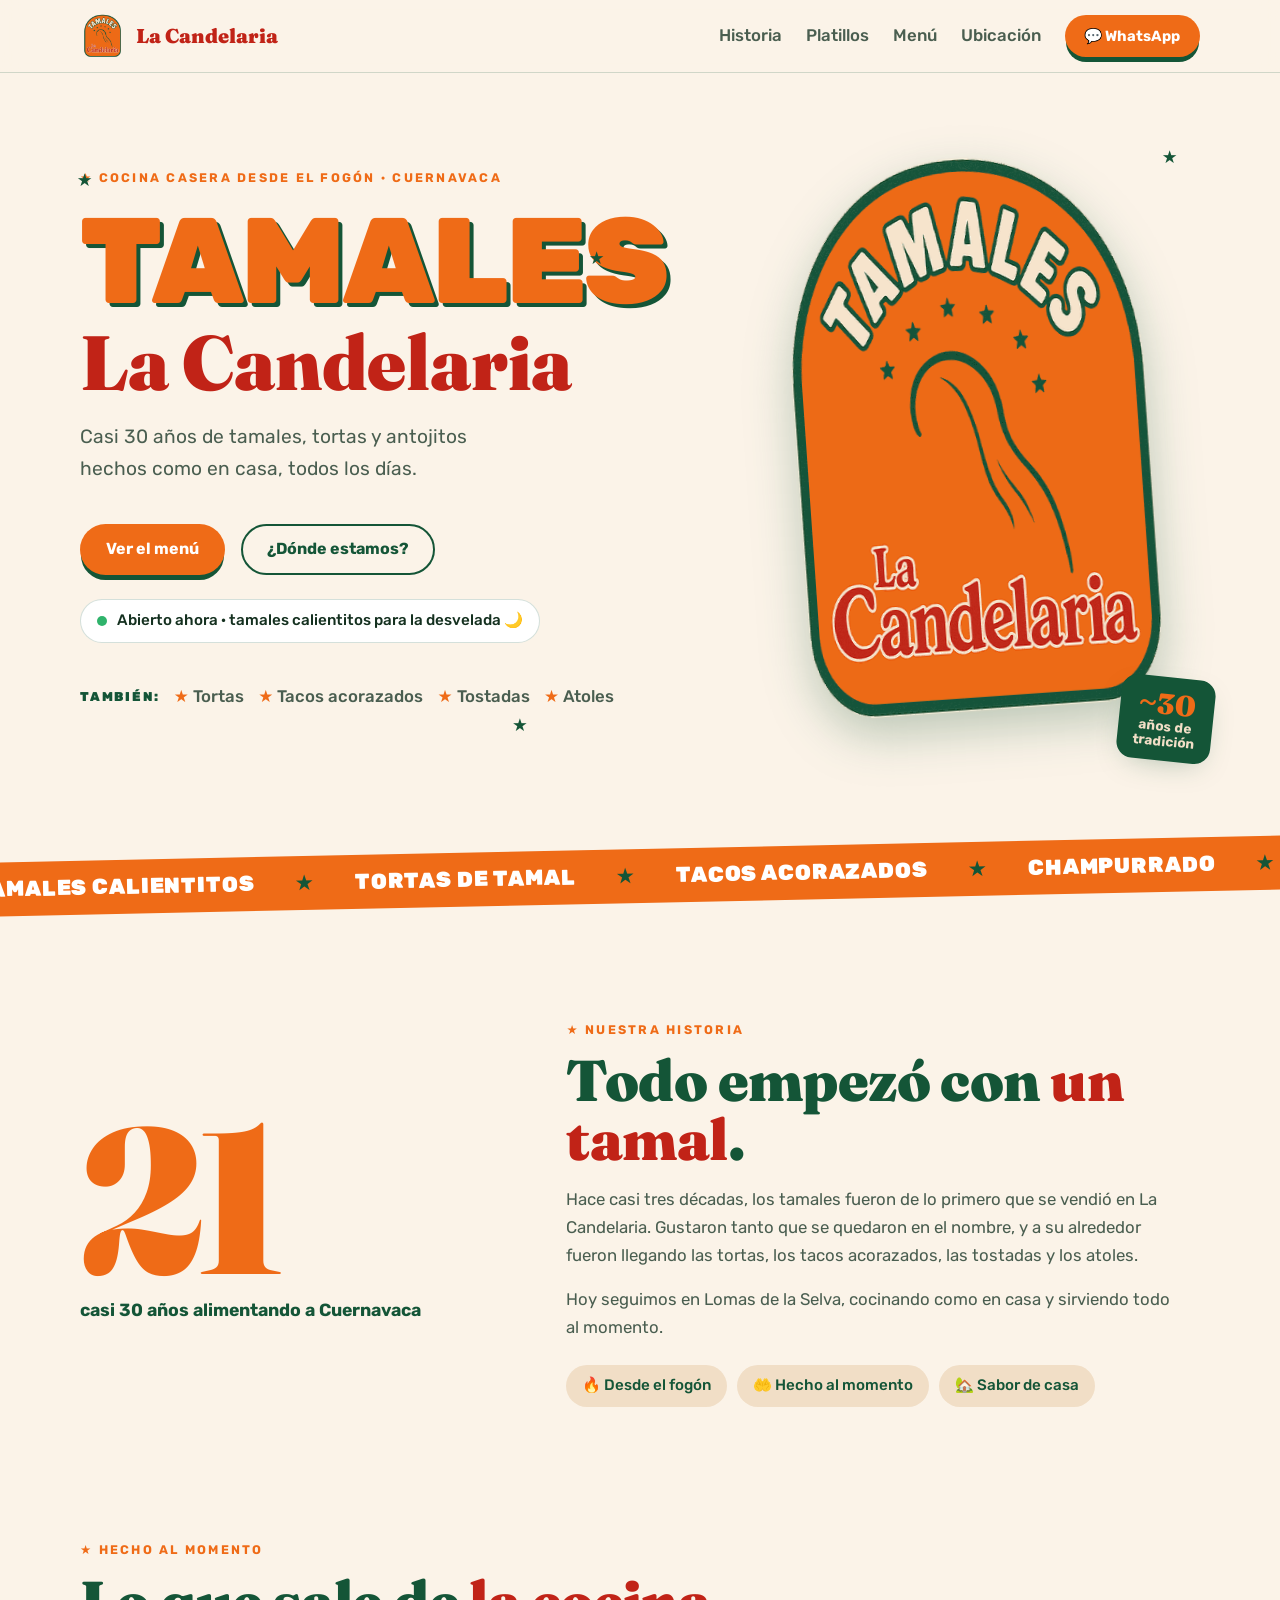
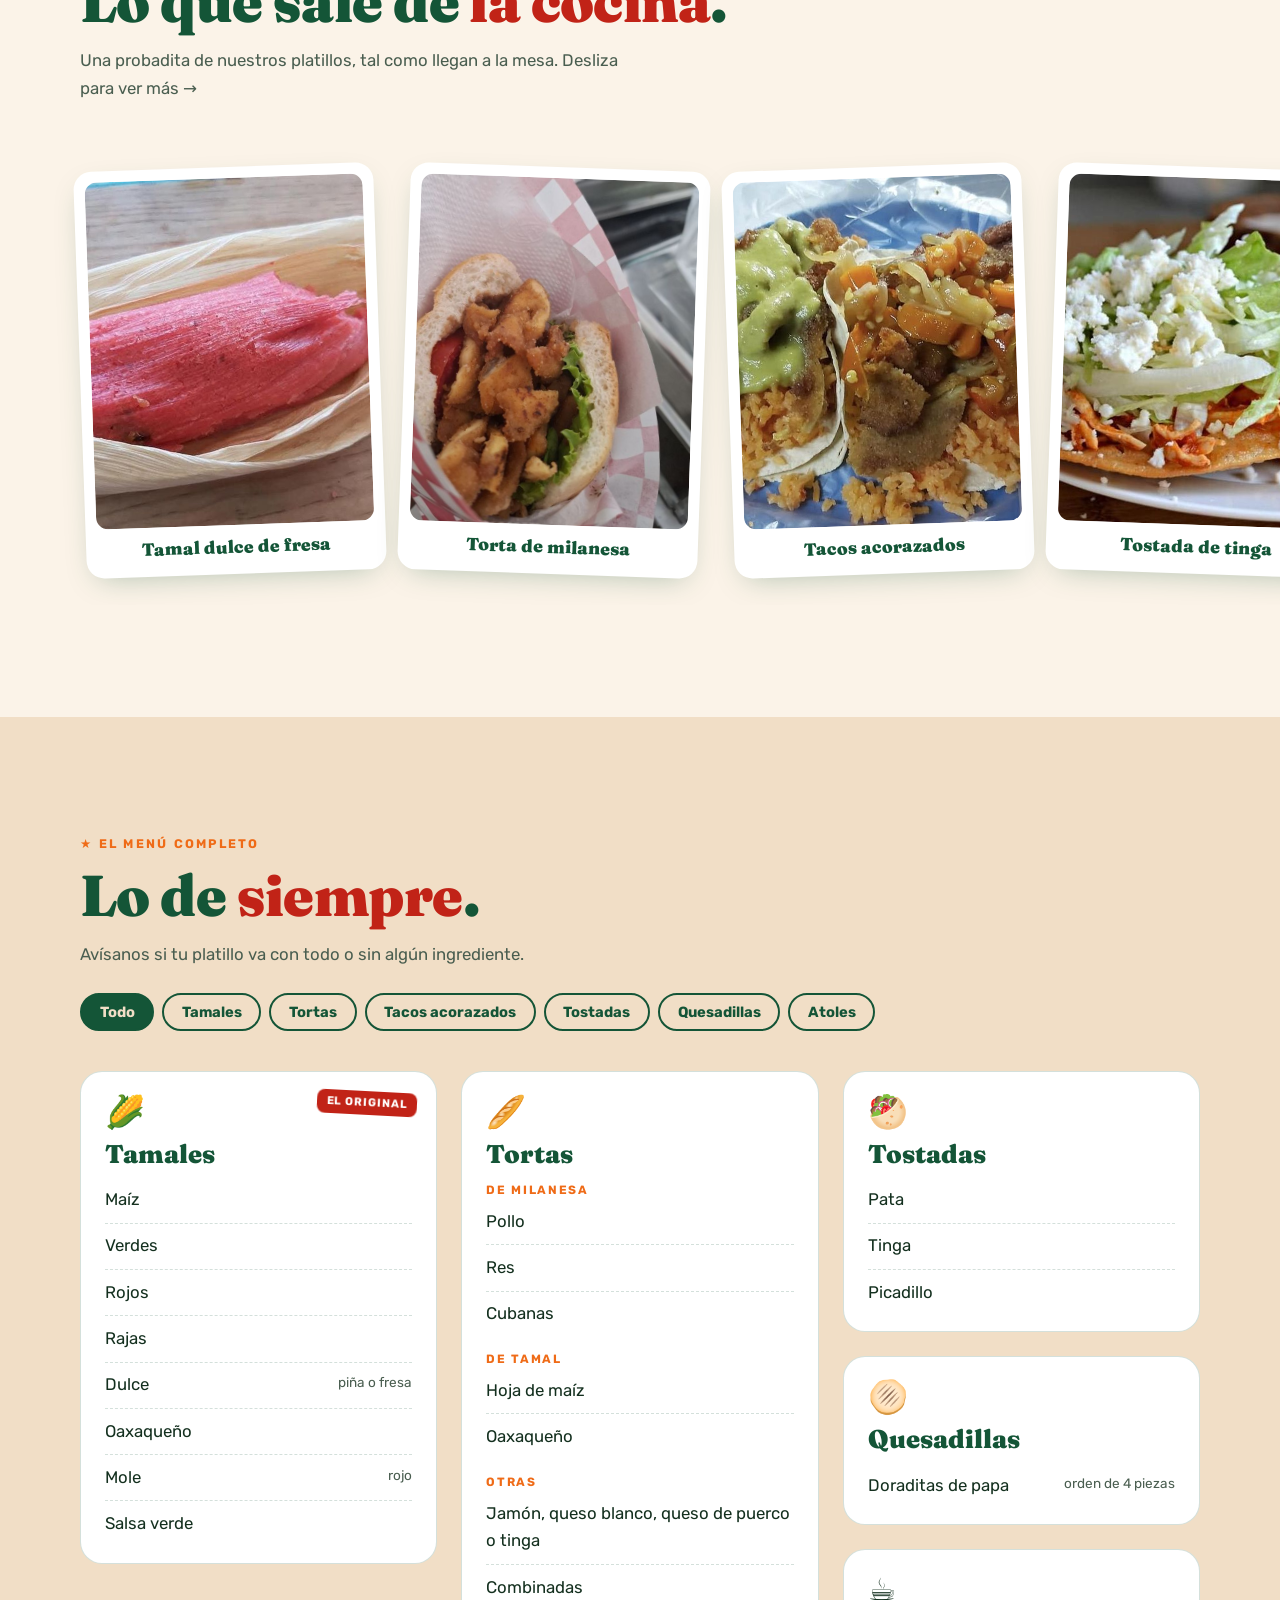
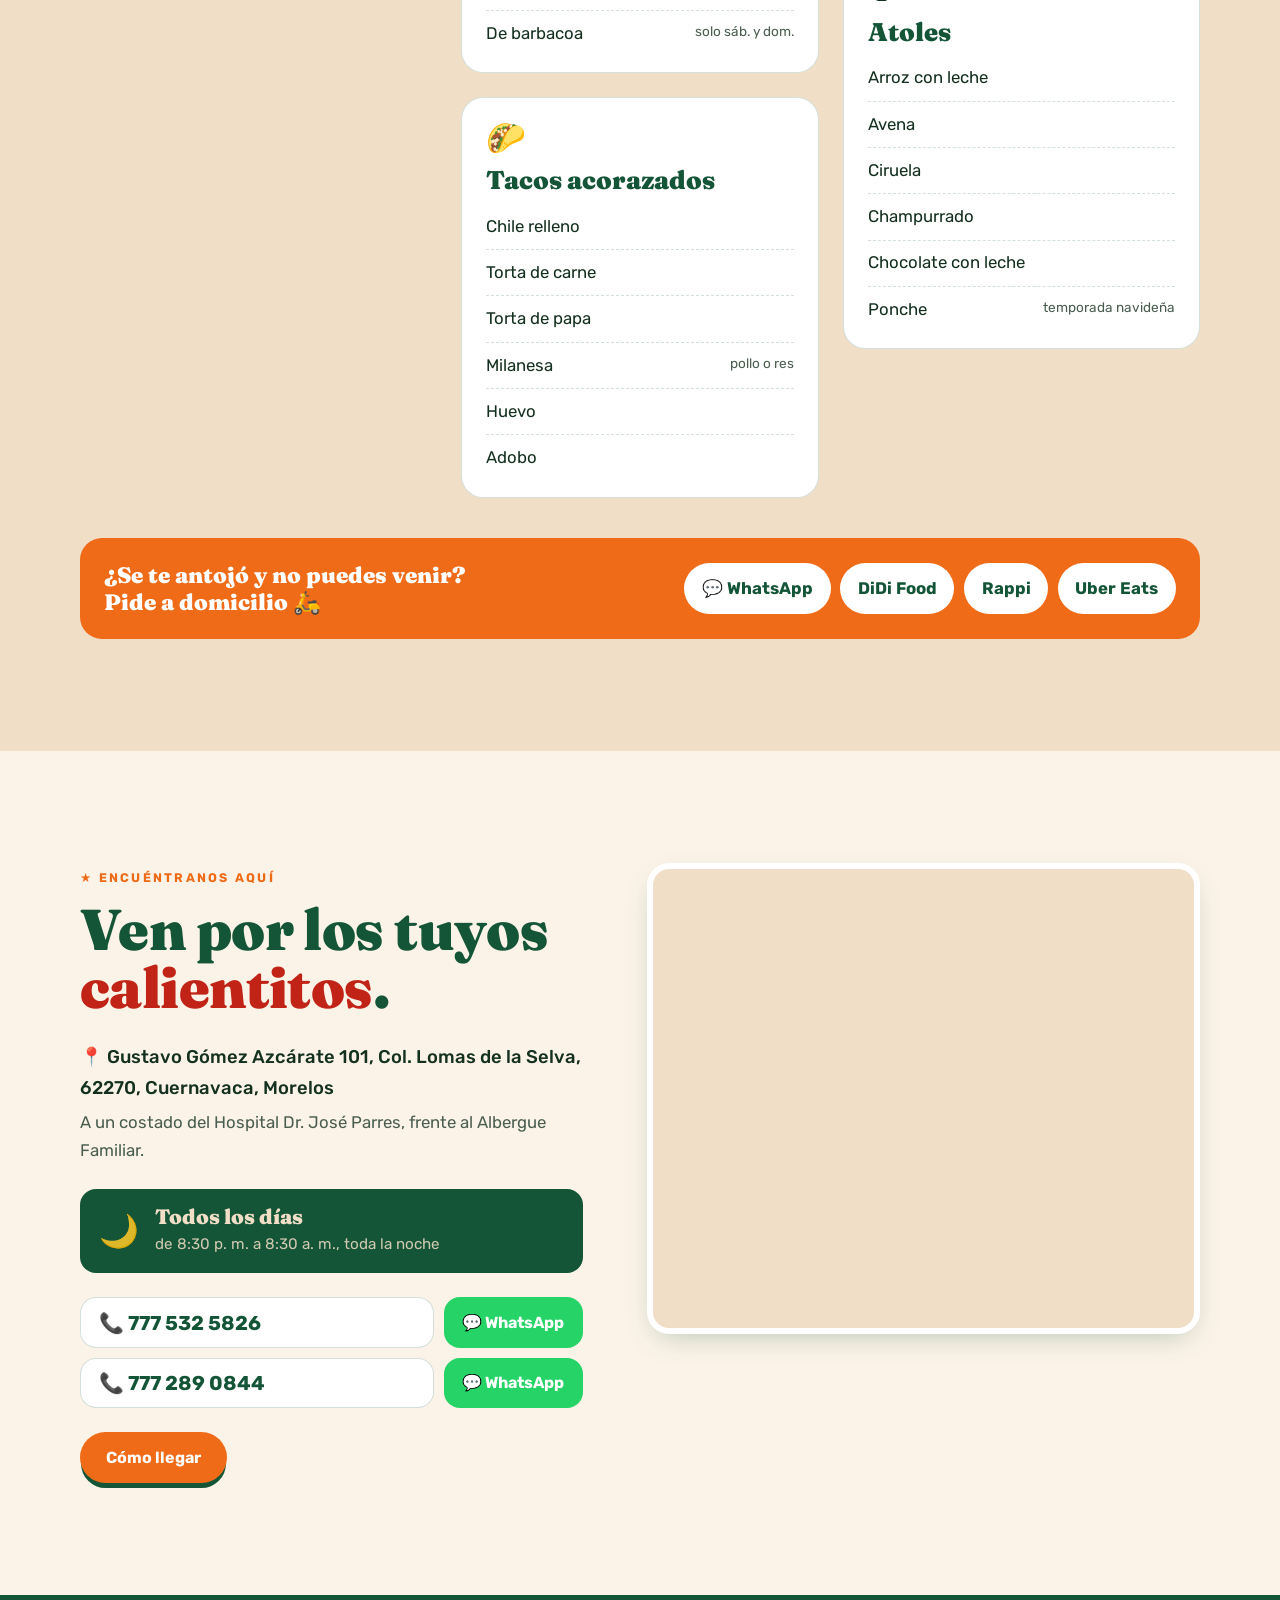
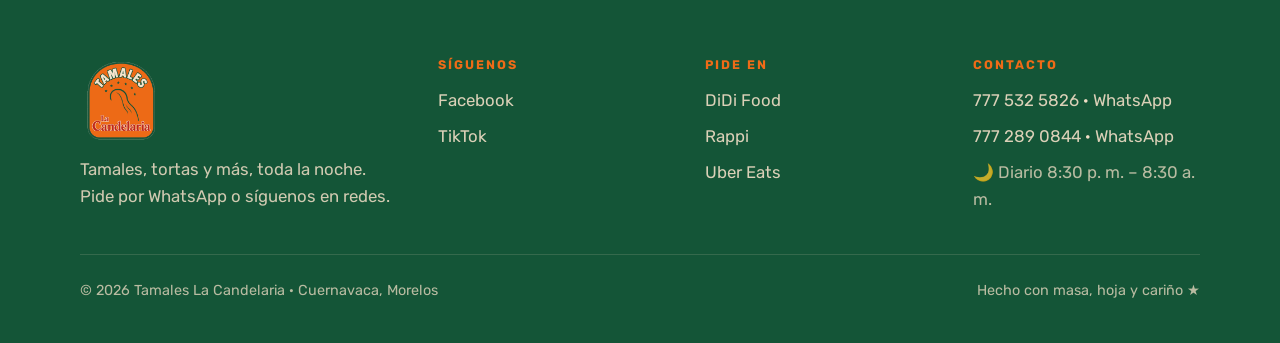
==== index.html @ c533760d "Quita el modo oscuro: la página queda solo en modo claro Co-Authored-By: Claude Opus 5.5 <noreply@an" ====
<!doctype html>
<html lang="es">
<head>
<meta charset="utf-8">
<meta name="viewport" content="width=device-width, initial-scale=1">
<meta name="color-scheme" content="light">
<title>Tamales La Candelaria · Tamales, tortas y más en Cuernavaca</title>
<meta name="description" content="Tamales La Candelaria: casi 30 años de tamales, tortas y antojitos hechos como en casa. Lomas de la Selva, Cuernavaca, Morelos.">
<meta name="theme-color" content="#EF6B17">
<meta property="og:type" content="website">
<meta property="og:title" content="Tamales La Candelaria · Cuernavaca">
<meta property="og:description" content="Tamales, tortas y antojitos hechos como en casa. Abierto toda la noche, de 8:30 p. m. a 8:30 a. m.">
<meta property="og:url" content="https://tamalesymas.github.io/Tamales/">
<meta property="og:image" content="https://tamalesymas.github.io/Tamales/img/og-image.jpg">
<meta name="twitter:card" content="summary_large_image">
<link rel="icon" href="img/favicon.png">
<link rel="apple-touch-icon" href="img/favicon.png">
<link rel="preconnect" href="https://fonts.googleapis.com">
<link rel="preconnect" href="https://fonts.gstatic.com" crossorigin>
<link href="https://fonts.googleapis.com/css2?family=Fraunces:opsz,wght@9..144,700;9..144,900&family=Rubik:wght@400;500;700;900&display=swap" rel="stylesheet">

<style>
/* =========================================================
   1. DISEÑO BASE (UX Architect)
   Colores tomados directamente del logo.
   ========================================================= */
:root{
  --naranja:#EF6B17;
  --verde:#145537;
  --rojo:#C12317;
  --crema:#F1DEC6;

  --bg:#FBF3E8;
  --bg-alt:var(--crema);
  --surface:#FFFFFF;
  --text:#14301F;
  --text-soft:#4A5E50;
  --line:rgba(20,85,55,.18);
  --acento:var(--naranja);
  --titulo:var(--verde);
  --marca:var(--rojo);

  --font-display:"Fraunces", Georgia, serif;
  --font-body:"Rubik", system-ui, sans-serif;

  --s1:.5rem; --s2:1rem; --s3:1.5rem; --s4:2.5rem; --s5:4rem; --s6:7rem;
  --radius:22px;
  --max:1120px;
  --sombra:0 10px 30px -12px rgba(20,85,55,.35);
}

*,*::before,*::after{box-sizing:border-box}
html{scroll-behavior:smooth; overflow-x:clip; scroll-padding-top:80px}
body{
  margin:0; background:var(--bg); color:var(--text); overflow-x:clip;
  font:400 1.05rem/1.65 var(--font-body);
  -webkit-font-smoothing:antialiased;
  transition:background .3s, color .3s;
}
img{max-width:100%;display:block}
a{color:inherit}
.wrap{width:min(var(--max), 100% - 2rem); margin-inline:auto}
.sr-only{position:absolute;width:1px;height:1px;overflow:hidden;clip:rect(0 0 0 0);white-space:nowrap}

.eyebrow{
  font:700 .78rem/1 var(--font-body); letter-spacing:.18em; text-transform:uppercase;
  color:var(--acento); display:inline-flex; gap:.5rem; align-items:center;
}
h2{
  font:900 clamp(2.2rem, 5vw, 3.6rem)/1.02 var(--font-display);
  color:var(--titulo); margin:.6rem 0 1rem; letter-spacing:-.01em;
}
h2 em{font-style:normal; color:var(--marca)}
section{padding-block:var(--s6)}
.sub{color:var(--text-soft); max-width:52ch; margin:0}

.btn{
  display:inline-flex; align-items:center; gap:.55rem;
  padding:.95rem 1.5rem; border-radius:999px; border:2px solid transparent;
  font:700 1rem/1 var(--font-body); text-decoration:none; cursor:pointer;
  transition:transform .2s cubic-bezier(.34,1.56,.64,1), box-shadow .2s, background .2s;
}
.btn:hover{transform:translateY(-3px)}
.btn:active{transform:translateY(0) scale(.97)}
.btn-primario{background:var(--naranja); color:#fff; box-shadow:0 6px 0 -1px var(--verde)}
.btn-primario:hover{box-shadow:0 9px 0 -1px var(--verde)}
.btn-linea{border-color:currentColor; color:var(--titulo); background:transparent}
:focus-visible{outline:3px solid var(--naranja); outline-offset:3px; border-radius:8px}

/* =========================================================
   2. ENCABEZADO
   ========================================================= */
.header{
  position:sticky; top:0; z-index:50;
  background:color-mix(in srgb, var(--bg) 88%, transparent);
  backdrop-filter:blur(10px); border-bottom:1px solid var(--line);
}
.header .wrap{display:flex; align-items:center; gap:var(--s3); height:72px}
.brand{display:flex; align-items:center; gap:.6rem; text-decoration:none; margin-right:auto}
.brand img{width:46px; height:46px}
.brand span{font:900 1.25rem/1 var(--font-display); color:var(--marca)}
.nav{display:flex; gap:var(--s3)}
.nav a{text-decoration:none; font-weight:500; color:var(--text-soft); position:relative}
.nav a::after{
  content:""; position:absolute; left:0; right:0; bottom:-6px; height:3px; border-radius:3px;
  background:var(--naranja); transform:scaleX(0); transition:transform .25s;
}
.nav a:hover{color:var(--text)}
.nav a:hover::after{transform:scaleX(1)}
.header .btn{padding:.7rem 1.1rem; font-size:.92rem}
@media (max-width:820px){ .nav{display:none} }
@media (max-width:420px){ .brand span{display:none} }

/* =========================================================
   3. HERO
   ========================================================= */
.hero{padding-block:var(--s5) var(--s6); position:relative; overflow:hidden}
.hero .wrap{display:grid; grid-template-columns:1.15fr .85fr; gap:var(--s5); align-items:center}
.hero h1{margin:1.1rem 0 1.2rem; line-height:.9}
.hero h1 .t{
  display:block; font:900 clamp(3.6rem, 11vw, 7.6rem)/.88 var(--font-body);
  text-transform:uppercase; letter-spacing:-.02em; color:var(--naranja);
  text-shadow:4px 4px 0 var(--verde);
}
.hero h1 .c{
  display:block; font:900 clamp(2.6rem, 7vw, 4.8rem)/1 var(--font-display);
  color:var(--marca); margin-top:.6rem;
}
.hero p.lead{font-size:1.2rem; color:var(--text-soft); max-width:36ch; margin:0 0 var(--s4)}
.acciones{display:flex; flex-wrap:wrap; gap:var(--s2); align-items:center}
.tambien{margin-top:var(--s4); font-weight:500; color:var(--text-soft); display:flex; gap:.4rem .9rem; flex-wrap:wrap; align-items:center}
.tambien b{font:900 .8rem/1 var(--font-body); letter-spacing:.14em; text-transform:uppercase; color:var(--titulo)}
.tambien span::before{content:"★ "; color:var(--naranja)}

.estado{
  margin-top:var(--s3); display:inline-flex; align-items:center; gap:.6rem;
  padding:.55rem 1rem; border-radius:999px; background:var(--surface);
  border:1px solid var(--line); font-weight:500; font-size:.95rem;
}
.estado i{width:10px; height:10px; border-radius:50%; background:#9AA59E; flex:none}
.estado.abierto i{background:#2FB36B; animation:pulso 2s infinite}
@keyframes pulso{0%{box-shadow:0 0 0 0 rgba(47,179,107,.6)}100%{box-shadow:0 0 0 10px rgba(47,179,107,0)}}

.sello{position:relative; justify-self:center; width:min(440px, 100%); margin:0}
.sello img{
  width:100%; filter:drop-shadow(0 18px 24px rgba(20,85,55,.28));
  transform:rotate(-4deg); transition:transform .5s cubic-bezier(.34,1.56,.64,1);
  cursor:pointer; user-select:none; -webkit-user-drag:none;
  animation:flotar 6s ease-in-out infinite;
}
.sello:hover img{transform:rotate(0) scale(1.03)}
@keyframes flotar{50%{translate:0 -10px}}
.sello .chip{
  position:absolute; bottom:-4%; right:-4%; background:var(--verde); color:var(--crema);
  font:700 .85rem/1.1 var(--font-body); padding:.8rem 1rem; border-radius:16px;
  transform:rotate(6deg); box-shadow:var(--sombra); text-align:center;
}
.sello .chip b{display:block; font:900 1.8rem/1 var(--font-display); color:var(--naranja)}

.estrella{
  position:absolute; color:var(--verde); font-size:1.1rem; pointer-events:none;
  animation:brillo 3.2s ease-in-out infinite;
}
@keyframes brillo{0%,100%{opacity:.25; transform:scale(.8) rotate(0)}50%{opacity:1; transform:scale(1.15) rotate(20deg)}}

@media (max-width:860px){
  .hero{padding-top:var(--s3)}
  .hero .wrap{grid-template-columns:1fr; gap:var(--s3)}
  .sello{width:min(300px, 80%); order:-1}
}

/* =========================================================
   4. CINTA
   ========================================================= */
.cinta{background:var(--naranja); color:#fff; overflow:hidden; padding-block:1rem; transform:rotate(-1.2deg); margin-inline:-2vw}
.cinta-track{display:flex; gap:2.5rem; width:max-content; animation:correr 32s linear infinite}
.cinta span{font:900 1.35rem/1 var(--font-body); text-transform:uppercase; letter-spacing:.04em; white-space:nowrap}
.cinta span::after{content:"★"; margin-left:2.5rem; color:var(--verde)}
.cinta:hover .cinta-track{animation-play-state:paused}
@keyframes correr{to{transform:translateX(-50%)}}

/* =========================================================
   5. HISTORIA
   ========================================================= */
.historia .wrap{display:grid; grid-template-columns:.8fr 1.2fr; gap:var(--s5); align-items:center}
.contador{font:900 clamp(7rem, 20vw, 13rem)/.8 var(--font-display); color:var(--naranja); letter-spacing:-.04em}
.contador small{display:block; font:700 1.1rem/1.3 var(--font-body); color:var(--titulo); letter-spacing:0; margin-top:1rem}
.historia p{color:var(--text-soft); max-width:56ch}
.valores{display:flex; flex-wrap:wrap; gap:.6rem; margin-top:var(--s3); padding:0; list-style:none}
.valores li{padding:.5rem 1rem; border-radius:999px; background:var(--bg-alt); font-weight:500; font-size:.95rem; color:var(--titulo)}
@media (max-width:860px){.historia .wrap{grid-template-columns:1fr; gap:var(--s3)}}

/* =========================================================
   6. GALERÍA "Lo que sale de la cocina"
   ========================================================= */
.cocina{padding-top:0}
.cocina .wrap{margin-bottom:var(--s4)}
.tira{
  display:flex; gap:var(--s3); overflow-x:auto; scroll-snap-type:x mandatory;
  padding:1.5rem max(1rem, (100vw - var(--max)) / 2) 2rem; margin:0; list-style:none;
  scrollbar-width:thin; scrollbar-color:var(--naranja) transparent;
}
.foto{
  flex:0 0 clamp(230px, 28vw, 300px); scroll-snap-align:center; margin:0;
  background:var(--surface); padding:.7rem .7rem 1rem; border-radius:18px;
  box-shadow:var(--sombra); transform:rotate(var(--r, -2deg));
  transition:transform .35s cubic-bezier(.34,1.56,.64,1);
}
.foto:nth-child(even){--r:2deg}
.foto:hover{transform:rotate(0) scale(1.04)}
.foto img{width:100%; aspect-ratio:4/5; object-fit:cover; border-radius:12px; background:var(--bg-alt)}
.foto figcaption{margin-top:.7rem; font:900 1.1rem/1.2 var(--font-display); color:var(--titulo); text-align:center}

/* =========================================================
   7. MENÚ
   ========================================================= */
.menu{background:var(--bg-alt)}
.menu-cabeza{display:flex; justify-content:space-between; align-items:end; gap:var(--s3); flex-wrap:wrap; margin-bottom:var(--s3)}
.filtros{display:flex; gap:.5rem; flex-wrap:wrap; margin-bottom:var(--s4)}
.filtros button{
  padding:.6rem 1.1rem; border-radius:999px; border:2px solid var(--verde);
  background:transparent; color:var(--titulo); font:700 .92rem/1 var(--font-body); cursor:pointer;
  transition:transform .2s;
}
.filtros button:hover{transform:translateY(-2px)}
.filtros button[aria-pressed="true"]{background:var(--verde); color:var(--crema)}

.categorias{columns:3 300px; column-gap:var(--s3)}
.categoria{
  break-inside:avoid; margin-bottom:var(--s3);
  background:var(--surface); border-radius:var(--radius); padding:var(--s3) var(--s3) var(--s2);
  border:1px solid var(--line); position:relative;
  transition:transform .3s cubic-bezier(.34,1.56,.64,1), box-shadow .3s;
  animation:entrar .45s cubic-bezier(.2,.8,.2,1) both;
}
@keyframes entrar{from{opacity:0; transform:translateY(14px)}}
.categoria:hover{transform:translateY(-5px) rotate(-.5deg); box-shadow:var(--sombra)}
.categoria .ico{font-size:2rem; line-height:1; display:inline-block; transition:transform .4s}
.categoria:hover .ico{transform:rotate(-12deg) scale(1.15)}
.categoria h3{margin:.5rem 0 .6rem; font:900 1.6rem/1.1 var(--font-display); color:var(--titulo)}
.categoria h4{margin:1rem 0 .2rem; font:700 .75rem/1 var(--font-body); letter-spacing:.14em; text-transform:uppercase; color:var(--naranja)}
.categoria ul{list-style:none; margin:0; padding:0}
.categoria li{padding:.55rem 0; border-bottom:1px dashed var(--line); display:flex; justify-content:space-between; gap:1rem}
.categoria li:last-child{border-bottom:0}
.categoria li small{color:var(--text-soft); font-size:.85rem; text-align:right}
.categoria .tag{
  position:absolute; top:1.2rem; right:1.2rem; background:var(--rojo); color:#fff;
  font:700 .7rem/1 var(--font-body); letter-spacing:.08em; text-transform:uppercase;
  padding:.4rem .6rem; border-radius:8px; transform:rotate(3deg);
}
.nota{margin:var(--s2) 0 0; font-size:.95rem; color:var(--text-soft)}

.domicilio{
  margin-top:var(--s4); display:flex; flex-wrap:wrap; gap:var(--s2); align-items:center; justify-content:space-between;
  padding:var(--s3); border-radius:var(--radius); background:var(--naranja); color:#fff;
}
.domicilio p{margin:0; font:900 1.4rem/1.2 var(--font-display)}
.domicilio .apps{display:flex; gap:.6rem; flex-wrap:wrap}
.domicilio a{
  text-decoration:none; background:#fff; color:var(--verde); font-weight:700;
  padding:.7rem 1.1rem; border-radius:999px; transition:transform .2s cubic-bezier(.34,1.56,.64,1);
}
.domicilio a:hover{transform:translateY(-3px) rotate(-2deg)}

/* =========================================================
   8. VISÍTANOS
   ========================================================= */
.visita .wrap{display:grid; grid-template-columns:1fr 1.1fr; gap:var(--s5); align-items:start}
.direccion{font-size:1.15rem; margin:var(--s3) 0 .4rem; font-weight:500}
.referencia{color:var(--text-soft); margin:0 0 var(--s3)}
.telefonos{display:flex; flex-direction:column; gap:.6rem; margin:var(--s3) 0}
.horario{
  display:flex; align-items:center; gap:1rem; margin:var(--s3) 0 0; padding:1rem 1.2rem;
  border-radius:16px; background:var(--verde); color:var(--crema);
}
.horario .luna{font-size:2rem; line-height:1}
.horario b{display:block; font:900 1.3rem/1.2 var(--font-display); color:var(--crema)}
.horario span{opacity:.85; font-size:.95rem}
.tel{display:flex; gap:.6rem}
.tel a:first-child{flex:1}
.tel a.wa{flex:none; background:#25D366; color:#fff; border-color:transparent; font-size:1rem}
.telefonos a{
  display:flex; align-items:center; gap:.8rem; text-decoration:none; font:700 1.25rem/1 var(--font-body);
  color:var(--titulo); padding:.9rem 1.1rem; border:1px solid var(--line); border-radius:16px; background:var(--surface);
  transition:transform .2s, border-color .2s;
}
.telefonos a:hover{transform:translateX(6px); border-color:var(--naranja)}
.mapa{border-radius:var(--radius); overflow:hidden; border:6px solid var(--surface); box-shadow:var(--sombra); aspect-ratio:4/3.4; background:var(--bg-alt)}
.mapa iframe{width:100%; height:100%; border:0; display:block}
@media (max-width:860px){.visita .wrap{grid-template-columns:1fr; gap:var(--s4)}}

/* =========================================================
   9. PIE
   ========================================================= */
footer{padding-block:var(--s5) var(--s4); background:var(--verde); color:var(--crema)}
footer .wrap{display:grid; grid-template-columns:1.4fr 1fr 1fr 1fr; gap:var(--s4)}
footer img{width:84px}
footer h3{font:700 .78rem/1 var(--font-body); letter-spacing:.16em; text-transform:uppercase; color:var(--naranja); margin:0 0 1rem}
footer ul{list-style:none; margin:0; padding:0; display:grid; gap:.5rem}
footer a{text-decoration:none; opacity:.9}
footer a:hover{opacity:1; text-decoration:underline; text-decoration-color:var(--naranja); text-underline-offset:4px}
footer .legal{grid-column:1/-1; border-top:1px solid rgba(241,222,198,.2); padding-top:var(--s3); font-size:.9rem; opacity:.75; display:flex; justify-content:space-between; flex-wrap:wrap; gap:1rem}
@media (max-width:760px){footer .wrap{grid-template-columns:1fr 1fr} footer .marca{grid-column:1/-1}}

/* =========================================================
   10. TOQUES DIVERTIDOS (Whimsy Injector)
   ========================================================= */
.revela{opacity:0; transform:translateY(24px); transition:opacity .7s, transform .7s cubic-bezier(.2,.8,.2,1)}
.revela.visible{opacity:1; transform:none}
.chispa{
  position:fixed; pointer-events:none; z-index:100; font-size:1.2rem;
  animation:volar 900ms cubic-bezier(.2,.7,.3,1) forwards;
}
@keyframes volar{
  0%{opacity:1; transform:translate(0,0) scale(.6) rotate(0)}
  100%{opacity:0; transform:translate(var(--dx), var(--dy)) scale(1.3) rotate(220deg)}
}
.aviso{
  position:fixed; left:50%; bottom:1.5rem; z-index:101; visibility:hidden;
  transform:translate(-50%, 200%); background:var(--verde); color:var(--crema);
  padding:.9rem 1.3rem; border-radius:999px; font-weight:700; box-shadow:var(--sombra);
  transition:transform .45s cubic-bezier(.34,1.56,.64,1), visibility .45s; max-width:calc(100% - 2rem); text-align:center;
}
.aviso.ver{transform:translate(-50%, 0); visibility:visible}

@media (prefers-reduced-motion: reduce){
  *,*::before,*::after{animation:none !important; transition:none !important; scroll-behavior:auto !important}
  .revela{opacity:1; transform:none}
}
</style>
</head>

<body>
<a class="sr-only" href="#menu">Saltar al menú</a>

<!-- ======================= ENCABEZADO ======================= -->
<header class="header">
  <div class="wrap">
    <a class="brand" href="#inicio" aria-label="Tamales La Candelaria, inicio">
      <img src="img/logo.png" alt="" width="46" height="46">
      <span>La Candelaria</span>
    </a>
    <nav class="nav" aria-label="Principal">
      <a href="#historia">Historia</a>
      <a href="#cocina">Platillos</a>
      <a href="#menu">Menú</a>
      <a href="#visitanos">Ubicación</a>
    </nav>
    <a class="btn btn-primario" data-wa="5325826" href="https://wa.me/527775325826" target="_blank" rel="noopener">💬 WhatsApp</a>
  </div>
</header>

<main id="inicio">

<!-- ======================= HERO ======================= -->
<section class="hero">
  <span class="estrella" style="top:12%;left:6%">★</span>
  <span class="estrella" style="top:22%;left:46%;animation-delay:.8s">★</span>
  <span class="estrella" style="bottom:14%;left:40%;animation-delay:1.6s">★</span>
  <span class="estrella" style="top:9%;right:8%;animation-delay:2.2s">★</span>

  <div class="wrap">
    <div>
      <span class="eyebrow">★ Cocina casera desde el fogón · Cuernavaca</span>
      <h1>
        <span class="t">Tamales</span>
        <span class="c">La Candelaria</span>
      </h1>
      <p class="lead">Casi 30 años de tamales, tortas y antojitos hechos como en casa, todos los días.</p>
      <div class="acciones">
        <a class="btn btn-primario" href="#menu">Ver el menú</a>
        <a class="btn btn-linea" href="#visitanos">¿Dónde estamos?</a>
      </div>
      <div class="estado" id="estado" role="status"><i aria-hidden="true"></i><span>Abrimos todos los días de 8:30 p. m. a 8:30 a. m.</span></div>
      <div class="tambien"><b>También:</b><span>Tortas</span><span>Tacos acorazados</span><span>Tostadas</span><span>Atoles</span></div>
    </div>

    <figure class="sello">
      <img id="logo" src="img/logo.png" alt="Logo de Tamales La Candelaria" width="600" height="600">
      <figcaption class="chip"><b>~30</b>años de<br>tradición</figcaption>
    </figure>
  </div>
</section>

<!-- ======================= CINTA ======================= -->
<div class="cinta" aria-hidden="true">
  <div class="cinta-track">
    <span>Tamales calientitos</span><span>Tortas de tamal</span><span>Tacos acorazados</span><span>Champurrado</span><span>Hecho al momento</span>
    <span>Tamales calientitos</span><span>Tortas de tamal</span><span>Tacos acorazados</span><span>Champurrado</span><span>Hecho al momento</span>
  </div>
</div>

<!-- ======================= HISTORIA ======================= -->
<section id="historia" class="historia">
  <div class="wrap">
    <div class="contador revela" aria-label="Casi 30 años">
      <span id="anios">0</span>
      <small>casi 30 años alimentando a Cuernavaca</small>
    </div>
    <div class="revela">
      <span class="eyebrow">★ Nuestra historia</span>
      <h2>Todo empezó con <em>un tamal</em>.</h2>
      <p>Hace casi tres décadas, los tamales fueron de lo primero que se vendió en La Candelaria. Gustaron tanto que se quedaron en el nombre, y a su alrededor fueron llegando las tortas, los tacos acorazados, las tostadas y los atoles.</p>
      <p>Hoy seguimos en Lomas de la Selva, cocinando como en casa y sirviendo todo al momento.</p>
      <ul class="valores">
        <li>🔥 Desde el fogón</li>
        <li>🤲 Hecho al momento</li>
        <li>🏡 Sabor de casa</li>
      </ul>
    </div>
  </div>
</section>

<!-- ======================= GALERÍA ======================= -->
<section id="cocina" class="cocina">
  <div class="wrap revela">
    <span class="eyebrow">★ Hecho al momento</span>
    <h2>Lo que sale de <em>la cocina</em>.</h2>
    <p class="sub">Una probadita de nuestros platillos, tal como llegan a la mesa. Desliza para ver más →</p>
  </div>
  <ul class="tira" aria-label="Fotos de platillos">
    <li class="foto"><img src="img/tamal-dulce-fresa.jpg" alt="Tamal dulce de fresa sobre su hoja" loading="lazy"><figcaption>Tamal dulce de fresa</figcaption></li>
    <li class="foto"><img src="img/torta-milanesa.jpg" alt="Torta de milanesa" loading="lazy"><figcaption>Torta de milanesa</figcaption></li>
    <li class="foto"><img src="img/tacos-acorazados.jpg" alt="Tacos acorazados" loading="lazy"><figcaption>Tacos acorazados</figcaption></li>
    <li class="foto"><img src="img/tostada-tinga.jpg" alt="Tostada de tinga con crema y queso" loading="lazy"><figcaption>Tostada de tinga</figcaption></li>
    <li class="foto"><img src="img/torta-jamon.jpg" alt="Torta de jamón" loading="lazy"><figcaption>Torta de jamón</figcaption></li>
    <li class="foto"><img src="img/tacos-acorazados-curtido.jpg" alt="Tacos acorazados con curtido" loading="lazy"><figcaption>Acorazados con curtido</figcaption></li>
    <li class="foto"><img src="img/tostada-pata.jpg" alt="Tostada de pata" loading="lazy"><figcaption>Tostada de pata</figcaption></li>
    <li class="foto"><img src="img/torta-milanesa-aguacate.jpg" alt="Torta de milanesa con aguacate" loading="lazy"><figcaption>Milanesa con aguacate</figcaption></li>
  </ul>
</section>

<!-- ======================= MENÚ ======================= -->
<section id="menu" class="menu">
  <div class="wrap">
    <div class="menu-cabeza revela">
      <div>
        <span class="eyebrow">★ El menú completo</span>
        <h2>Lo de <em>siempre</em>.</h2>
        <p class="sub">Avísanos si tu platillo va con todo o sin algún ingrediente.</p>
      </div>
    </div>
    <div class="filtros" id="filtros" role="group" aria-label="Filtrar menú"></div>
    <div class="categorias" id="categorias"></div>

    <div class="domicilio">
      <p>¿Se te antojó y no puedes venir?<br>Pide a domicilio 🛵</p>
      <div class="apps">
        <a data-wa="5325826" href="https://wa.me/527775325826" target="_blank" rel="noopener">💬 WhatsApp</a>
        <a href="https://www.didi-food.com/es-MX/food/store/5764607526004592480/?channel=10&amp;cityId=52170200&amp;lat=18.936528&amp;lng=-99.232878&amp;area=MX&amp;lang=es-MX" target="_blank" rel="noopener">DiDi Food</a>
        <a href="https://www.rappi.com.mx/restaurantes/1930163172-tamales-la-candelaria" target="_blank" rel="noopener">Rappi</a>
        <a href="https://www.ubereats.com/mx/store/tamales-la-candelaria-el-camioncito-cuernavaca/ItILz7Q6XJuY6WOKVY_g_Q?diningMode=DELIVERY" target="_blank" rel="noopener">Uber Eats</a>
      </div>
    </div>
  </div>
</section>

<!-- ======================= UBICACIÓN ======================= -->
<section id="visitanos" class="visita">
  <div class="wrap">
    <div class="revela">
      <span class="eyebrow">★ Encuéntranos aquí</span>
      <h2>Ven por los tuyos <em>calientitos</em>.</h2>
      <p class="direccion">📍 Gustavo Gómez Azcárate 101, Col. Lomas de la Selva, 62270, Cuernavaca, Morelos</p>
      <p class="referencia">A un costado del Hospital Dr. José Parres, frente al Albergue Familiar.</p>
      <div class="horario">
        <span class="luna" aria-hidden="true">🌙</span>
        <div><b>Todos los días</b><span>de 8:30 p. m. a 8:30 a. m., toda la noche</span></div>
      </div>
      <div class="telefonos">
        <div class="tel"><a href="tel:+527775325826">📞 777 532 5826</a><a class="wa" data-wa="5325826" href="https://wa.me/527775325826" target="_blank" rel="noopener">💬 WhatsApp</a></div>
        <div class="tel"><a href="tel:+527772890844">📞 777 289 0844</a><a class="wa" data-wa="2890844" href="https://wa.me/527772890844" target="_blank" rel="noopener">💬 WhatsApp</a></div>
      </div>
      <a class="btn btn-primario" href="https://www.google.com/maps/dir/?api=1&amp;destination=Tamales+la+Candelaria,+Cuernavaca,+Mor." target="_blank" rel="noopener">Cómo llegar</a>
    </div>
    <div class="mapa revela">
      <iframe src="https://www.google.com/maps?q=Tamales+la+Candelaria,+Cuernavaca,+Mor.&amp;output=embed" loading="lazy" referrerpolicy="no-referrer-when-downgrade" title="Mapa de ubicación de Tamales La Candelaria"></iframe>
    </div>
  </div>
</section>

</main>

<footer>
  <div class="wrap">
    <div class="marca">
      <img src="img/logo.png" alt="Tamales La Candelaria" width="84" height="84">
      <p style="margin:.8rem 0 0; max-width:30ch; opacity:.85">Tamales, tortas y más, toda la noche. Pide por WhatsApp o síguenos en redes.</p>
    </div>
    <div>
      <h3>Síguenos</h3>
      <ul>
        <li><a href="https://www.facebook.com/lacandelaria.tamales" target="_blank" rel="noopener">Facebook</a></li>
        <li><a href="https://www.tiktok.com/@tamales_la_candelaria" target="_blank" rel="noopener">TikTok</a></li>
      </ul>
    </div>
    <div>
      <h3>Pide en</h3>
      <ul>
        <li><a href="https://www.didi-food.com/es-MX/food/store/5764607526004592480/?channel=10&amp;cityId=52170200&amp;lat=18.936528&amp;lng=-99.232878&amp;area=MX&amp;lang=es-MX" target="_blank" rel="noopener">DiDi Food</a></li>
        <li><a href="https://www.rappi.com.mx/restaurantes/1930163172-tamales-la-candelaria" target="_blank" rel="noopener">Rappi</a></li>
        <li><a href="https://www.ubereats.com/mx/store/tamales-la-candelaria-el-camioncito-cuernavaca/ItILz7Q6XJuY6WOKVY_g_Q?diningMode=DELIVERY" target="_blank" rel="noopener">Uber Eats</a></li>
      </ul>
    </div>
    <div>
      <h3>Contacto</h3>
      <ul>
        <li><a href="tel:+527775325826">777 532 5826</a> · <a href="https://wa.me/527775325826" target="_blank" rel="noopener">WhatsApp</a></li>
        <li><a href="tel:+527772890844">777 289 0844</a> · <a href="https://wa.me/527772890844" target="_blank" rel="noopener">WhatsApp</a></li>
        <li style="opacity:.75">🌙 Diario 8:30 p. m. – 8:30 a. m.</li>
      </ul>
    </div>
    <div class="legal">
      <span>© <span id="anio"></span> Tamales La Candelaria · Cuernavaca, Morelos</span>
      <span>Hecho con masa, hoja y cariño ★</span>
    </div>
  </div>
</footer>

<div class="aviso" id="aviso" role="status" aria-live="polite"></div>

<script>
/* =========================================================
   ✏️  MENÚ — para agregar o quitar algo, edita esta lista
   ========================================================= */
const MENU = [
  { id:"tamales", nombre:"Tamales", ico:"🌽", tag:"El original", grupos:[
    { items:["Maíz","Verdes","Rojos","Rajas",["Dulce","piña o fresa"],"Oaxaqueño",["Mole","rojo"],"Salsa verde"] },
  ]},
  { id:"tortas", nombre:"Tortas", ico:"🥖", grupos:[
    { titulo:"De milanesa", items:["Pollo","Res","Cubanas"] },
    { titulo:"De tamal",    items:["Hoja de maíz","Oaxaqueño"] },
    { titulo:"Otras",       items:[["Jamón, queso blanco, queso de puerco o tinga",""],"Combinadas",["De barbacoa","solo sáb. y dom."]] },
  ]},
  { id:"acorazados", nombre:"Tacos acorazados", ico:"🌮", grupos:[
    { items:["Chile relleno","Torta de carne","Torta de papa",["Milanesa","pollo o res"],"Huevo","Adobo"] },
  ]},
  { id:"tostadas", nombre:"Tostadas", ico:"🥙", grupos:[
    { items:["Pata","Tinga","Picadillo"] },
  ]},
  { id:"quesadillas", nombre:"Quesadillas", ico:"🫓", grupos:[
    { items:[["Doraditas de papa","orden de 4 piezas"]] },
  ]},
  { id:"atoles", nombre:"Atoles", ico:"☕", grupos:[
    { items:["Arroz con leche","Avena","Ciruela","Champurrado","Chocolate con leche",["Ponche","temporada navideña"]] },
  ]},
];

/* ✏️ HORARIO (formato 24 h). Abre en la noche y cierra en la mañana. */
const HORARIO = { abre: 20.5, cierra: 8.5 };   // 8:30 p. m. → 8:30 a. m.

/* =========================================================
   Lógica de la página (no hace falta tocar)
   ========================================================= */
const $ = (s, c=document) => c.querySelector(s);
const reducido = matchMedia("(prefers-reduced-motion: reduce)").matches;
$("#anio").textContent = new Date().getFullYear();

// Mensaje prellenado de WhatsApp
document.querySelectorAll("a[href^='https://wa.me/']").forEach(a => {
  a.href += "?text=" + encodeURIComponent("¡Hola, La Candelaria! Quiero hacer un pedido 🌽");
});

// ¿Abierto ahora? (hora de Cuernavaca; el horario cruza la medianoche)
(() => {
  const ahora = new Date(new Date().toLocaleString("en-US", { timeZone: "America/Mexico_City" }));
  const h = ahora.getHours() + ahora.getMinutes() / 60;
  const el = $("#estado"), txt = $("span", el);
  const abierto = h >= HORARIO.abre || h < HORARIO.cierra;
  if (abierto) {
    el.classList.add("abierto");
    const falta = h < HORARIO.cierra ? HORARIO.cierra - h : 24 - h + HORARIO.cierra;
    txt.textContent = falta <= 1 ? "Abierto · ¡corre, cerramos a las 8:30 a. m.!" : "Abierto ahora · tamales calientitos para la desvelada 🌙";
  } else {
    txt.textContent = HORARIO.abre - h <= 1.5
      ? "Abrimos a las 8:30 p. m. · la olla ya se está calentando"
      : "Cerrado · abrimos hoy a las 8:30 p. m. 🌙";
  }
})();

// Menú con filtros
const filtros = $("#filtros"), cont = $("#categorias");
function pintarMenu(f = "todo") {
  cont.innerHTML = "";
  MENU.filter(c => f === "todo" || c.id === f).forEach((c, i) => {
    const art = document.createElement("article");
    art.className = "categoria";
    art.style.animationDelay = (i * 60) + "ms";
    art.innerHTML = `${c.tag ? `<span class="tag">${c.tag}</span>` : ""}
      <span class="ico" aria-hidden="true">${c.ico}</span><h3>${c.nombre}</h3>` +
      c.grupos.map(g => `${g.titulo ? `<h4>${g.titulo}</h4>` : ""}<ul>${
        g.items.map(it => Array.isArray(it) ? `<li><span>${it[0]}</span>${it[1] ? `<small>${it[1]}</small>` : ""}</li>` : `<li><span>${it}</span></li>`).join("")
      }</ul>`).join("");
    cont.appendChild(art);
  });
}
[{id:"todo", nombre:"Todo"}, ...MENU].forEach((c, i) => {
  const b = document.createElement("button");
  b.type = "button"; b.textContent = c.nombre; b.dataset.filtro = c.id;
  b.setAttribute("aria-pressed", i === 0);
  b.addEventListener("click", () => {
    filtros.querySelectorAll("button").forEach(x => x.setAttribute("aria-pressed", x === b));
    pintarMenu(c.id);
  });
  filtros.appendChild(b);
});
pintarMenu();

// Aparecer al hacer scroll
const io = new IntersectionObserver(es => es.forEach(e => { if (e.isIntersecting) { e.target.classList.add("visible"); io.unobserve(e.target); } }), { threshold: .15 });
document.querySelectorAll(".revela").forEach(el => io.observe(el));

// Contador "casi 30"
const nAnios = $("#anios"), META = 30;
new IntersectionObserver((es, obs) => {
  if (!es[0].isIntersecting) return;
  obs.disconnect();
  if (reducido) { nAnios.textContent = META; return; }
  let n = 0; const t = setInterval(() => { nAnios.textContent = ++n; if (n >= META) clearInterval(t); }, 45);
}).observe(nAnios);

// Estrellitas al tocar botones
function chispas(x, y, cuantas = 6) {
  if (reducido) return;
  for (let i = 0; i < cuantas; i++) {
    const s = document.createElement("span");
    s.className = "chispa"; s.textContent = "★";
    const ang = (Math.PI * 2 * i) / cuantas + Math.random();
    const dist = 40 + Math.random() * 60;
    s.style.left = x + "px"; s.style.top = y + "px";
    s.style.setProperty("--dx", Math.cos(ang) * dist + "px");
    s.style.setProperty("--dy", Math.sin(ang) * dist + "px");
    s.style.color = ["#EF6B17","#145537","#C12317"][i % 3];
    document.body.appendChild(s);
    setTimeout(() => s.remove(), 950);
  }
}
document.querySelectorAll(".btn, .filtros button, .domicilio a").forEach(b =>
  b.addEventListener("click", e => chispas(e.clientX, e.clientY)));

// Sorpresa: toca el logo 5 veces
const aviso = $("#aviso");
function avisar(t) { aviso.textContent = t; aviso.classList.add("ver"); setTimeout(() => aviso.classList.remove("ver"), 3200); }
let toques = 0, reloj;
$("#logo").addEventListener("click", e => {
  toques++; clearTimeout(reloj); reloj = setTimeout(() => toques = 0, 1500);
  chispas(e.clientX, e.clientY, 3);
  if (toques === 5) {
    toques = 0;
    const r = e.target.getBoundingClientRect();
    chispas(r.left + r.width/2, r.top + r.height/2, 24);
    avisar("★ ¡Ya eres de la casa! Pide “el de siempre” 🌽");
  }
});
</script>
</body>
</html>
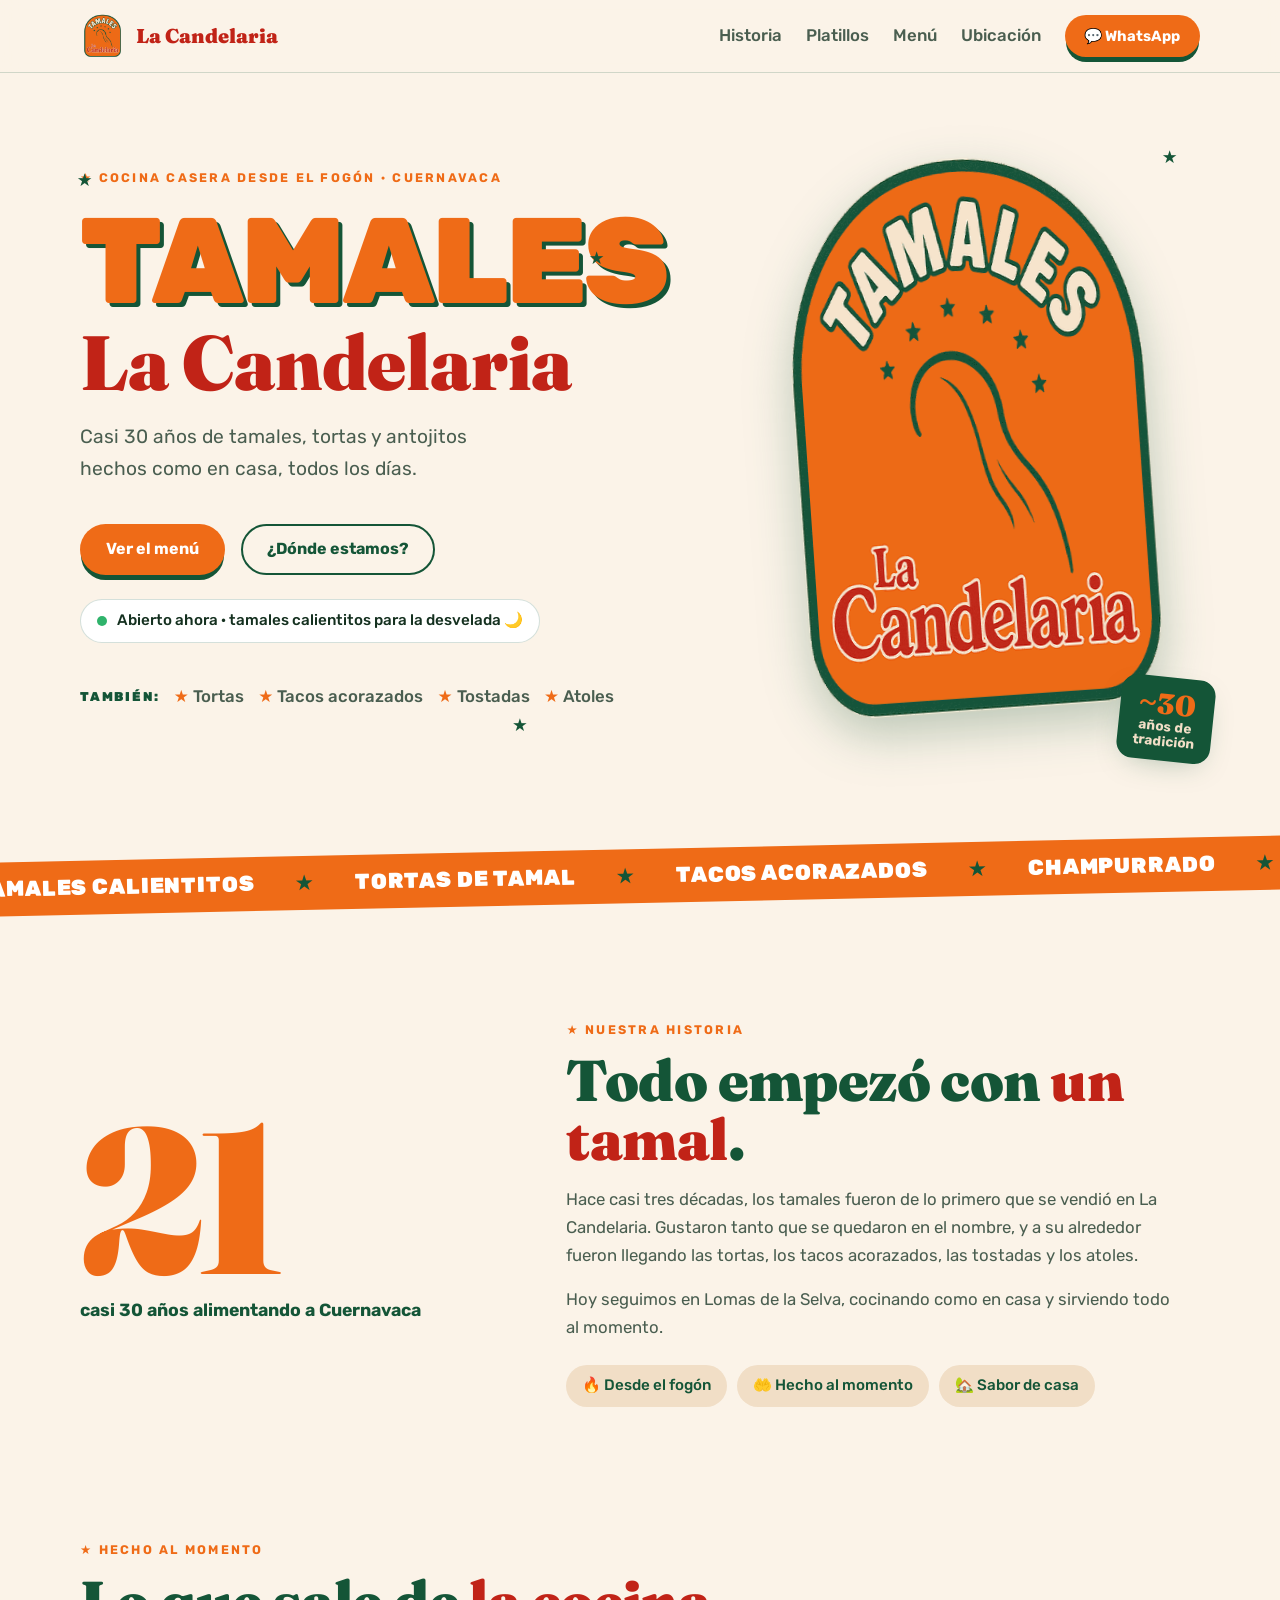
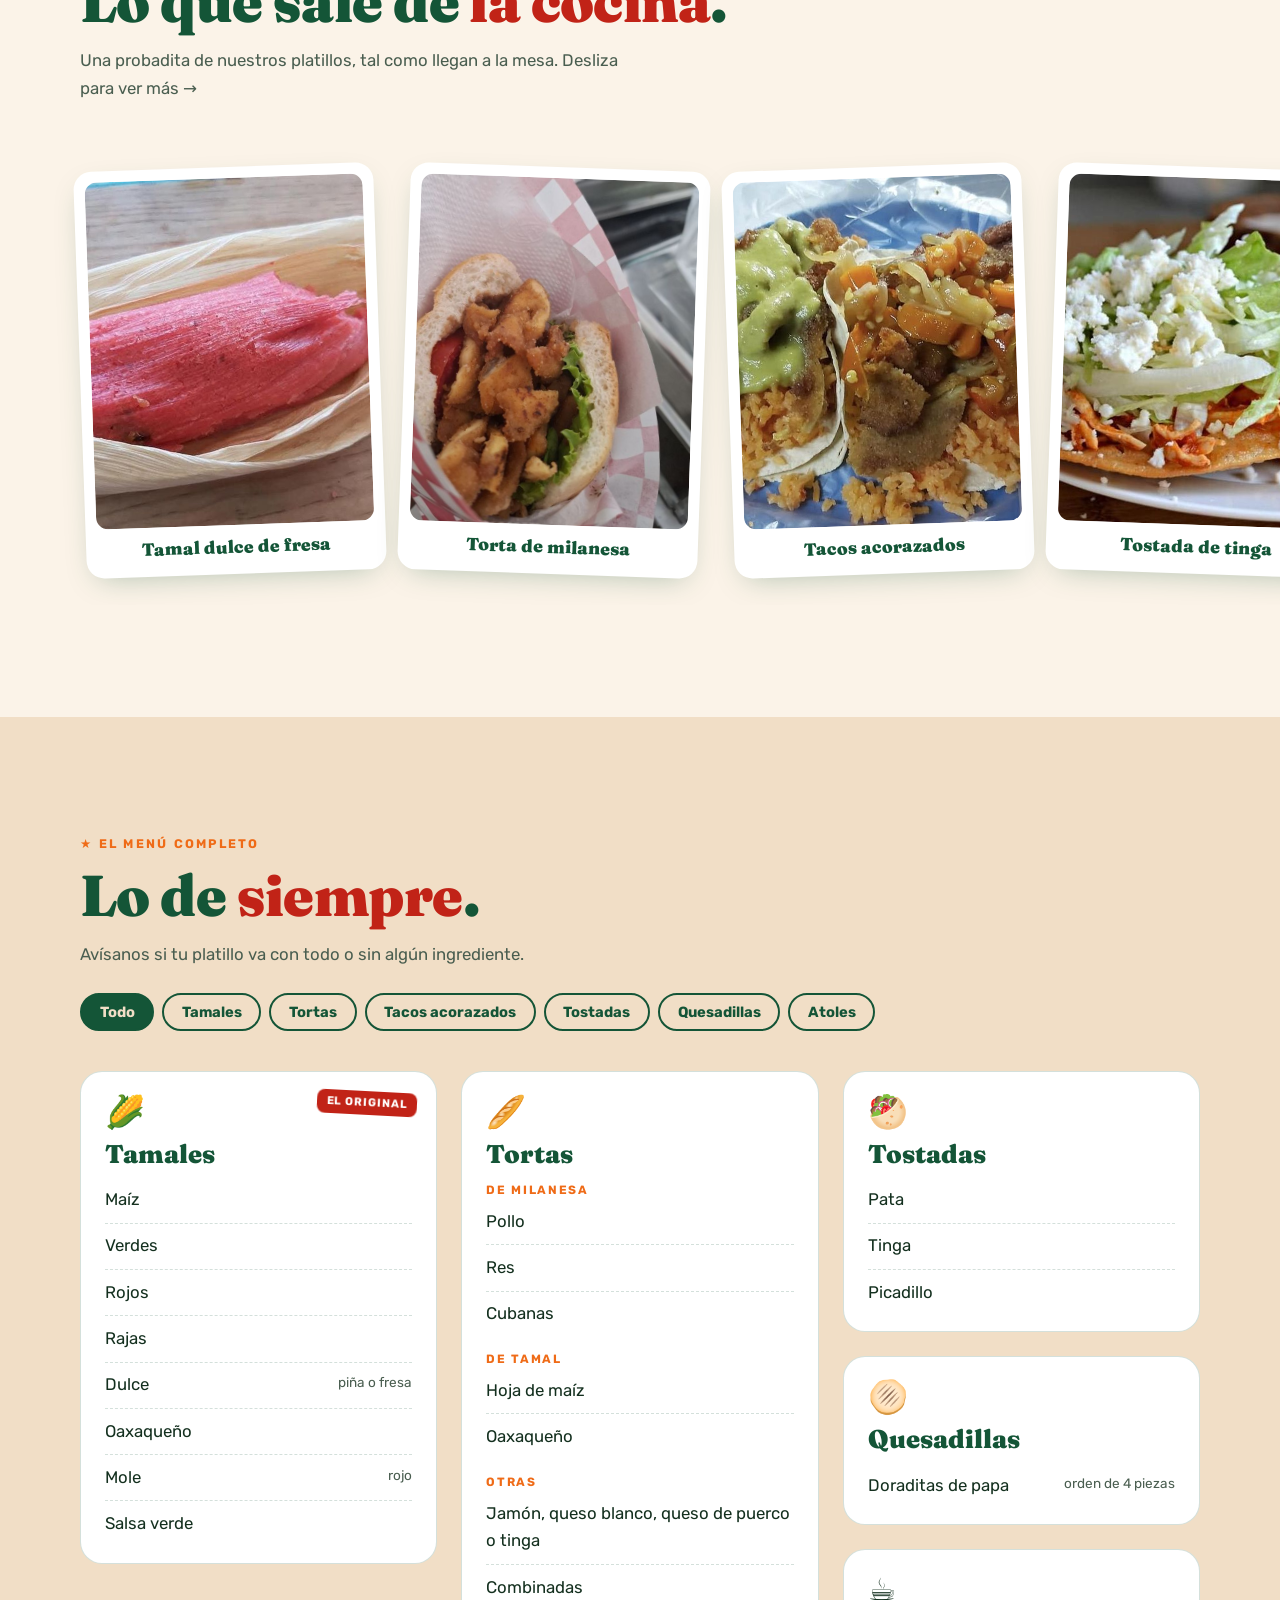
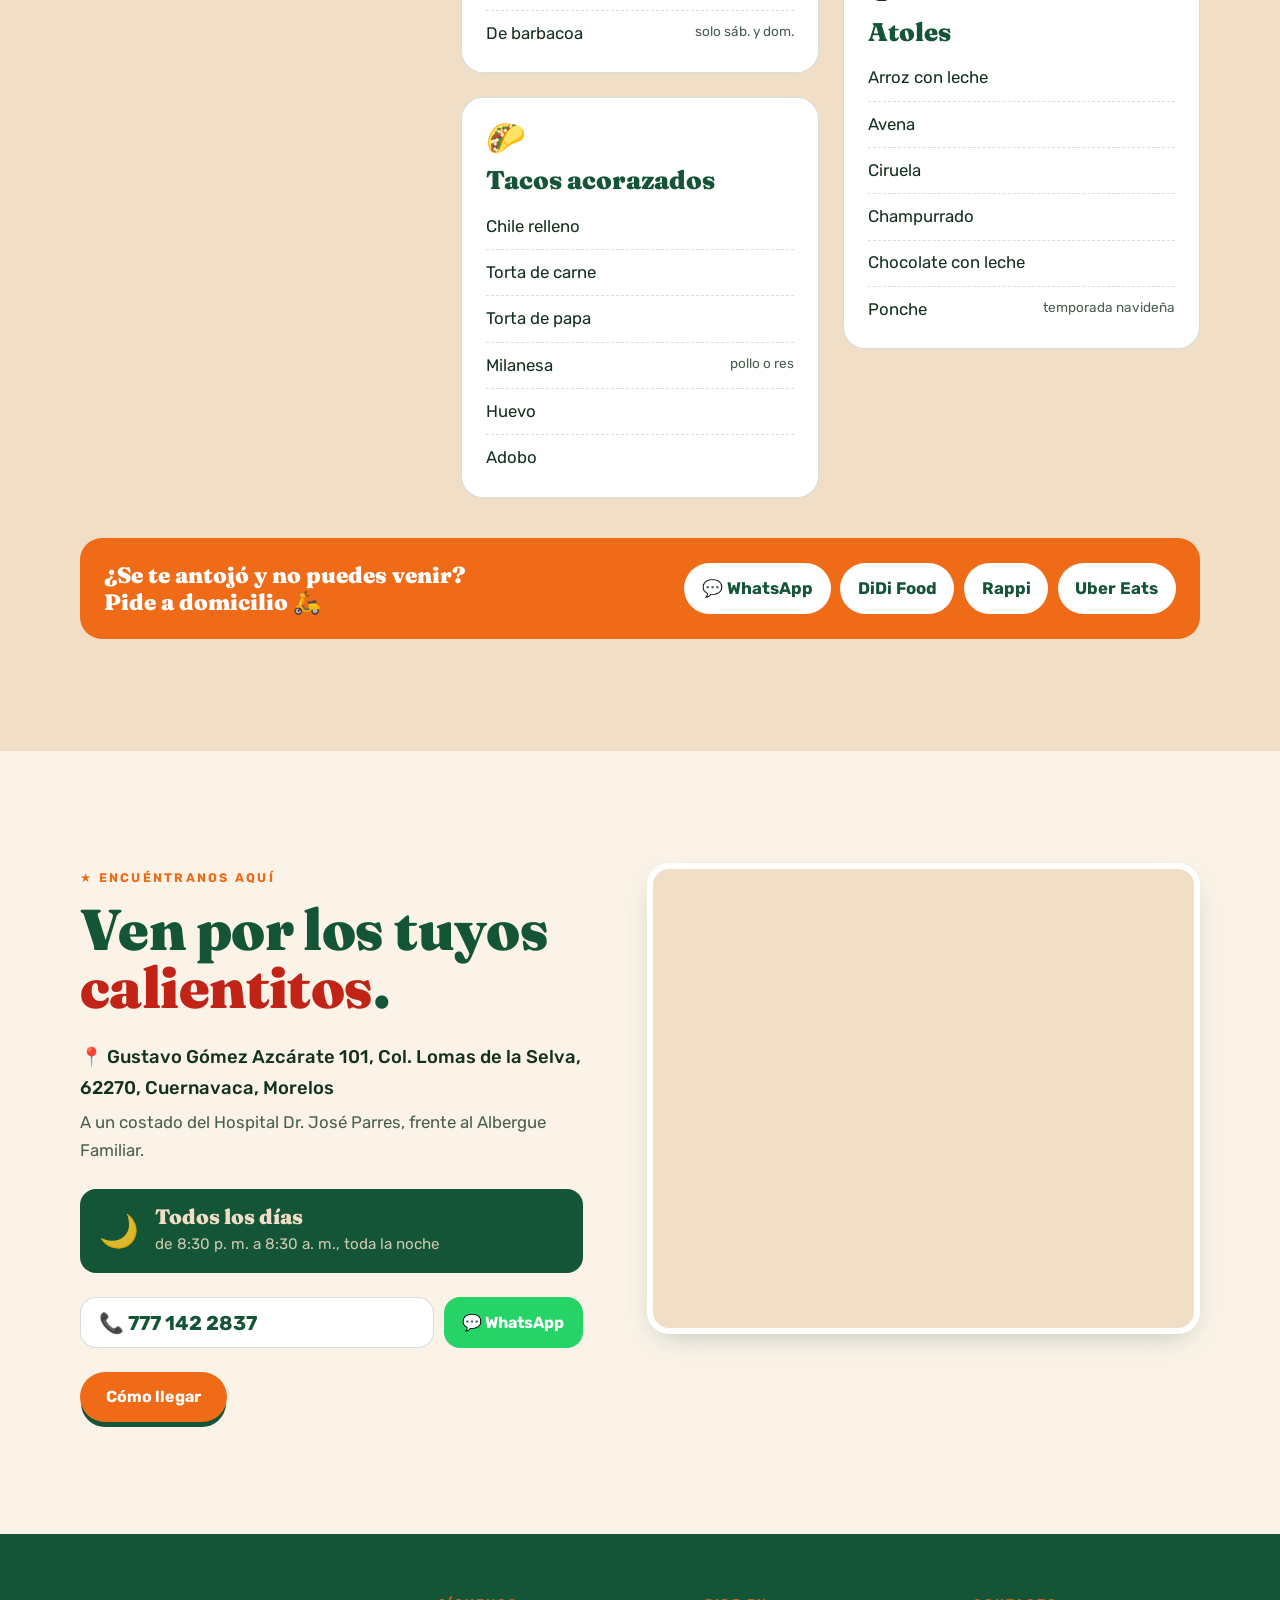
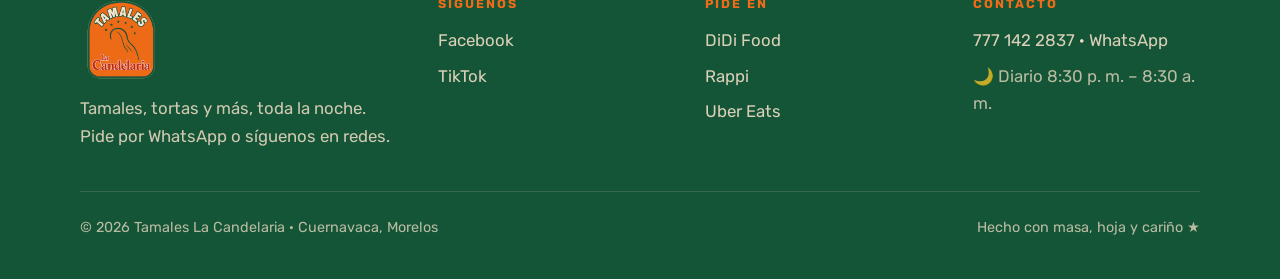
==== commit 92a3ff76: "Unifica contacto a un solo número de teléfono/WhatsApp Co-Authored-By: Claude Sonnet 5 <noreply@anth" ====
--- a/index.html
+++ b/index.html
@@ -346,7 +346,7 @@
       <a href="#menu">Menú</a>
       <a href="#visitanos">Ubicación</a>
     </nav>
-    <a class="btn btn-primario" data-wa="5325826" href="https://wa.me/527775325826" target="_blank" rel="noopener">💬 WhatsApp</a>
+    <a class="btn btn-primario" data-wa="1422837" href="https://wa.me/527771422837" target="_blank" rel="noopener">💬 WhatsApp</a>
   </div>
 </header>
 
@@ -446,7 +446,7 @@
     <div class="domicilio">
       <p>¿Se te antojó y no puedes venir?<br>Pide a domicilio 🛵</p>
       <div class="apps">
-        <a data-wa="5325826" href="https://wa.me/527775325826" target="_blank" rel="noopener">💬 WhatsApp</a>
+        <a data-wa="1422837" href="https://wa.me/527771422837" target="_blank" rel="noopener">💬 WhatsApp</a>
         <a href="https://www.didi-food.com/es-MX/food/store/5764607526004592480/?channel=10&amp;cityId=52170200&amp;lat=18.936528&amp;lng=-99.232878&amp;area=MX&amp;lang=es-MX" target="_blank" rel="noopener">DiDi Food</a>
         <a href="https://www.rappi.com.mx/restaurantes/1930163172-tamales-la-candelaria" target="_blank" rel="noopener">Rappi</a>
         <a href="https://www.ubereats.com/mx/store/tamales-la-candelaria-el-camioncito-cuernavaca/ItILz7Q6XJuY6WOKVY_g_Q?diningMode=DELIVERY" target="_blank" rel="noopener">Uber Eats</a>
@@ -468,8 +468,7 @@
         <div><b>Todos los días</b><span>de 8:30 p. m. a 8:30 a. m., toda la noche</span></div>
       </div>
       <div class="telefonos">
-        <div class="tel"><a href="tel:+527775325826">📞 777 532 5826</a><a class="wa" data-wa="5325826" href="https://wa.me/527775325826" target="_blank" rel="noopener">💬 WhatsApp</a></div>
-        <div class="tel"><a href="tel:+527772890844">📞 777 289 0844</a><a class="wa" data-wa="2890844" href="https://wa.me/527772890844" target="_blank" rel="noopener">💬 WhatsApp</a></div>
+        <div class="tel"><a href="tel:+527771422837">📞 777 142 2837</a><a class="wa" data-wa="1422837" href="https://wa.me/527771422837" target="_blank" rel="noopener">💬 WhatsApp</a></div>
       </div>
       <a class="btn btn-primario" href="https://www.google.com/maps/dir/?api=1&amp;destination=Tamales+la+Candelaria,+Cuernavaca,+Mor." target="_blank" rel="noopener">Cómo llegar</a>
     </div>
@@ -505,8 +504,7 @@
     <div>
       <h3>Contacto</h3>
       <ul>
-        <li><a href="tel:+527775325826">777 532 5826</a> · <a href="https://wa.me/527775325826" target="_blank" rel="noopener">WhatsApp</a></li>
-        <li><a href="tel:+527772890844">777 289 0844</a> · <a href="https://wa.me/527772890844" target="_blank" rel="noopener">WhatsApp</a></li>
+        <li><a href="tel:+527771422837">777 142 2837</a> · <a href="https://wa.me/527771422837" target="_blank" rel="noopener">WhatsApp</a></li>
         <li style="opacity:.75">🌙 Diario 8:30 p. m. – 8:30 a. m.</li>
       </ul>
     </div>
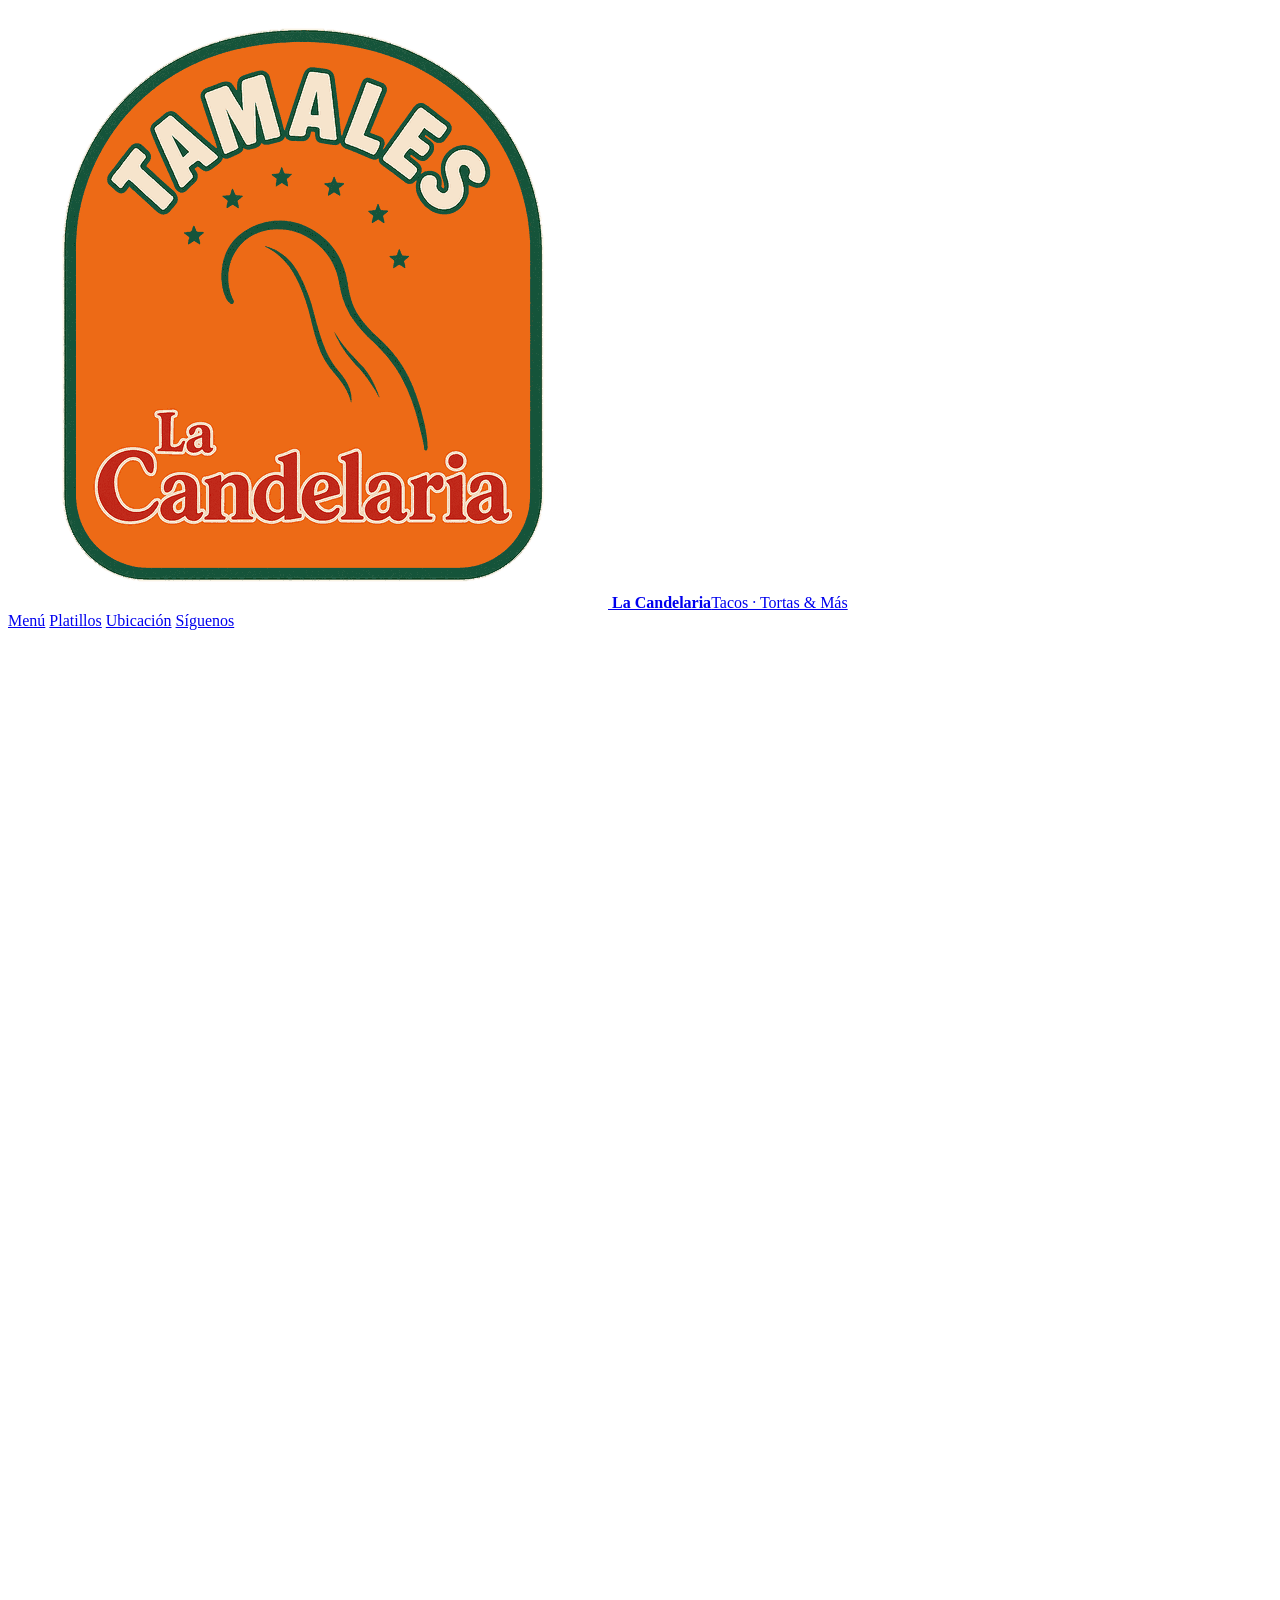
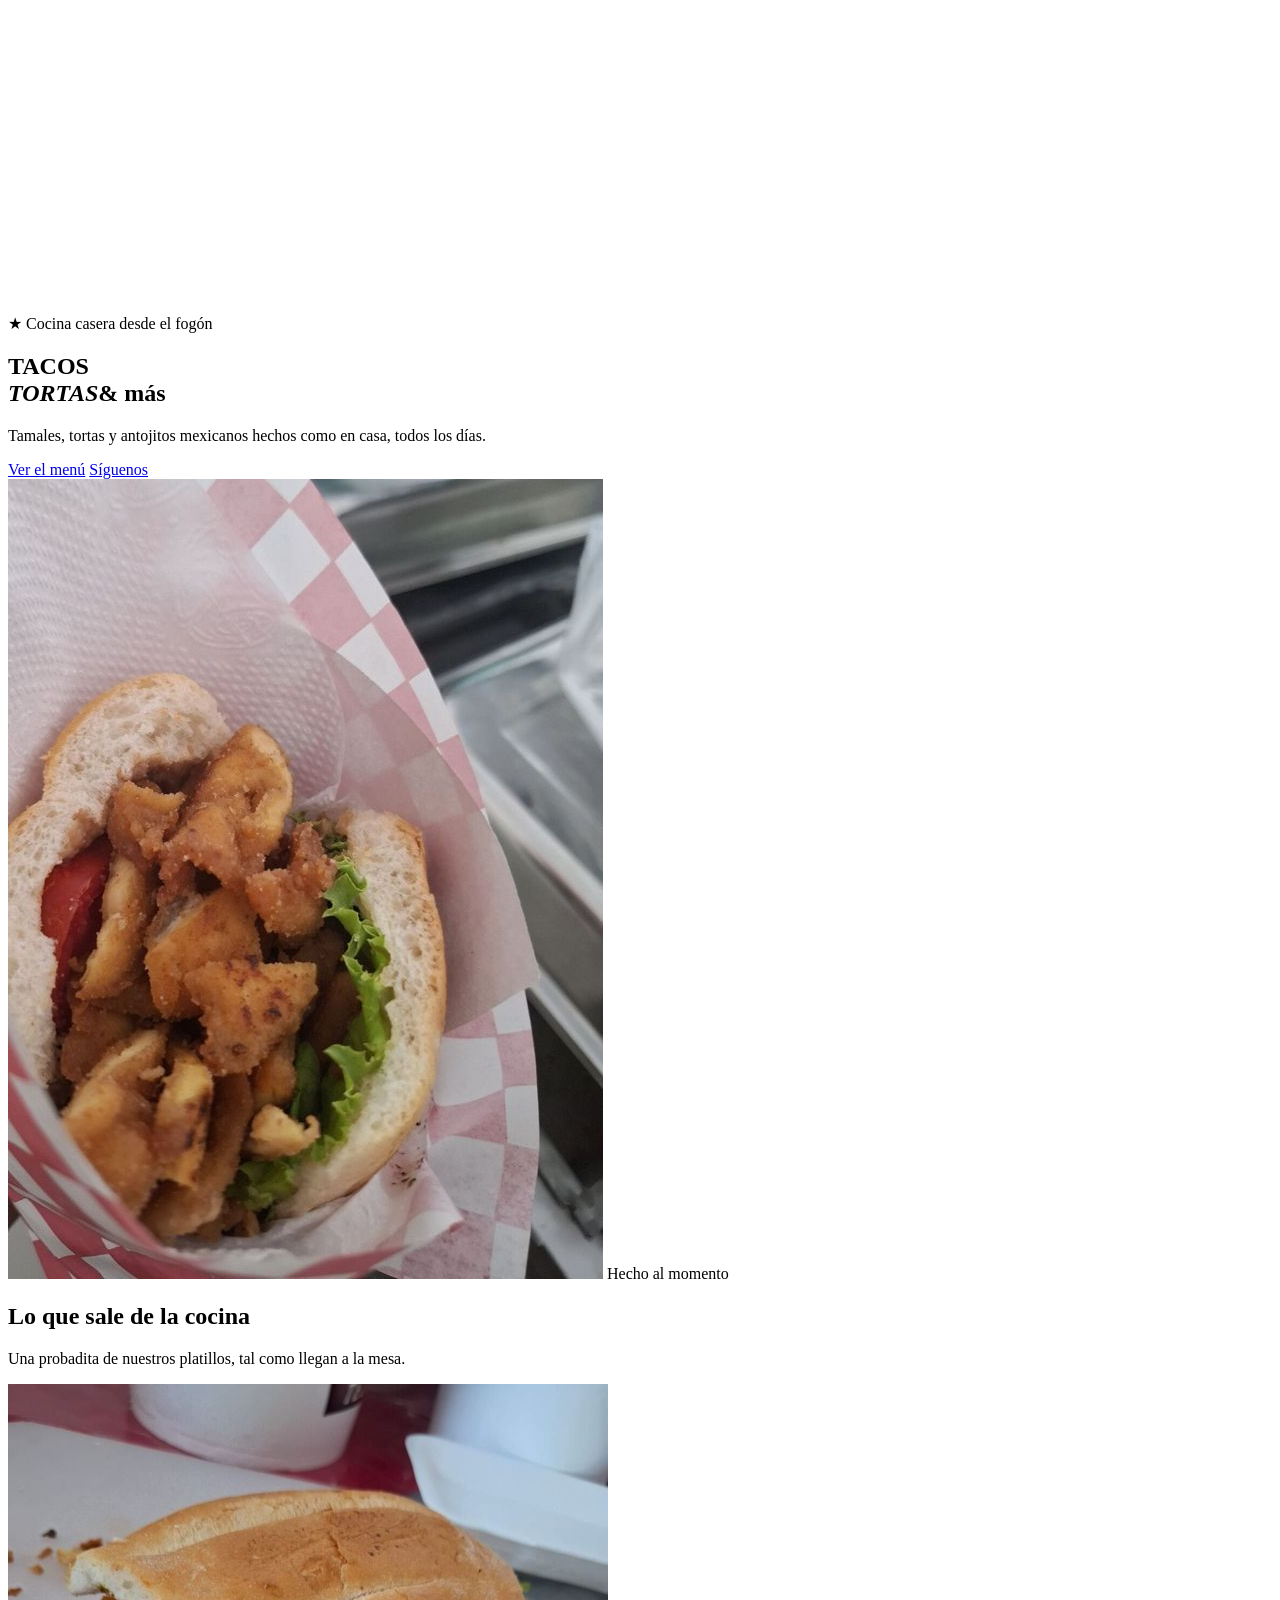
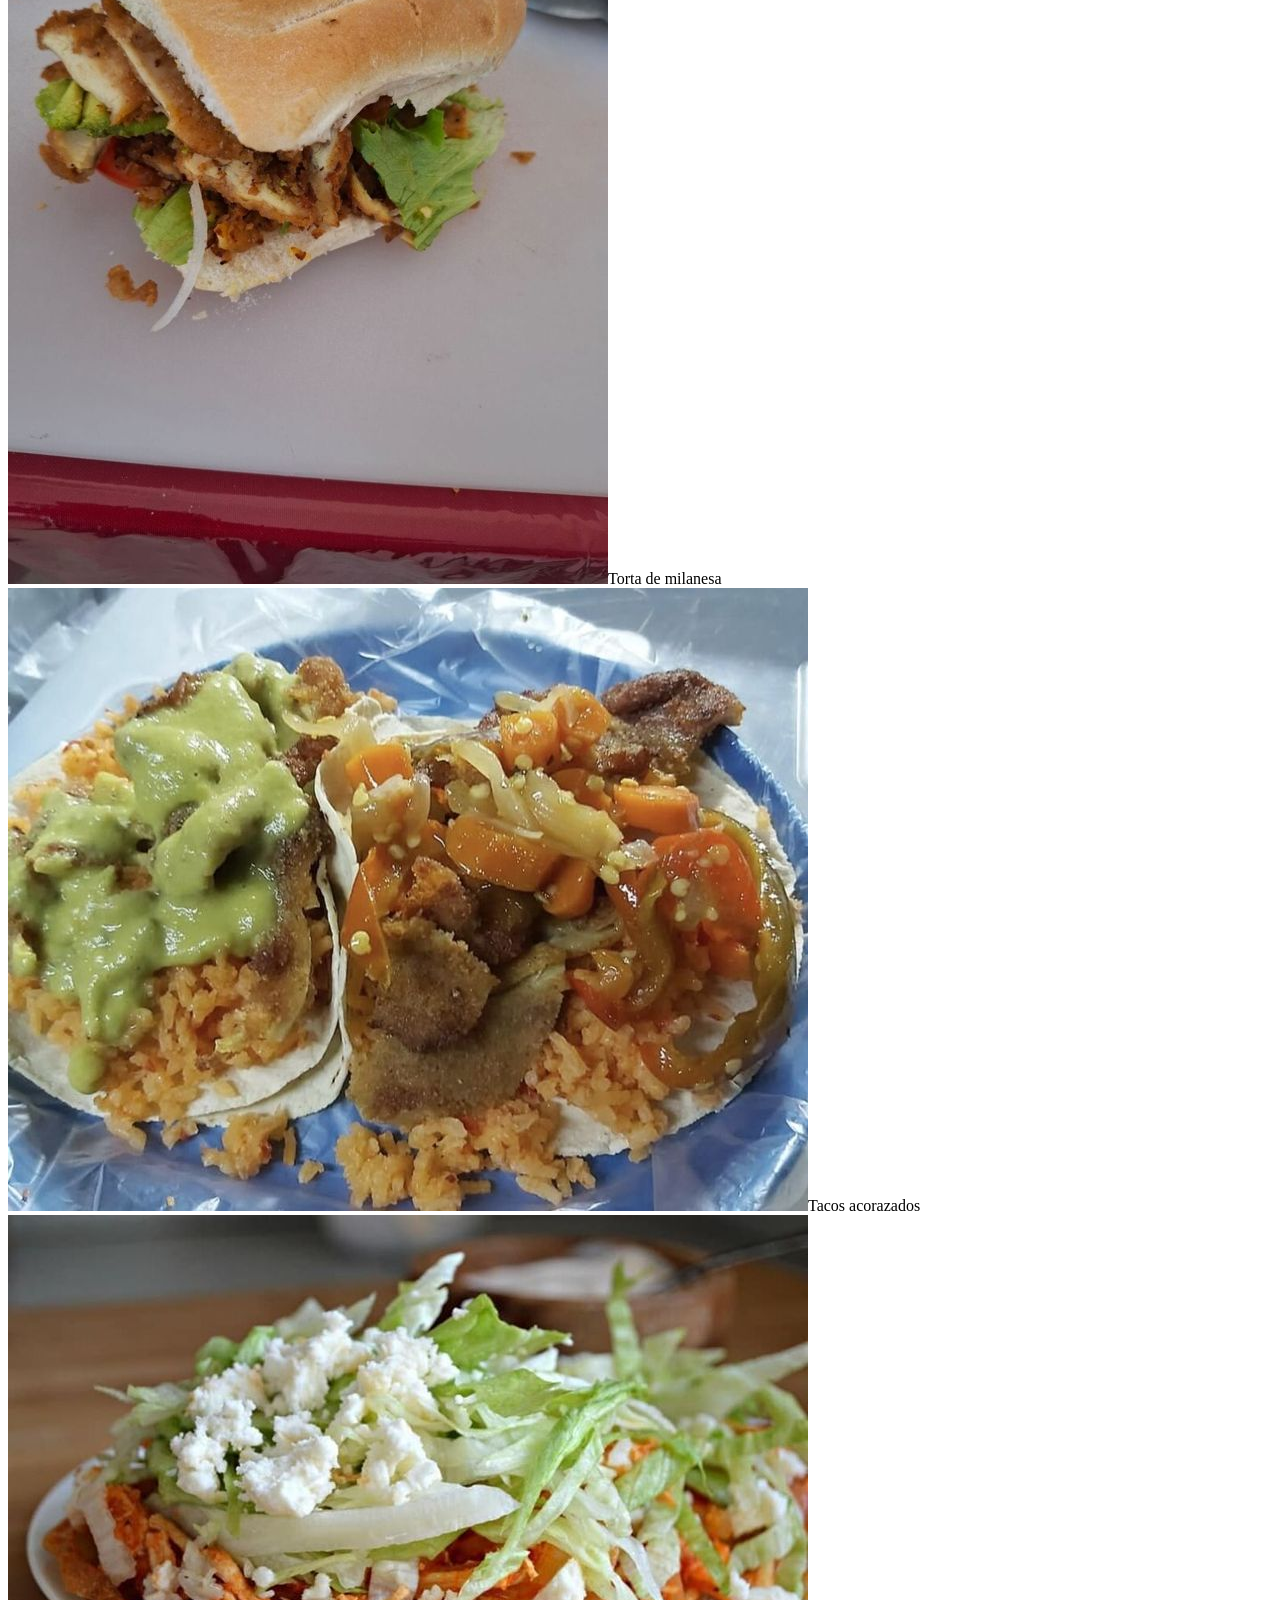
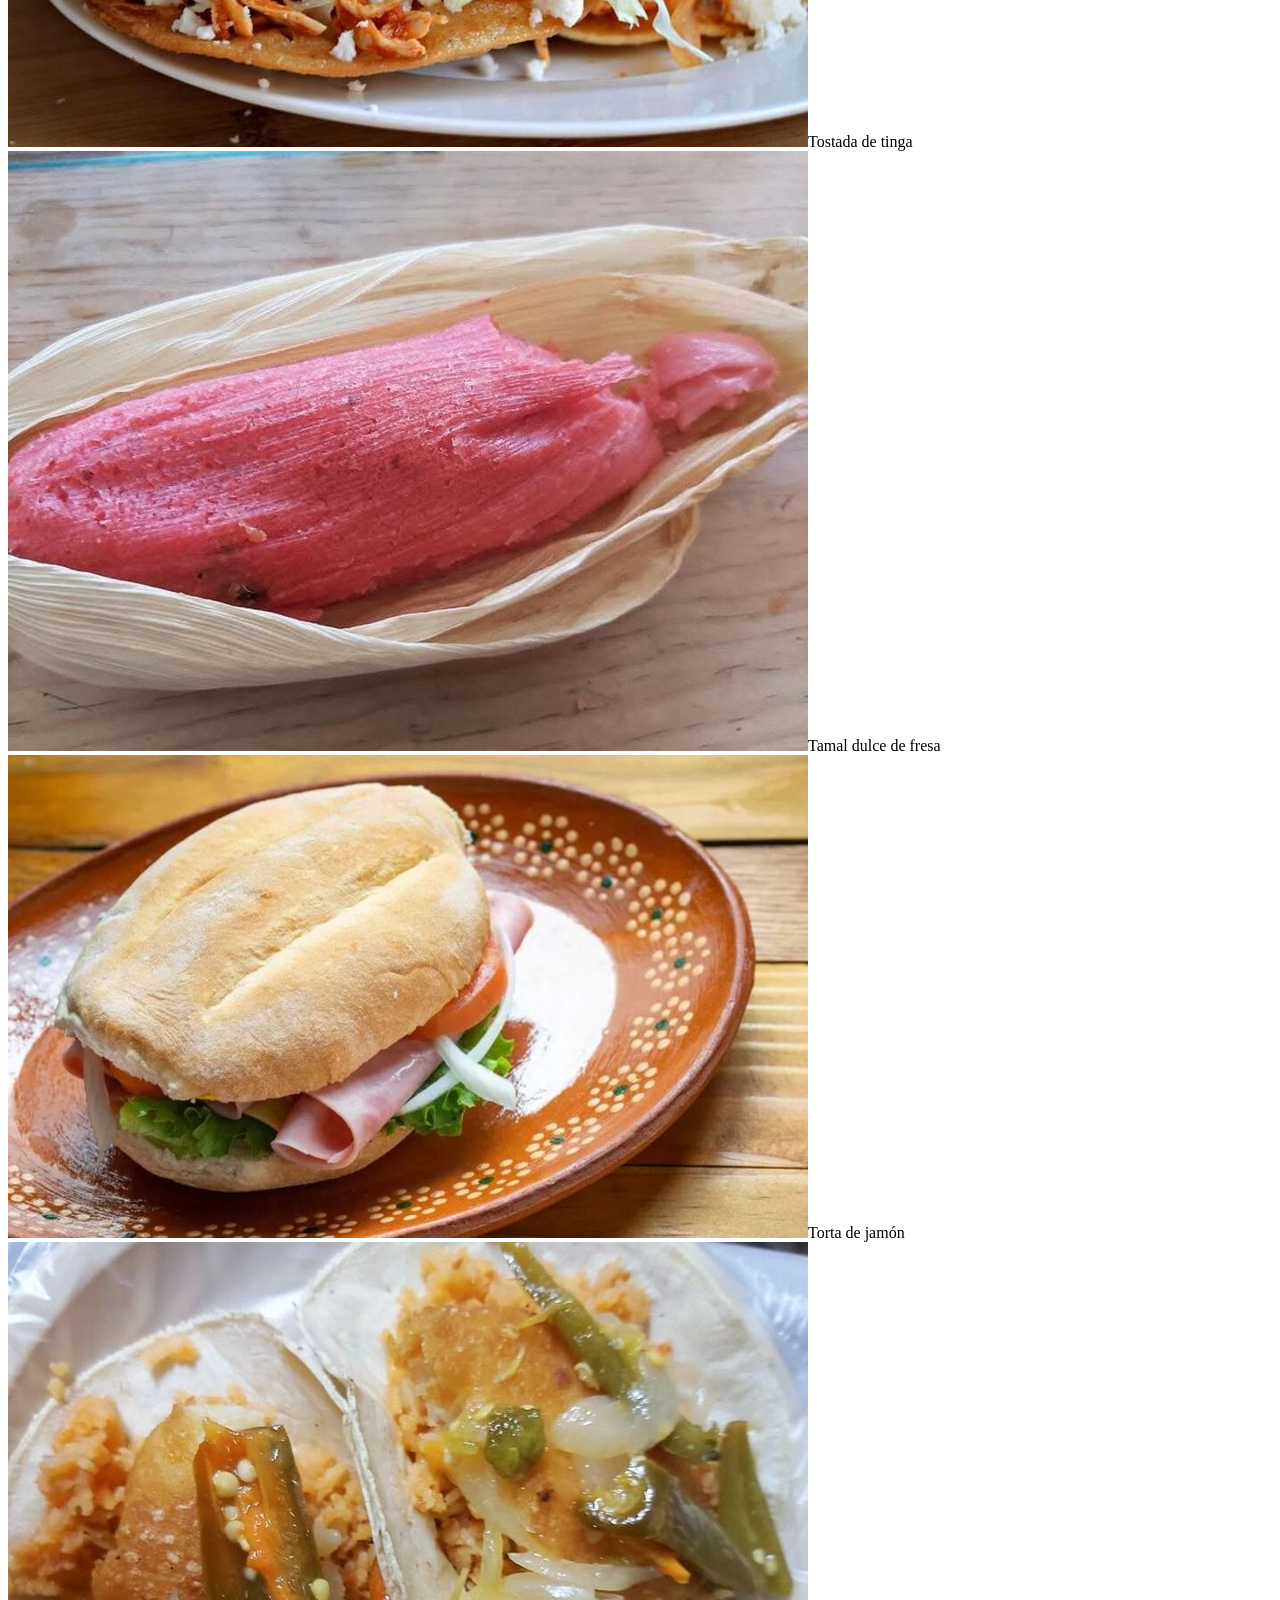
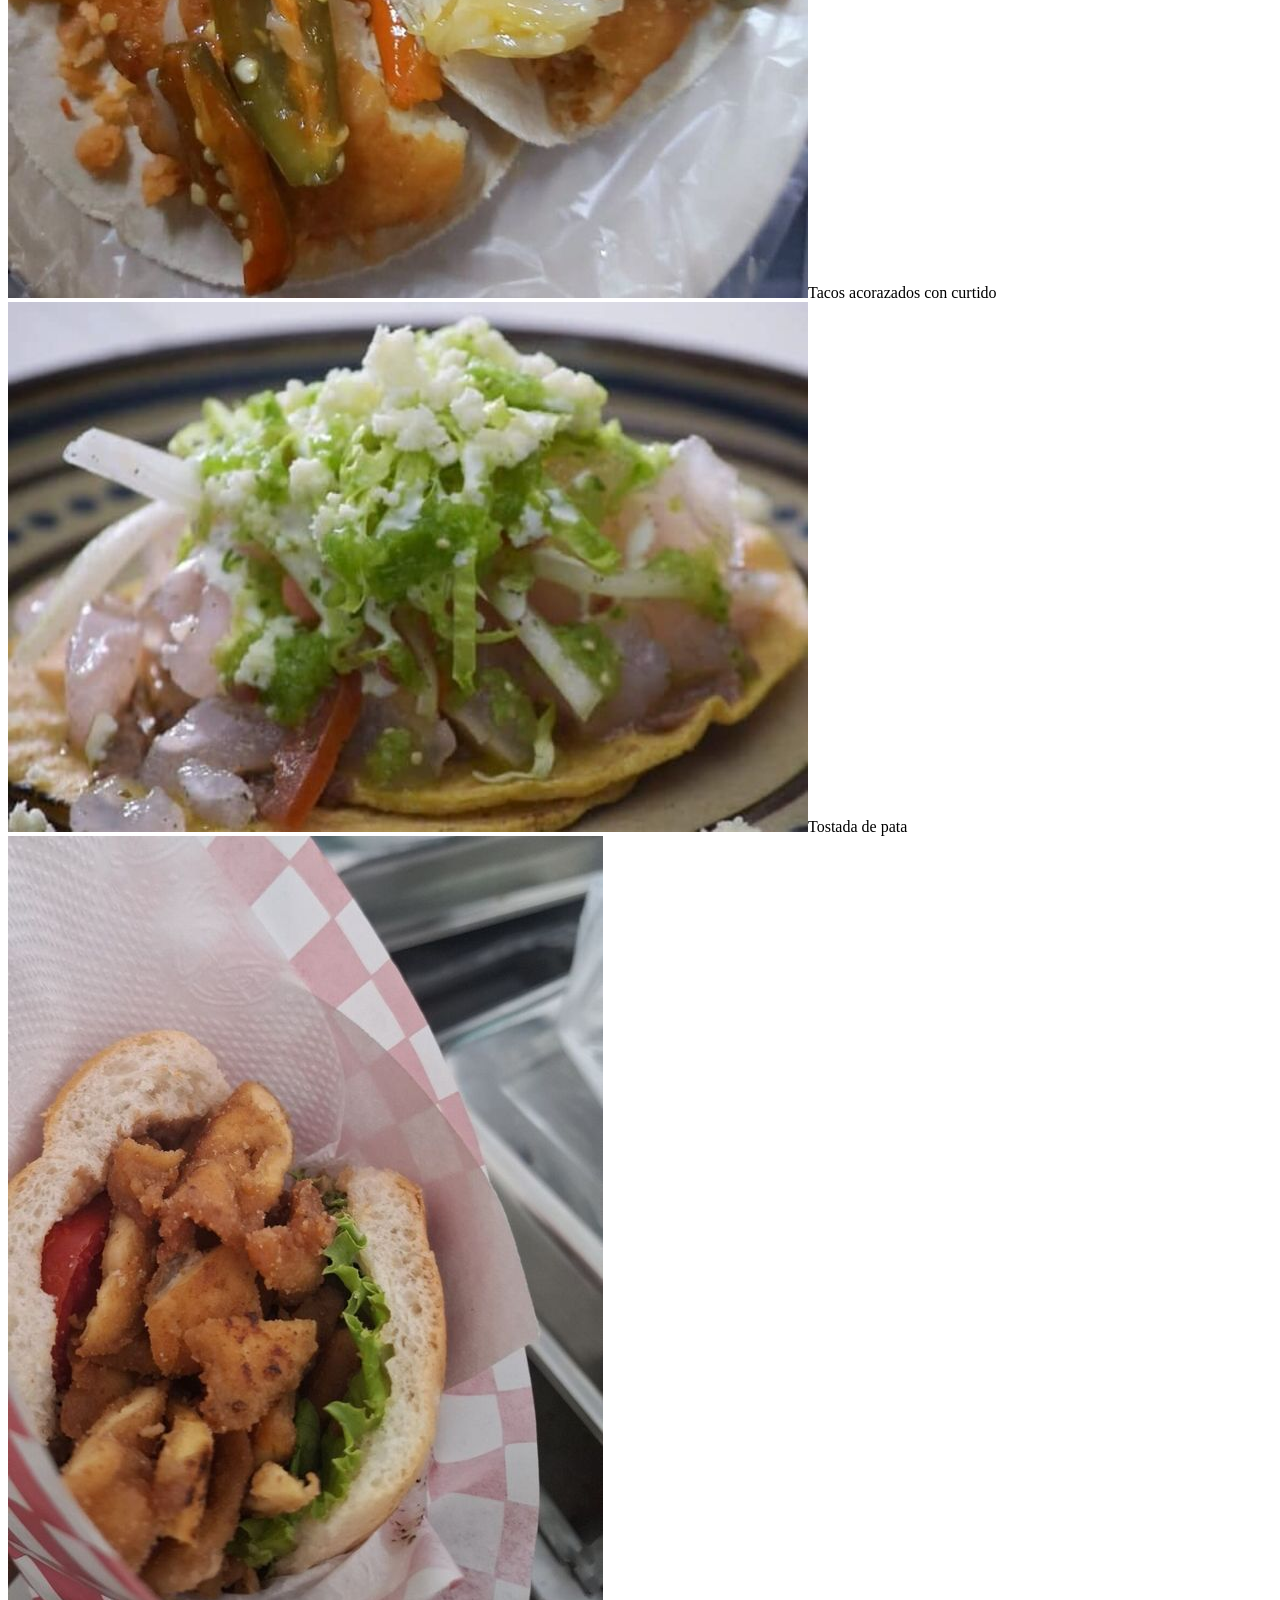
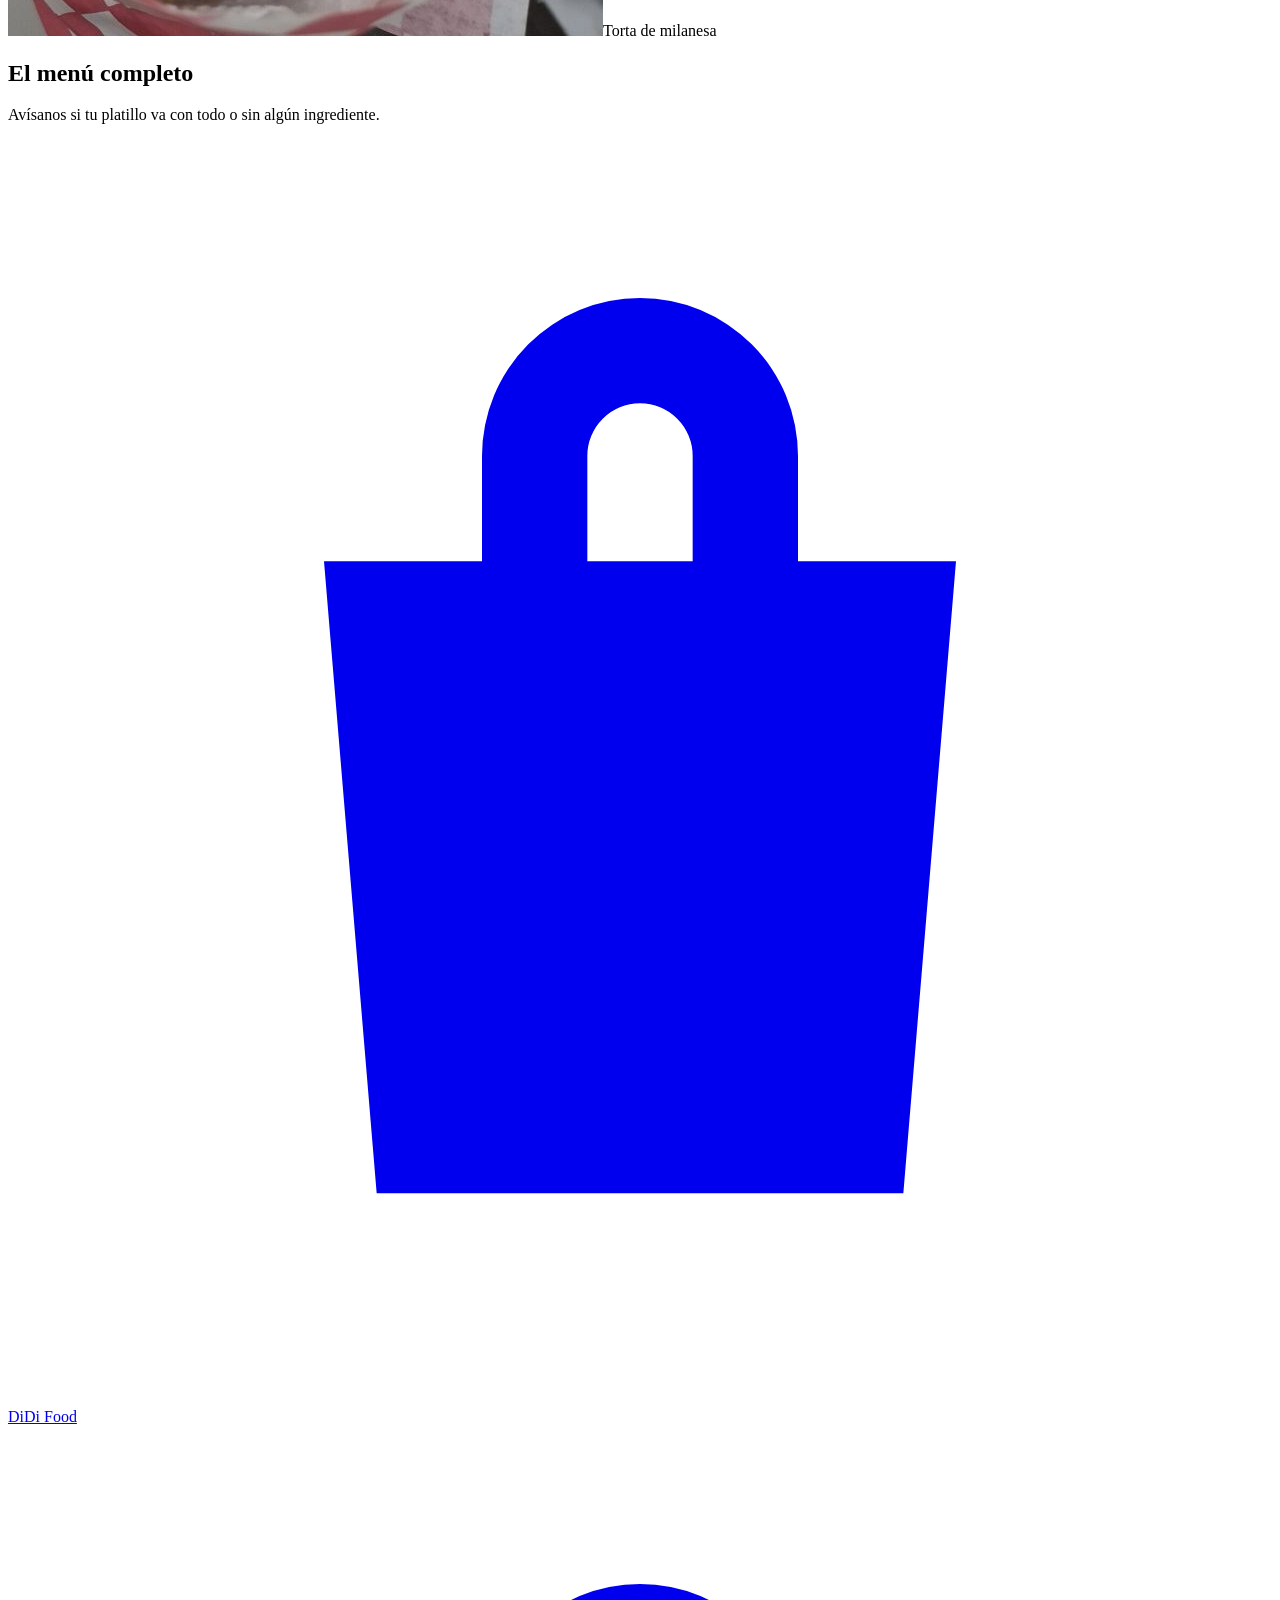
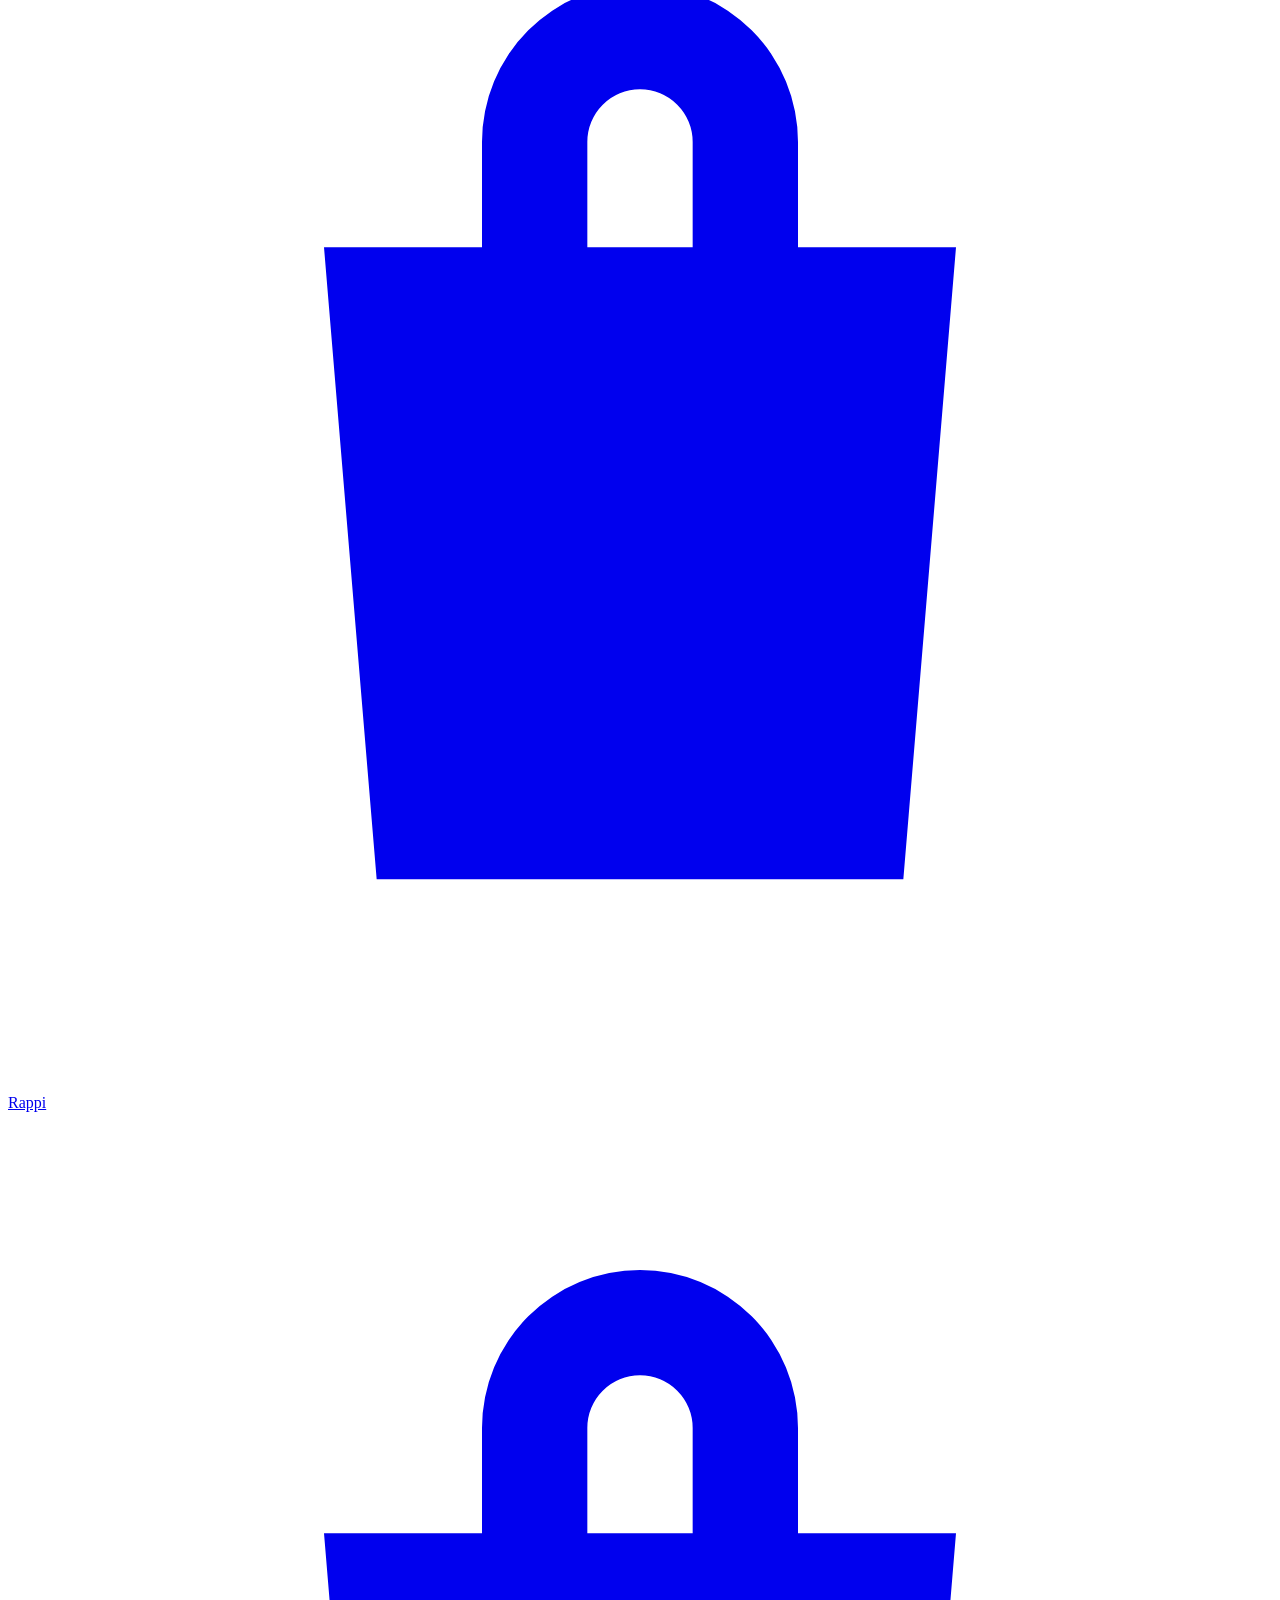
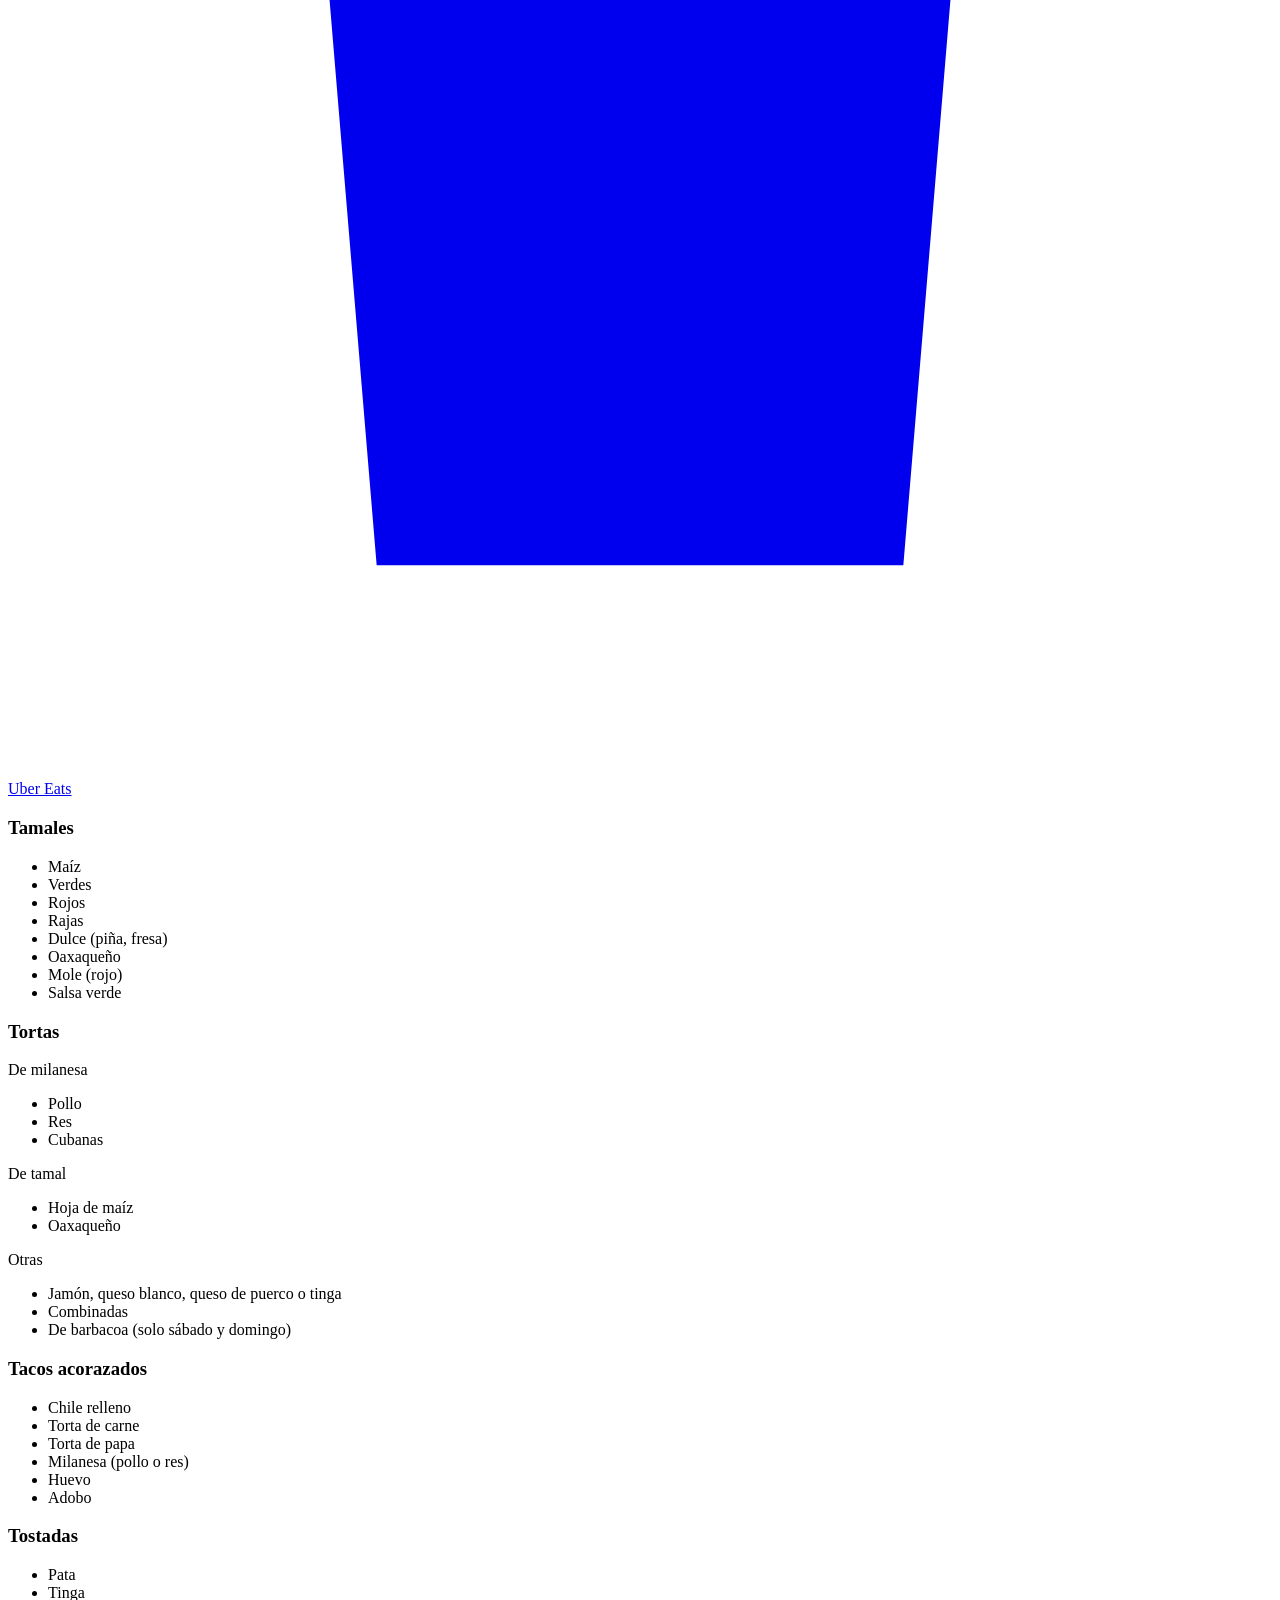
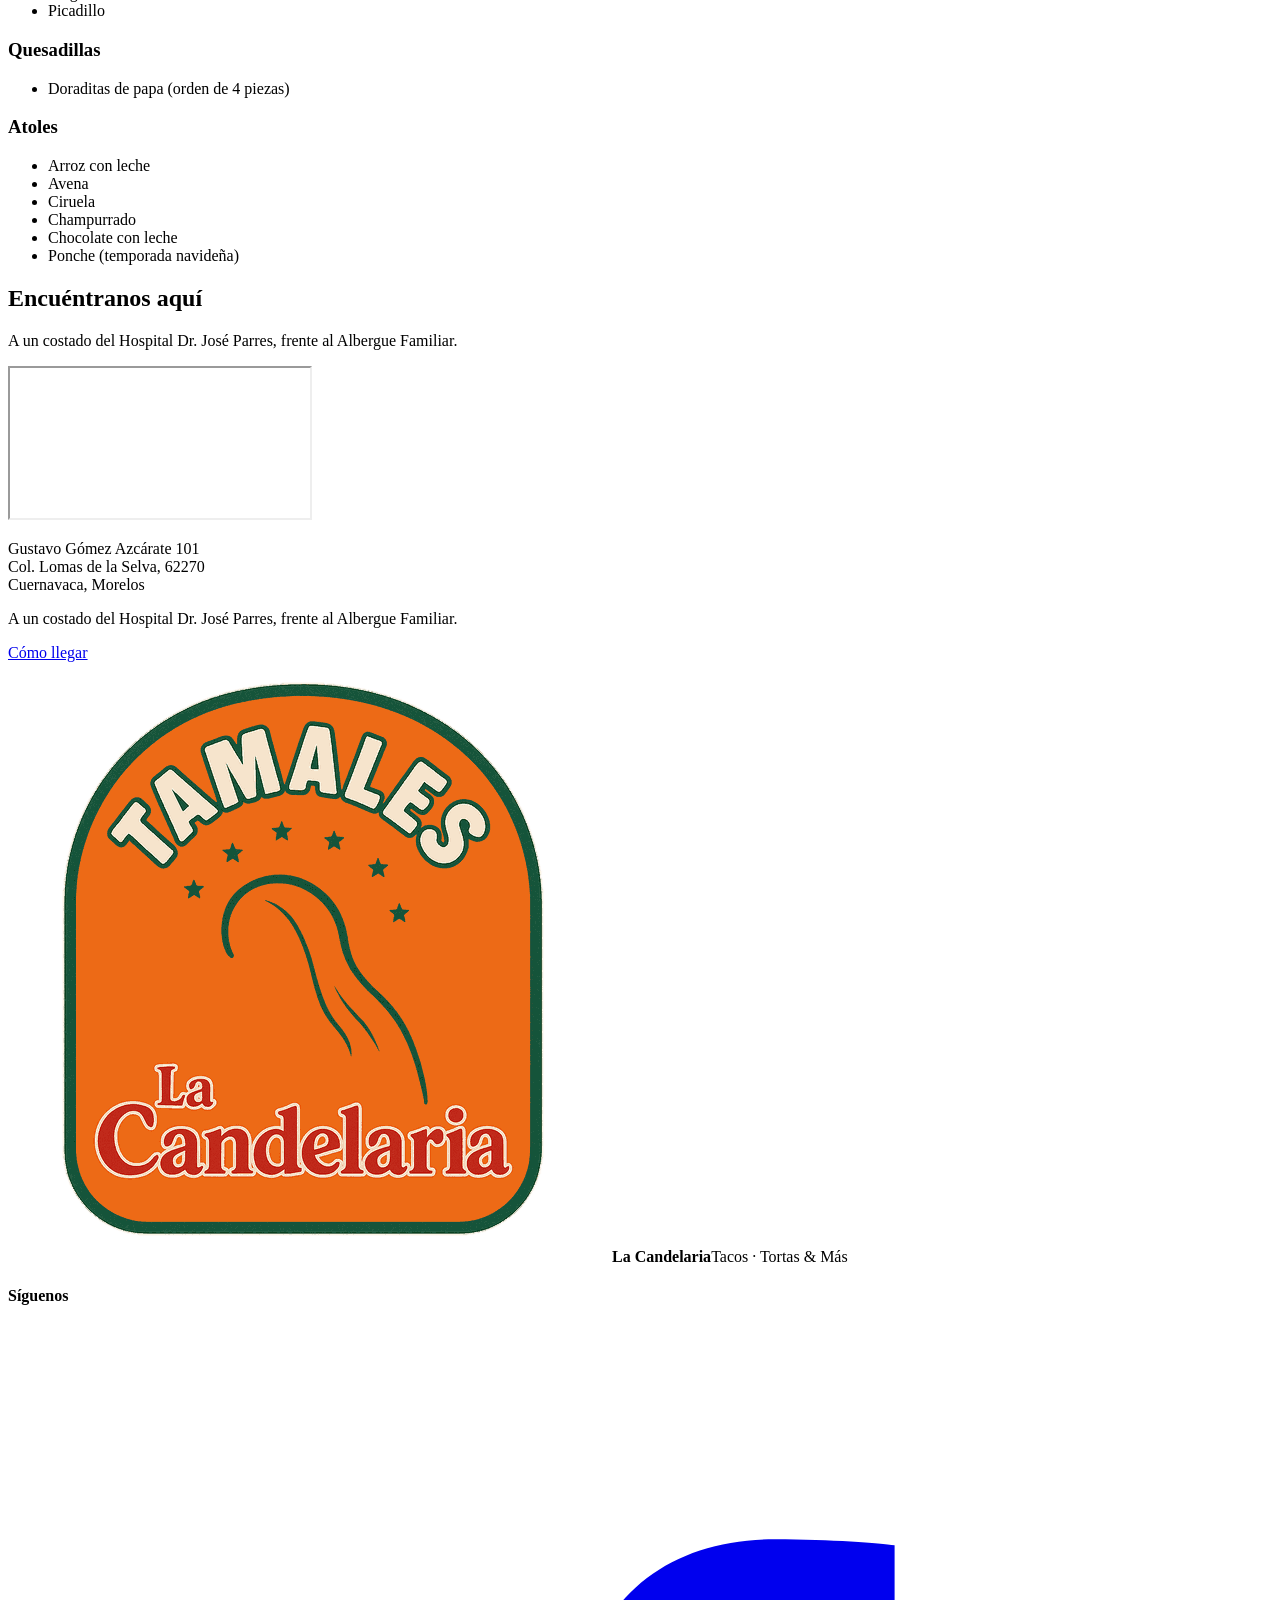
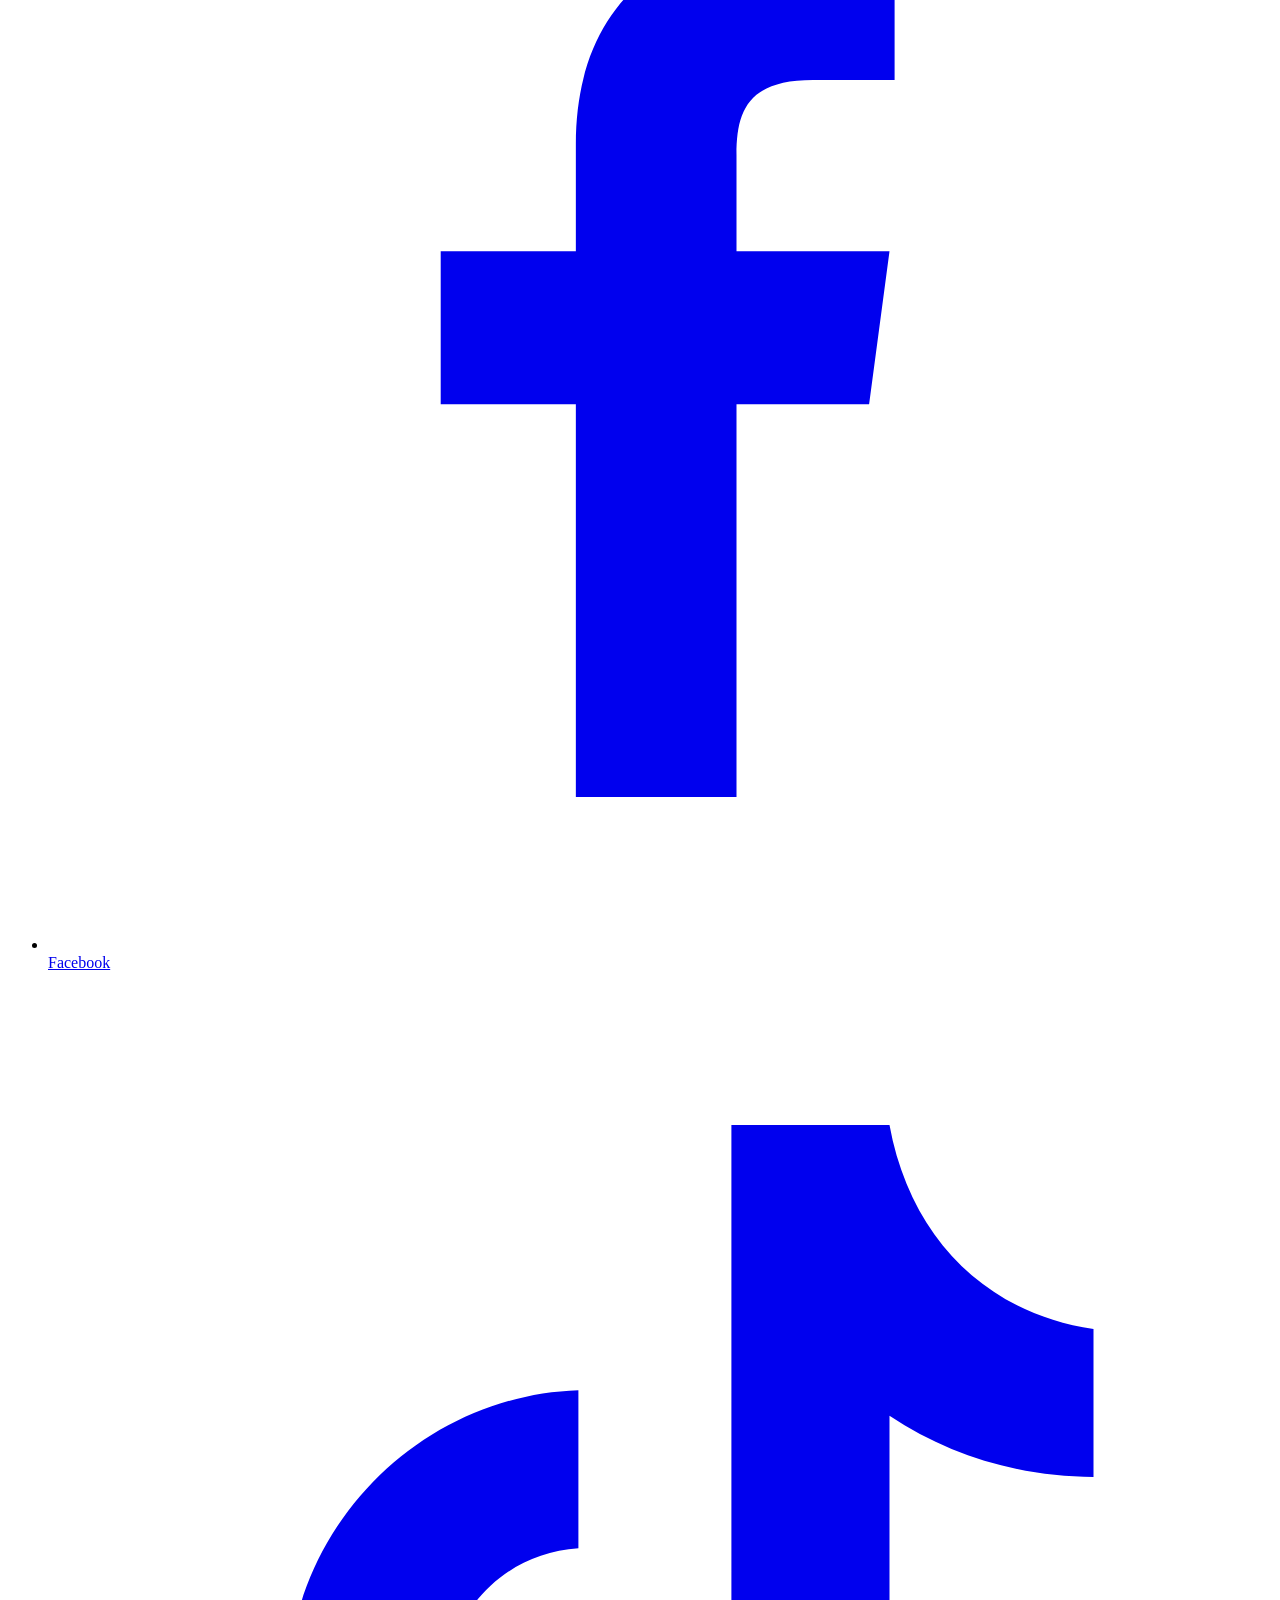
==== commit 24d77f87: "Rediseño con nuevo sistema visual (crema, verde bosque y lima) Titulares delgados grandes, tarjetas " ====
--- a/index.html
+++ b/index.html
@@ -1,655 +1,290 @@
-<!doctype html>
+<!DOCTYPE html>
 <html lang="es">
 <head>
-<meta charset="utf-8">
-<meta name="viewport" content="width=device-width, initial-scale=1">
-<meta name="color-scheme" content="light">
-<title>Tamales La Candelaria · Tamales, tortas y más en Cuernavaca</title>
-<meta name="description" content="Tamales La Candelaria: casi 30 años de tamales, tortas y antojitos hechos como en casa. Lomas de la Selva, Cuernavaca, Morelos.">
-<meta name="theme-color" content="#EF6B17">
+<meta charset="UTF-8">
+<meta name="viewport" content="width=device-width, initial-scale=1.0">
+<title>La Candelaria — Tacos, Tortas & Más</title>
+<meta name="description" content="Tamales, tortas y antojitos mexicanos hechos como en casa. Conoce el menú completo de La Candelaria.">
+
+<link rel="icon" type="image/png" sizes="512x512" href="img/favicon-512.png">
+<link rel="icon" type="image/png" sizes="48x48" href="img/favicon-48.png">
+<link rel="icon" type="image/png" sizes="32x32" href="img/favicon-32.png">
+<link rel="icon" type="image/png" sizes="16x16" href="img/favicon-16.png">
+<link rel="apple-touch-icon" sizes="180x180" href="img/favicon-180.png">
+
 <meta property="og:type" content="website">
-<meta property="og:title" content="Tamales La Candelaria · Cuernavaca">
-<meta property="og:description" content="Tamales, tortas y antojitos hechos como en casa. Abierto toda la noche, de 8:30 p. m. a 8:30 a. m.">
-<meta property="og:url" content="https://tamalesymas.github.io/Tamales/">
-<meta property="og:image" content="https://tamalesymas.github.io/Tamales/img/og-image.jpg">
+<meta property="og:title" content="La Candelaria — Tacos, Tortas & Más">
+<meta property="og:description" content="Tamales, tortas y antojitos mexicanos hechos como en casa. Conoce el menú completo.">
+<meta property="og:image" content="https://emiuwu64.github.io/Tamales/img/og-image.jpg">
+<meta property="og:url" content="https://emiuwu64.github.io/Tamales/">
+<meta property="og:locale" content="es_MX">
 <meta name="twitter:card" content="summary_large_image">
-<link rel="icon" href="img/favicon.png">
-<link rel="apple-touch-icon" href="img/favicon.png">
+<meta name="twitter:title" content="La Candelaria — Tacos, Tortas & Más">
+<meta name="twitter:description" content="Tamales, tortas y antojitos mexicanos hechos como en casa.">
+<meta name="twitter:image" content="https://emiuwu64.github.io/Tamales/img/og-image.jpg">
+
 <link rel="preconnect" href="https://fonts.googleapis.com">
 <link rel="preconnect" href="https://fonts.gstatic.com" crossorigin>
-<link href="https://fonts.googleapis.com/css2?family=Fraunces:opsz,wght@9..144,700;9..144,900&family=Rubik:wght@400;500;700;900&display=swap" rel="stylesheet">
-
-<style>
-/* =========================================================
-   1. DISEÑO BASE (UX Architect)
-   Colores tomados directamente del logo.
-   ========================================================= */
-:root{
-  --naranja:#EF6B17;
-  --verde:#145537;
-  --rojo:#C12317;
-  --crema:#F1DEC6;
-
-  --bg:#FBF3E8;
-  --bg-alt:var(--crema);
-  --surface:#FFFFFF;
-  --text:#14301F;
-  --text-soft:#4A5E50;
-  --line:rgba(20,85,55,.18);
-  --acento:var(--naranja);
-  --titulo:var(--verde);
-  --marca:var(--rojo);
-
-  --font-display:"Fraunces", Georgia, serif;
-  --font-body:"Rubik", system-ui, sans-serif;
-
-  --s1:.5rem; --s2:1rem; --s3:1.5rem; --s4:2.5rem; --s5:4rem; --s6:7rem;
-  --radius:22px;
-  --max:1120px;
-  --sombra:0 10px 30px -12px rgba(20,85,55,.35);
-}
-
-*,*::before,*::after{box-sizing:border-box}
-html{scroll-behavior:smooth; overflow-x:clip; scroll-padding-top:80px}
-body{
-  margin:0; background:var(--bg); color:var(--text); overflow-x:clip;
-  font:400 1.05rem/1.65 var(--font-body);
-  -webkit-font-smoothing:antialiased;
-  transition:background .3s, color .3s;
-}
-img{max-width:100%;display:block}
-a{color:inherit}
-.wrap{width:min(var(--max), 100% - 2rem); margin-inline:auto}
-.sr-only{position:absolute;width:1px;height:1px;overflow:hidden;clip:rect(0 0 0 0);white-space:nowrap}
-
-.eyebrow{
-  font:700 .78rem/1 var(--font-body); letter-spacing:.18em; text-transform:uppercase;
-  color:var(--acento); display:inline-flex; gap:.5rem; align-items:center;
-}
-h2{
-  font:900 clamp(2.2rem, 5vw, 3.6rem)/1.02 var(--font-display);
-  color:var(--titulo); margin:.6rem 0 1rem; letter-spacing:-.01em;
-}
-h2 em{font-style:normal; color:var(--marca)}
-section{padding-block:var(--s6)}
-.sub{color:var(--text-soft); max-width:52ch; margin:0}
-
-.btn{
-  display:inline-flex; align-items:center; gap:.55rem;
-  padding:.95rem 1.5rem; border-radius:999px; border:2px solid transparent;
-  font:700 1rem/1 var(--font-body); text-decoration:none; cursor:pointer;
-  transition:transform .2s cubic-bezier(.34,1.56,.64,1), box-shadow .2s, background .2s;
-}
-.btn:hover{transform:translateY(-3px)}
-.btn:active{transform:translateY(0) scale(.97)}
-.btn-primario{background:var(--naranja); color:#fff; box-shadow:0 6px 0 -1px var(--verde)}
-.btn-primario:hover{box-shadow:0 9px 0 -1px var(--verde)}
-.btn-linea{border-color:currentColor; color:var(--titulo); background:transparent}
-:focus-visible{outline:3px solid var(--naranja); outline-offset:3px; border-radius:8px}
-
-/* =========================================================
-   2. ENCABEZADO
-   ========================================================= */
-.header{
-  position:sticky; top:0; z-index:50;
-  background:color-mix(in srgb, var(--bg) 88%, transparent);
-  backdrop-filter:blur(10px); border-bottom:1px solid var(--line);
-}
-.header .wrap{display:flex; align-items:center; gap:var(--s3); height:72px}
-.brand{display:flex; align-items:center; gap:.6rem; text-decoration:none; margin-right:auto}
-.brand img{width:46px; height:46px}
-.brand span{font:900 1.25rem/1 var(--font-display); color:var(--marca)}
-.nav{display:flex; gap:var(--s3)}
-.nav a{text-decoration:none; font-weight:500; color:var(--text-soft); position:relative}
-.nav a::after{
-  content:""; position:absolute; left:0; right:0; bottom:-6px; height:3px; border-radius:3px;
-  background:var(--naranja); transform:scaleX(0); transition:transform .25s;
-}
-.nav a:hover{color:var(--text)}
-.nav a:hover::after{transform:scaleX(1)}
-.header .btn{padding:.7rem 1.1rem; font-size:.92rem}
-@media (max-width:820px){ .nav{display:none} }
-@media (max-width:420px){ .brand span{display:none} }
-
-/* =========================================================
-   3. HERO
-   ========================================================= */
-.hero{padding-block:var(--s5) var(--s6); position:relative; overflow:hidden}
-.hero .wrap{display:grid; grid-template-columns:1.15fr .85fr; gap:var(--s5); align-items:center}
-.hero h1{margin:1.1rem 0 1.2rem; line-height:.9}
-.hero h1 .t{
-  display:block; font:900 clamp(3.6rem, 11vw, 7.6rem)/.88 var(--font-body);
-  text-transform:uppercase; letter-spacing:-.02em; color:var(--naranja);
-  text-shadow:4px 4px 0 var(--verde);
-}
-.hero h1 .c{
-  display:block; font:900 clamp(2.6rem, 7vw, 4.8rem)/1 var(--font-display);
-  color:var(--marca); margin-top:.6rem;
-}
-.hero p.lead{font-size:1.2rem; color:var(--text-soft); max-width:36ch; margin:0 0 var(--s4)}
-.acciones{display:flex; flex-wrap:wrap; gap:var(--s2); align-items:center}
-.tambien{margin-top:var(--s4); font-weight:500; color:var(--text-soft); display:flex; gap:.4rem .9rem; flex-wrap:wrap; align-items:center}
-.tambien b{font:900 .8rem/1 var(--font-body); letter-spacing:.14em; text-transform:uppercase; color:var(--titulo)}
-.tambien span::before{content:"★ "; color:var(--naranja)}
-
-.estado{
-  margin-top:var(--s3); display:inline-flex; align-items:center; gap:.6rem;
-  padding:.55rem 1rem; border-radius:999px; background:var(--surface);
-  border:1px solid var(--line); font-weight:500; font-size:.95rem;
-}
-.estado i{width:10px; height:10px; border-radius:50%; background:#9AA59E; flex:none}
-.estado.abierto i{background:#2FB36B; animation:pulso 2s infinite}
-@keyframes pulso{0%{box-shadow:0 0 0 0 rgba(47,179,107,.6)}100%{box-shadow:0 0 0 10px rgba(47,179,107,0)}}
-
-.sello{position:relative; justify-self:center; width:min(440px, 100%); margin:0}
-.sello img{
-  width:100%; filter:drop-shadow(0 18px 24px rgba(20,85,55,.28));
-  transform:rotate(-4deg); transition:transform .5s cubic-bezier(.34,1.56,.64,1);
-  cursor:pointer; user-select:none; -webkit-user-drag:none;
-  animation:flotar 6s ease-in-out infinite;
-}
-.sello:hover img{transform:rotate(0) scale(1.03)}
-@keyframes flotar{50%{translate:0 -10px}}
-.sello .chip{
-  position:absolute; bottom:-4%; right:-4%; background:var(--verde); color:var(--crema);
-  font:700 .85rem/1.1 var(--font-body); padding:.8rem 1rem; border-radius:16px;
-  transform:rotate(6deg); box-shadow:var(--sombra); text-align:center;
-}
-.sello .chip b{display:block; font:900 1.8rem/1 var(--font-display); color:var(--naranja)}
-
-.estrella{
-  position:absolute; color:var(--verde); font-size:1.1rem; pointer-events:none;
-  animation:brillo 3.2s ease-in-out infinite;
-}
-@keyframes brillo{0%,100%{opacity:.25; transform:scale(.8) rotate(0)}50%{opacity:1; transform:scale(1.15) rotate(20deg)}}
-
-@media (max-width:860px){
-  .hero{padding-top:var(--s3)}
-  .hero .wrap{grid-template-columns:1fr; gap:var(--s3)}
-  .sello{width:min(300px, 80%); order:-1}
-}
-
-/* =========================================================
-   4. CINTA
-   ========================================================= */
-.cinta{background:var(--naranja); color:#fff; overflow:hidden; padding-block:1rem; transform:rotate(-1.2deg); margin-inline:-2vw}
-.cinta-track{display:flex; gap:2.5rem; width:max-content; animation:correr 32s linear infinite}
-.cinta span{font:900 1.35rem/1 var(--font-body); text-transform:uppercase; letter-spacing:.04em; white-space:nowrap}
-.cinta span::after{content:"★"; margin-left:2.5rem; color:var(--verde)}
-.cinta:hover .cinta-track{animation-play-state:paused}
-@keyframes correr{to{transform:translateX(-50%)}}
-
-/* =========================================================
-   5. HISTORIA
-   ========================================================= */
-.historia .wrap{display:grid; grid-template-columns:.8fr 1.2fr; gap:var(--s5); align-items:center}
-.contador{font:900 clamp(7rem, 20vw, 13rem)/.8 var(--font-display); color:var(--naranja); letter-spacing:-.04em}
-.contador small{display:block; font:700 1.1rem/1.3 var(--font-body); color:var(--titulo); letter-spacing:0; margin-top:1rem}
-.historia p{color:var(--text-soft); max-width:56ch}
-.valores{display:flex; flex-wrap:wrap; gap:.6rem; margin-top:var(--s3); padding:0; list-style:none}
-.valores li{padding:.5rem 1rem; border-radius:999px; background:var(--bg-alt); font-weight:500; font-size:.95rem; color:var(--titulo)}
-@media (max-width:860px){.historia .wrap{grid-template-columns:1fr; gap:var(--s3)}}
-
-/* =========================================================
-   6. GALERÍA "Lo que sale de la cocina"
-   ========================================================= */
-.cocina{padding-top:0}
-.cocina .wrap{margin-bottom:var(--s4)}
-.tira{
-  display:flex; gap:var(--s3); overflow-x:auto; scroll-snap-type:x mandatory;
-  padding:1.5rem max(1rem, (100vw - var(--max)) / 2) 2rem; margin:0; list-style:none;
-  scrollbar-width:thin; scrollbar-color:var(--naranja) transparent;
-}
-.foto{
-  flex:0 0 clamp(230px, 28vw, 300px); scroll-snap-align:center; margin:0;
-  background:var(--surface); padding:.7rem .7rem 1rem; border-radius:18px;
-  box-shadow:var(--sombra); transform:rotate(var(--r, -2deg));
-  transition:transform .35s cubic-bezier(.34,1.56,.64,1);
-}
-.foto:nth-child(even){--r:2deg}
-.foto:hover{transform:rotate(0) scale(1.04)}
-.foto img{width:100%; aspect-ratio:4/5; object-fit:cover; border-radius:12px; background:var(--bg-alt)}
-.foto figcaption{margin-top:.7rem; font:900 1.1rem/1.2 var(--font-display); color:var(--titulo); text-align:center}
-
-/* =========================================================
-   7. MENÚ
-   ========================================================= */
-.menu{background:var(--bg-alt)}
-.menu-cabeza{display:flex; justify-content:space-between; align-items:end; gap:var(--s3); flex-wrap:wrap; margin-bottom:var(--s3)}
-.filtros{display:flex; gap:.5rem; flex-wrap:wrap; margin-bottom:var(--s4)}
-.filtros button{
-  padding:.6rem 1.1rem; border-radius:999px; border:2px solid var(--verde);
-  background:transparent; color:var(--titulo); font:700 .92rem/1 var(--font-body); cursor:pointer;
-  transition:transform .2s;
-}
-.filtros button:hover{transform:translateY(-2px)}
-.filtros button[aria-pressed="true"]{background:var(--verde); color:var(--crema)}
-
-.categorias{columns:3 300px; column-gap:var(--s3)}
-.categoria{
-  break-inside:avoid; margin-bottom:var(--s3);
-  background:var(--surface); border-radius:var(--radius); padding:var(--s3) var(--s3) var(--s2);
-  border:1px solid var(--line); position:relative;
-  transition:transform .3s cubic-bezier(.34,1.56,.64,1), box-shadow .3s;
-  animation:entrar .45s cubic-bezier(.2,.8,.2,1) both;
-}
-@keyframes entrar{from{opacity:0; transform:translateY(14px)}}
-.categoria:hover{transform:translateY(-5px) rotate(-.5deg); box-shadow:var(--sombra)}
-.categoria .ico{font-size:2rem; line-height:1; display:inline-block; transition:transform .4s}
-.categoria:hover .ico{transform:rotate(-12deg) scale(1.15)}
-.categoria h3{margin:.5rem 0 .6rem; font:900 1.6rem/1.1 var(--font-display); color:var(--titulo)}
-.categoria h4{margin:1rem 0 .2rem; font:700 .75rem/1 var(--font-body); letter-spacing:.14em; text-transform:uppercase; color:var(--naranja)}
-.categoria ul{list-style:none; margin:0; padding:0}
-.categoria li{padding:.55rem 0; border-bottom:1px dashed var(--line); display:flex; justify-content:space-between; gap:1rem}
-.categoria li:last-child{border-bottom:0}
-.categoria li small{color:var(--text-soft); font-size:.85rem; text-align:right}
-.categoria .tag{
-  position:absolute; top:1.2rem; right:1.2rem; background:var(--rojo); color:#fff;
-  font:700 .7rem/1 var(--font-body); letter-spacing:.08em; text-transform:uppercase;
-  padding:.4rem .6rem; border-radius:8px; transform:rotate(3deg);
-}
-.nota{margin:var(--s2) 0 0; font-size:.95rem; color:var(--text-soft)}
-
-.domicilio{
-  margin-top:var(--s4); display:flex; flex-wrap:wrap; gap:var(--s2); align-items:center; justify-content:space-between;
-  padding:var(--s3); border-radius:var(--radius); background:var(--naranja); color:#fff;
-}
-.domicilio p{margin:0; font:900 1.4rem/1.2 var(--font-display)}
-.domicilio .apps{display:flex; gap:.6rem; flex-wrap:wrap}
-.domicilio a{
-  text-decoration:none; background:#fff; color:var(--verde); font-weight:700;
-  padding:.7rem 1.1rem; border-radius:999px; transition:transform .2s cubic-bezier(.34,1.56,.64,1);
-}
-.domicilio a:hover{transform:translateY(-3px) rotate(-2deg)}
-
-/* =========================================================
-   8. VISÍTANOS
-   ========================================================= */
-.visita .wrap{display:grid; grid-template-columns:1fr 1.1fr; gap:var(--s5); align-items:start}
-.direccion{font-size:1.15rem; margin:var(--s3) 0 .4rem; font-weight:500}
-.referencia{color:var(--text-soft); margin:0 0 var(--s3)}
-.telefonos{display:flex; flex-direction:column; gap:.6rem; margin:var(--s3) 0}
-.horario{
-  display:flex; align-items:center; gap:1rem; margin:var(--s3) 0 0; padding:1rem 1.2rem;
-  border-radius:16px; background:var(--verde); color:var(--crema);
-}
-.horario .luna{font-size:2rem; line-height:1}
-.horario b{display:block; font:900 1.3rem/1.2 var(--font-display); color:var(--crema)}
-.horario span{opacity:.85; font-size:.95rem}
-.tel{display:flex; gap:.6rem}
-.tel a:first-child{flex:1}
-.tel a.wa{flex:none; background:#25D366; color:#fff; border-color:transparent; font-size:1rem}
-.telefonos a{
-  display:flex; align-items:center; gap:.8rem; text-decoration:none; font:700 1.25rem/1 var(--font-body);
-  color:var(--titulo); padding:.9rem 1.1rem; border:1px solid var(--line); border-radius:16px; background:var(--surface);
-  transition:transform .2s, border-color .2s;
-}
-.telefonos a:hover{transform:translateX(6px); border-color:var(--naranja)}
-.mapa{border-radius:var(--radius); overflow:hidden; border:6px solid var(--surface); box-shadow:var(--sombra); aspect-ratio:4/3.4; background:var(--bg-alt)}
-.mapa iframe{width:100%; height:100%; border:0; display:block}
-@media (max-width:860px){.visita .wrap{grid-template-columns:1fr; gap:var(--s4)}}
-
-/* =========================================================
-   9. PIE
-   ========================================================= */
-footer{padding-block:var(--s5) var(--s4); background:var(--verde); color:var(--crema)}
-footer .wrap{display:grid; grid-template-columns:1.4fr 1fr 1fr 1fr; gap:var(--s4)}
-footer img{width:84px}
-footer h3{font:700 .78rem/1 var(--font-body); letter-spacing:.16em; text-transform:uppercase; color:var(--naranja); margin:0 0 1rem}
-footer ul{list-style:none; margin:0; padding:0; display:grid; gap:.5rem}
-footer a{text-decoration:none; opacity:.9}
-footer a:hover{opacity:1; text-decoration:underline; text-decoration-color:var(--naranja); text-underline-offset:4px}
-footer .legal{grid-column:1/-1; border-top:1px solid rgba(241,222,198,.2); padding-top:var(--s3); font-size:.9rem; opacity:.75; display:flex; justify-content:space-between; flex-wrap:wrap; gap:1rem}
-@media (max-width:760px){footer .wrap{grid-template-columns:1fr 1fr} footer .marca{grid-column:1/-1}}
-
-/* =========================================================
-   10. TOQUES DIVERTIDOS (Whimsy Injector)
-   ========================================================= */
-.revela{opacity:0; transform:translateY(24px); transition:opacity .7s, transform .7s cubic-bezier(.2,.8,.2,1)}
-.revela.visible{opacity:1; transform:none}
-.chispa{
-  position:fixed; pointer-events:none; z-index:100; font-size:1.2rem;
-  animation:volar 900ms cubic-bezier(.2,.7,.3,1) forwards;
-}
-@keyframes volar{
-  0%{opacity:1; transform:translate(0,0) scale(.6) rotate(0)}
-  100%{opacity:0; transform:translate(var(--dx), var(--dy)) scale(1.3) rotate(220deg)}
-}
-.aviso{
-  position:fixed; left:50%; bottom:1.5rem; z-index:101; visibility:hidden;
-  transform:translate(-50%, 200%); background:var(--verde); color:var(--crema);
-  padding:.9rem 1.3rem; border-radius:999px; font-weight:700; box-shadow:var(--sombra);
-  transition:transform .45s cubic-bezier(.34,1.56,.64,1), visibility .45s; max-width:calc(100% - 2rem); text-align:center;
-}
-.aviso.ver{transform:translate(-50%, 0); visibility:visible}
-
-@media (prefers-reduced-motion: reduce){
-  *,*::before,*::after{animation:none !important; transition:none !important; scroll-behavior:auto !important}
-  .revela{opacity:1; transform:none}
-}
-</style>
+<link rel="stylesheet" href="https://fonts.googleapis.com/css2?family=Fraunces:ital,wght@0,500;0,600;0,700;0,900;1,500;1,600&family=Public+Sans:wght@400;500;600;700;800&family=Permanent+Marker&display=swap">
+<link rel="stylesheet" href="style.css">
 </head>
-
 <body>
-<a class="sr-only" href="#menu">Saltar al menú</a>
-
-<!-- ======================= ENCABEZADO ======================= -->
-<header class="header">
-  <div class="wrap">
-    <a class="brand" href="#inicio" aria-label="Tamales La Candelaria, inicio">
-      <img src="img/logo.png" alt="" width="46" height="46">
-      <span>La Candelaria</span>
+
+<header class="site-nav">
+  <div class="wrap nav-row">
+    <a class="brand" href="#top">
+      <img src="img/logo.png" alt="Logotipo de La Candelaria" />
+      <span class="brand-text"><b>La Candelaria</b><span>Tacos · Tortas &amp; Más</span></span>
     </a>
-    <nav class="nav" aria-label="Principal">
-      <a href="#historia">Historia</a>
-      <a href="#cocina">Platillos</a>
+    <nav class="links">
       <a href="#menu">Menú</a>
-      <a href="#visitanos">Ubicación</a>
+      <a href="#platillos">Platillos</a>
+      <a href="#ubicacion">Ubicación</a>
+      <a href="#contacto">Síguenos</a>
     </nav>
-    <a class="btn btn-primario" data-wa="1422837" href="https://wa.me/527771422837" target="_blank" rel="noopener">💬 WhatsApp</a>
   </div>
 </header>
 
-<main id="inicio">
-
-<!-- ======================= HERO ======================= -->
-<section class="hero">
-  <span class="estrella" style="top:12%;left:6%">★</span>
-  <span class="estrella" style="top:22%;left:46%;animation-delay:.8s">★</span>
-  <span class="estrella" style="bottom:14%;left:40%;animation-delay:1.6s">★</span>
-  <span class="estrella" style="top:9%;right:8%;animation-delay:2.2s">★</span>
-
-  <div class="wrap">
-    <div>
-      <span class="eyebrow">★ Cocina casera desde el fogón · Cuernavaca</span>
-      <h1>
-        <span class="t">Tamales</span>
-        <span class="c">La Candelaria</span>
-      </h1>
-      <p class="lead">Casi 30 años de tamales, tortas y antojitos hechos como en casa, todos los días.</p>
-      <div class="acciones">
-        <a class="btn btn-primario" href="#menu">Ver el menú</a>
-        <a class="btn btn-linea" href="#visitanos">¿Dónde estamos?</a>
-      </div>
-      <div class="estado" id="estado" role="status"><i aria-hidden="true"></i><span>Abrimos todos los días de 8:30 p. m. a 8:30 a. m.</span></div>
-      <div class="tambien"><b>También:</b><span>Tortas</span><span>Tacos acorazados</span><span>Tostadas</span><span>Atoles</span></div>
-    </div>
-
-    <figure class="sello">
-      <img id="logo" src="img/logo.png" alt="Logo de Tamales La Candelaria" width="600" height="600">
-      <figcaption class="chip"><b>~30</b>años de<br>tradición</figcaption>
-    </figure>
+<main id="top">
+  <section class="hero">
+    <div class="wrap hero-grid">
+      <div class="hero-copy">
+        <svg class="hero-swoosh" viewBox="0 0 200 200" fill="none" aria-hidden="true">
+          <path d="M20,150 C50,60 100,60 90,120 C84,155 130,165 150,120" stroke-width="6" stroke-linecap="round"/>
+        </svg>
+        <p class="eyebrow"><span class="star">★</span> Cocina casera desde el fogón</p>
+        <h1 class="hero-title">TACOS<br><em>TORTAS</em><span class="amp">&amp; más</span></h1>
+        <p class="hero-sub">Tamales, tortas y antojitos mexicanos hechos como en casa, todos los días.</p>
+        <div class="hero-ctas">
+          <a class="btn btn-solid" href="#menu">Ver el menú</a>
+          <a class="btn btn-outline" href="#contacto">Síguenos</a>
+        </div>
+      </div>
+      <div class="hero-photo">
+        <img src="img/torta-milanesa.jpg" alt="Torta de milanesa recién preparada de La Candelaria" />
+        <span class="hero-tag">Hecho al momento</span>
+      </div>
+    </div>
+  </section>
+
+  <section class="gallery" id="platillos">
+    <div class="checker-strip"></div>
+    <div class="wrap section">
+      <div class="section-head">
+        <h2 class="section-title">Lo que sale de <span class="accent">la cocina</span></h2>
+        <p class="section-sub">Una probadita de nuestros platillos, tal como llegan a la mesa.</p>
+      </div>
+      <div class="gallery-grid">
+        <div class="gallery-item g1"><img src="img/torta-milanesa-aguacate.jpg" alt="Torta de milanesa, ya empezada" loading="lazy"><span class="gallery-cap">Torta de milanesa</span></div>
+        <div class="gallery-item g2"><img src="img/tacos-acorazados.jpg" alt="Tacos acorazados con arroz" loading="lazy"><span class="gallery-cap">Tacos acorazados</span></div>
+        <div class="gallery-item g3"><img src="img/tostada-tinga.jpg" alt="Tostadas de tinga con lechuga y queso" loading="lazy"><span class="gallery-cap">Tostada de tinga</span></div>
+        <div class="gallery-item g4"><img src="img/tamal-dulce-fresa.jpg" alt="Tamal dulce de fresa" loading="lazy"><span class="gallery-cap">Tamal dulce de fresa</span></div>
+        <div class="gallery-item g5"><img src="img/torta-jamon.jpg" alt="Torta de jamón con queso, lechuga y jitomate" loading="lazy"><span class="gallery-cap">Torta de jamón</span></div>
+        <div class="gallery-item g6"><img src="img/tacos-acorazados-curtido.jpg" alt="Tacos acorazados con curtido de zanahoria y jalapeño" loading="lazy"><span class="gallery-cap">Tacos acorazados con curtido</span></div>
+        <div class="gallery-item g7"><img src="img/tostada-pata.jpg" alt="Tostada de pata con lechuga y queso fresco" loading="lazy"><span class="gallery-cap">Tostada de pata</span></div>
+        <div class="gallery-item g8"><img src="img/torta-milanesa.jpg" alt="Torta de milanesa recién armada" loading="lazy"><span class="gallery-cap">Torta de milanesa</span></div>
+      </div>
+    </div>
+  </section>
+
+  <section class="menu" id="menu">
+    <div class="wrap section">
+      <div class="section-head">
+        <h2 class="section-title">El menú <span class="accent">completo</span></h2>
+        <p class="menu-note"><span class="marker">Avísanos</span> si tu platillo va con todo o sin algún ingrediente.</p>
+        <div class="delivery-ctas">
+          <a class="btn btn-solid" href="https://www.didi-food.com/es-MX/food/store/5764607526004592480/?channel=10&amp;cityId=52170200&amp;lat=18.936528&amp;lng=-99.232878&amp;ddlCode=q9TJD0&amp;area=MX&amp;lang=es-MX&amp;appKey=ds&amp;dp_sub2=googlemap&amp;redirectType=2" target="_blank" rel="noopener">
+            <svg viewBox="0 0 24 24" fill="currentColor" aria-hidden="true"><path d="M6 8h12l-1 12H7L6 8Zm3-2a3 3 0 0 1 6 0v2H9V6Zm2 0v2h2V6a1 1 0 0 0-2 0Z"/></svg>
+            DiDi Food
+          </a>
+          <a class="btn btn-solid" href="https://www.rappi.com.mx/restaurantes/1930163172-tamales-la-candelaria" target="_blank" rel="noopener">
+            <svg viewBox="0 0 24 24" fill="currentColor" aria-hidden="true"><path d="M6 8h12l-1 12H7L6 8Zm3-2a3 3 0 0 1 6 0v2H9V6Zm2 0v2h2V6a1 1 0 0 0-2 0Z"/></svg>
+            Rappi
+          </a>
+          <a class="btn btn-solid" href="https://www.ubereats.com/mx/store/tamales-la-candelaria-el-camioncito-cuernavaca/ItILz7Q6XJuY6WOKVY_g_Q?diningMode=DELIVERY" target="_blank" rel="noopener">
+            <svg viewBox="0 0 24 24" fill="currentColor" aria-hidden="true"><path d="M6 8h12l-1 12H7L6 8Zm3-2a3 3 0 0 1 6 0v2H9V6Zm2 0v2h2V6a1 1 0 0 0-2 0Z"/></svg>
+            Uber Eats
+          </a>
+        </div>
+      </div>
+
+      <div class="menu-board">
+        <article class="menu-card c-tamales">
+          <h3>Tamales</h3>
+          <div class="items">
+            <ul>
+              <li>Maíz</li>
+              <li>Verdes</li>
+              <li>Rojos</li>
+              <li>Rajas</li>
+              <li>Dulce (piña, fresa)</li>
+              <li>Oaxaqueño</li>
+              <li>Mole (rojo)</li>
+              <li>Salsa verde</li>
+            </ul>
+          </div>
+        </article>
+
+        <article class="menu-card c-tortas">
+          <h3>Tortas</h3>
+          <div class="items">
+            <p>De milanesa</p>
+            <ul><li>Pollo</li><li>Res</li><li>Cubanas</li></ul>
+            <p>De tamal</p>
+            <ul><li>Hoja de maíz</li><li>Oaxaqueño</li></ul>
+            <p>Otras</p>
+            <ul>
+              <li>Jamón, queso blanco, queso de puerco o tinga</li>
+              <li>Combinadas</li>
+              <li>De barbacoa (solo sábado y domingo)</li>
+            </ul>
+          </div>
+        </article>
+
+        <article class="menu-card c-tacos">
+          <h3>Tacos acorazados</h3>
+          <div class="items">
+            <ul>
+              <li>Chile relleno</li>
+              <li>Torta de carne</li>
+              <li>Torta de papa</li>
+              <li>Milanesa (pollo o res)</li>
+              <li>Huevo</li>
+              <li>Adobo</li>
+            </ul>
+          </div>
+        </article>
+
+        <article class="menu-card c-tostadas">
+          <h3>Tostadas</h3>
+          <div class="items">
+            <ul>
+              <li>Pata</li>
+              <li>Tinga</li>
+              <li>Picadillo</li>
+            </ul>
+          </div>
+        </article>
+
+        <article class="menu-card c-quesadillas">
+          <h3>Quesadillas</h3>
+          <div class="items">
+            <ul>
+              <li>Doraditas de papa (orden de 4 piezas)</li>
+            </ul>
+          </div>
+        </article>
+
+        <article class="menu-card c-atoles">
+          <h3>Atoles</h3>
+          <div class="items">
+            <ul>
+              <li>Arroz con leche</li>
+              <li>Avena</li>
+              <li>Ciruela</li>
+              <li>Champurrado</li>
+              <li>Chocolate con leche</li>
+              <li>Ponche (temporada navideña)</li>
+            </ul>
+          </div>
+        </article>
+      </div>
+    </div>
+  </section>
+
+  <section class="location" id="ubicacion">
+    <div class="wrap section">
+      <div class="section-head">
+        <h2 class="section-title">Encuéntranos <span class="accent">aquí</span></h2>
+        <p class="section-sub">A un costado del Hospital Dr. José Parres, frente al Albergue Familiar.</p>
+      </div>
+      <div class="location-grid">
+        <div class="location-map">
+          <iframe
+            src="https://www.google.com/maps?q=Tamales+la+Candelaria,+Cuernavaca,+Mor.&output=embed"
+            loading="lazy"
+            referrerpolicy="no-referrer-when-downgrade"
+            title="Mapa de ubicación de La Candelaria"></iframe>
+        </div>
+        <div class="location-info">
+          <p class="location-address">
+            Gustavo Gómez Azcárate 101<br>
+            Col. Lomas de la Selva, 62270<br>
+            Cuernavaca, Morelos
+          </p>
+          <p class="location-hint">A un costado del Hospital Dr. José Parres, frente al Albergue Familiar.</p>
+          <a class="btn btn-solid" href="https://www.google.com/maps/dir/?api=1&destination=Tamales+la+Candelaria,+Cuernavaca,+Mor." target="_blank" rel="noopener">Cómo llegar</a>
+        </div>
+      </div>
+    </div>
+  </section>
+</main>
+
+<footer id="contacto">
+  <div class="wrap footer-grid">
+    <div>
+      <div class="footer-brand">
+        <img src="img/logo.png" alt="Logotipo de La Candelaria" />
+        <span class="brand-text"><b>La Candelaria</b><span>Tacos · Tortas &amp; Más</span></span>
+      </div>
+    </div>
+
+    <div>
+      <h4>Síguenos</h4>
+      <ul class="foot-list">
+        <li>
+          <a href="https://www.facebook.com/lacandelaria.tamales" target="_blank" rel="noopener">
+            <svg viewBox="0 0 24 24" fill="currentColor" aria-hidden="true"><path d="M13.5 21v-7.7h2.6l.4-3h-3v-1.9c0-.87.24-1.46 1.5-1.46h1.6V4.3c-.28-.04-1.23-.12-2.35-.12-2.32 0-3.9 1.42-3.9 4.02v2.1H7.7v3h2.65V21h3.15Z"/></svg>
+            Facebook
+          </a>
+        </li>
+        <li>
+          <a href="https://www.tiktok.com/@tamales_la_candelaria" target="_blank" rel="noopener">
+            <svg viewBox="0 0 24 24" fill="currentColor" aria-hidden="true"><path d="M16.5 3c.4 2.2 1.9 3.7 4 4v2.9c-1.4 0-2.8-.4-4-1.2v6.4c0 3.3-2.7 5.9-5.9 5.9S4.7 17.4 4.7 14.1c0-3.2 2.6-5.8 5.7-5.9v3.1c-1.5.1-2.6 1.3-2.6 2.8 0 1.5 1.3 2.8 2.8 2.8s2.8-1.3 2.8-2.8V3h3.1Z"/></svg>
+            TikTok
+          </a>
+        </li>
+      </ul>
+    </div>
+
+    <div>
+      <h4>Pide en</h4>
+      <ul class="foot-list">
+        <li>
+          <a href="https://www.didi-food.com/es-MX/food/store/5764607526004592480/?channel=10&amp;cityId=52170200&amp;lat=18.936528&amp;lng=-99.232878&amp;ddlCode=q9TJD0&amp;area=MX&amp;lang=es-MX&amp;appKey=ds&amp;dp_sub2=googlemap&amp;redirectType=2" target="_blank" rel="noopener">
+            <svg viewBox="0 0 24 24" fill="currentColor" aria-hidden="true"><path d="M6 8h12l-1 12H7L6 8Zm3-2a3 3 0 0 1 6 0v2H9V6Zm2 0v2h2V6a1 1 0 0 0-2 0Z"/></svg>
+            DiDi Food
+          </a>
+        </li>
+        <li>
+          <a href="https://www.rappi.com.mx/restaurantes/1930163172-tamales-la-candelaria" target="_blank" rel="noopener">
+            <svg viewBox="0 0 24 24" fill="currentColor" aria-hidden="true"><path d="M6 8h12l-1 12H7L6 8Zm3-2a3 3 0 0 1 6 0v2H9V6Zm2 0v2h2V6a1 1 0 0 0-2 0Z"/></svg>
+            Rappi
+          </a>
+        </li>
+        <li>
+          <a href="https://www.ubereats.com/mx/store/tamales-la-candelaria-el-camioncito-cuernavaca/ItILz7Q6XJuY6WOKVY_g_Q?diningMode=DELIVERY" target="_blank" rel="noopener">
+            <svg viewBox="0 0 24 24" fill="currentColor" aria-hidden="true"><path d="M6 8h12l-1 12H7L6 8Zm3-2a3 3 0 0 1 6 0v2H9V6Zm2 0v2h2V6a1 1 0 0 0-2 0Z"/></svg>
+            Uber Eats
+          </a>
+        </li>
+      </ul>
+    </div>
+
+    <div>
+      <h4>Contacto</h4>
+      <ul class="foot-list">
+        <li>
+          <a href="tel:+527771422837">
+            <svg viewBox="0 0 24 24" fill="currentColor" aria-hidden="true"><path d="M6.6 10.8c1.4 2.7 3.6 4.9 6.3 6.3l2.1-2.1c.3-.3.7-.4 1-.2 1.1.4 2.3.6 3.5.6.6 0 1 .4 1 1V20c0 .6-.4 1-1 1C9.6 21 3 14.4 3 6.3c0-.6.4-1 1-1h3.6c.6 0 1 .4 1 1 0 1.2.2 2.4.6 3.5.1.4 0 .8-.2 1l-2.1 2.1Z"/></svg>
+            777 142 2837
+          </a>
+        </li>
+      </ul>
+    </div>
   </div>
-</section>
-
-<!-- ======================= CINTA ======================= -->
-<div class="cinta" aria-hidden="true">
-  <div class="cinta-track">
-    <span>Tamales calientitos</span><span>Tortas de tamal</span><span>Tacos acorazados</span><span>Champurrado</span><span>Hecho al momento</span>
-    <span>Tamales calientitos</span><span>Tortas de tamal</span><span>Tacos acorazados</span><span>Champurrado</span><span>Hecho al momento</span>
-  </div>
-</div>
-
-<!-- ======================= HISTORIA ======================= -->
-<section id="historia" class="historia">
-  <div class="wrap">
-    <div class="contador revela" aria-label="Casi 30 años">
-      <span id="anios">0</span>
-      <small>casi 30 años alimentando a Cuernavaca</small>
-    </div>
-    <div class="revela">
-      <span class="eyebrow">★ Nuestra historia</span>
-      <h2>Todo empezó con <em>un tamal</em>.</h2>
-      <p>Hace casi tres décadas, los tamales fueron de lo primero que se vendió en La Candelaria. Gustaron tanto que se quedaron en el nombre, y a su alrededor fueron llegando las tortas, los tacos acorazados, las tostadas y los atoles.</p>
-      <p>Hoy seguimos en Lomas de la Selva, cocinando como en casa y sirviendo todo al momento.</p>
-      <ul class="valores">
-        <li>🔥 Desde el fogón</li>
-        <li>🤲 Hecho al momento</li>
-        <li>🏡 Sabor de casa</li>
-      </ul>
-    </div>
-  </div>
-</section>
-
-<!-- ======================= GALERÍA ======================= -->
-<section id="cocina" class="cocina">
-  <div class="wrap revela">
-    <span class="eyebrow">★ Hecho al momento</span>
-    <h2>Lo que sale de <em>la cocina</em>.</h2>
-    <p class="sub">Una probadita de nuestros platillos, tal como llegan a la mesa. Desliza para ver más →</p>
-  </div>
-  <ul class="tira" aria-label="Fotos de platillos">
-    <li class="foto"><img src="img/tamal-dulce-fresa.jpg" alt="Tamal dulce de fresa sobre su hoja" loading="lazy"><figcaption>Tamal dulce de fresa</figcaption></li>
-    <li class="foto"><img src="img/torta-milanesa.jpg" alt="Torta de milanesa" loading="lazy"><figcaption>Torta de milanesa</figcaption></li>
-    <li class="foto"><img src="img/tacos-acorazados.jpg" alt="Tacos acorazados" loading="lazy"><figcaption>Tacos acorazados</figcaption></li>
-    <li class="foto"><img src="img/tostada-tinga.jpg" alt="Tostada de tinga con crema y queso" loading="lazy"><figcaption>Tostada de tinga</figcaption></li>
-    <li class="foto"><img src="img/torta-jamon.jpg" alt="Torta de jamón" loading="lazy"><figcaption>Torta de jamón</figcaption></li>
-    <li class="foto"><img src="img/tacos-acorazados-curtido.jpg" alt="Tacos acorazados con curtido" loading="lazy"><figcaption>Acorazados con curtido</figcaption></li>
-    <li class="foto"><img src="img/tostada-pata.jpg" alt="Tostada de pata" loading="lazy"><figcaption>Tostada de pata</figcaption></li>
-    <li class="foto"><img src="img/torta-milanesa-aguacate.jpg" alt="Torta de milanesa con aguacate" loading="lazy"><figcaption>Milanesa con aguacate</figcaption></li>
-  </ul>
-</section>
-
-<!-- ======================= MENÚ ======================= -->
-<section id="menu" class="menu">
-  <div class="wrap">
-    <div class="menu-cabeza revela">
-      <div>
-        <span class="eyebrow">★ El menú completo</span>
-        <h2>Lo de <em>siempre</em>.</h2>
-        <p class="sub">Avísanos si tu platillo va con todo o sin algún ingrediente.</p>
-      </div>
-    </div>
-    <div class="filtros" id="filtros" role="group" aria-label="Filtrar menú"></div>
-    <div class="categorias" id="categorias"></div>
-
-    <div class="domicilio">
-      <p>¿Se te antojó y no puedes venir?<br>Pide a domicilio 🛵</p>
-      <div class="apps">
-        <a data-wa="1422837" href="https://wa.me/527771422837" target="_blank" rel="noopener">💬 WhatsApp</a>
-        <a href="https://www.didi-food.com/es-MX/food/store/5764607526004592480/?channel=10&amp;cityId=52170200&amp;lat=18.936528&amp;lng=-99.232878&amp;area=MX&amp;lang=es-MX" target="_blank" rel="noopener">DiDi Food</a>
-        <a href="https://www.rappi.com.mx/restaurantes/1930163172-tamales-la-candelaria" target="_blank" rel="noopener">Rappi</a>
-        <a href="https://www.ubereats.com/mx/store/tamales-la-candelaria-el-camioncito-cuernavaca/ItILz7Q6XJuY6WOKVY_g_Q?diningMode=DELIVERY" target="_blank" rel="noopener">Uber Eats</a>
-      </div>
-    </div>
-  </div>
-</section>
-
-<!-- ======================= UBICACIÓN ======================= -->
-<section id="visitanos" class="visita">
-  <div class="wrap">
-    <div class="revela">
-      <span class="eyebrow">★ Encuéntranos aquí</span>
-      <h2>Ven por los tuyos <em>calientitos</em>.</h2>
-      <p class="direccion">📍 Gustavo Gómez Azcárate 101, Col. Lomas de la Selva, 62270, Cuernavaca, Morelos</p>
-      <p class="referencia">A un costado del Hospital Dr. José Parres, frente al Albergue Familiar.</p>
-      <div class="horario">
-        <span class="luna" aria-hidden="true">🌙</span>
-        <div><b>Todos los días</b><span>de 8:30 p. m. a 8:30 a. m., toda la noche</span></div>
-      </div>
-      <div class="telefonos">
-        <div class="tel"><a href="tel:+527771422837">📞 777 142 2837</a><a class="wa" data-wa="1422837" href="https://wa.me/527771422837" target="_blank" rel="noopener">💬 WhatsApp</a></div>
-      </div>
-      <a class="btn btn-primario" href="https://www.google.com/maps/dir/?api=1&amp;destination=Tamales+la+Candelaria,+Cuernavaca,+Mor." target="_blank" rel="noopener">Cómo llegar</a>
-    </div>
-    <div class="mapa revela">
-      <iframe src="https://www.google.com/maps?q=Tamales+la+Candelaria,+Cuernavaca,+Mor.&amp;output=embed" loading="lazy" referrerpolicy="no-referrer-when-downgrade" title="Mapa de ubicación de Tamales La Candelaria"></iframe>
-    </div>
-  </div>
-</section>
-
-</main>
-
-<footer>
-  <div class="wrap">
-    <div class="marca">
-      <img src="img/logo.png" alt="Tamales La Candelaria" width="84" height="84">
-      <p style="margin:.8rem 0 0; max-width:30ch; opacity:.85">Tamales, tortas y más, toda la noche. Pide por WhatsApp o síguenos en redes.</p>
-    </div>
-    <div>
-      <h3>Síguenos</h3>
-      <ul>
-        <li><a href="https://www.facebook.com/lacandelaria.tamales" target="_blank" rel="noopener">Facebook</a></li>
-        <li><a href="https://www.tiktok.com/@tamales_la_candelaria" target="_blank" rel="noopener">TikTok</a></li>
-      </ul>
-    </div>
-    <div>
-      <h3>Pide en</h3>
-      <ul>
-        <li><a href="https://www.didi-food.com/es-MX/food/store/5764607526004592480/?channel=10&amp;cityId=52170200&amp;lat=18.936528&amp;lng=-99.232878&amp;area=MX&amp;lang=es-MX" target="_blank" rel="noopener">DiDi Food</a></li>
-        <li><a href="https://www.rappi.com.mx/restaurantes/1930163172-tamales-la-candelaria" target="_blank" rel="noopener">Rappi</a></li>
-        <li><a href="https://www.ubereats.com/mx/store/tamales-la-candelaria-el-camioncito-cuernavaca/ItILz7Q6XJuY6WOKVY_g_Q?diningMode=DELIVERY" target="_blank" rel="noopener">Uber Eats</a></li>
-      </ul>
-    </div>
-    <div>
-      <h3>Contacto</h3>
-      <ul>
-        <li><a href="tel:+527771422837">777 142 2837</a> · <a href="https://wa.me/527771422837" target="_blank" rel="noopener">WhatsApp</a></li>
-        <li style="opacity:.75">🌙 Diario 8:30 p. m. – 8:30 a. m.</li>
-      </ul>
-    </div>
-    <div class="legal">
-      <span>© <span id="anio"></span> Tamales La Candelaria · Cuernavaca, Morelos</span>
-      <span>Hecho con masa, hoja y cariño ★</span>
-    </div>
-  </div>
+  <div class="foot-bottom">La Candelaria · Tacos, tortas y más — pide directo por teléfono o síguenos en redes.</div>
 </footer>
 
-<div class="aviso" id="aviso" role="status" aria-live="polite"></div>
-
-<script>
-/* =========================================================
-   ✏️  MENÚ — para agregar o quitar algo, edita esta lista
-   ========================================================= */
-const MENU = [
-  { id:"tamales", nombre:"Tamales", ico:"🌽", tag:"El original", grupos:[
-    { items:["Maíz","Verdes","Rojos","Rajas",["Dulce","piña o fresa"],"Oaxaqueño",["Mole","rojo"],"Salsa verde"] },
-  ]},
-  { id:"tortas", nombre:"Tortas", ico:"🥖", grupos:[
-    { titulo:"De milanesa", items:["Pollo","Res","Cubanas"] },
-    { titulo:"De tamal",    items:["Hoja de maíz","Oaxaqueño"] },
-    { titulo:"Otras",       items:[["Jamón, queso blanco, queso de puerco o tinga",""],"Combinadas",["De barbacoa","solo sáb. y dom."]] },
-  ]},
-  { id:"acorazados", nombre:"Tacos acorazados", ico:"🌮", grupos:[
-    { items:["Chile relleno","Torta de carne","Torta de papa",["Milanesa","pollo o res"],"Huevo","Adobo"] },
-  ]},
-  { id:"tostadas", nombre:"Tostadas", ico:"🥙", grupos:[
-    { items:["Pata","Tinga","Picadillo"] },
-  ]},
-  { id:"quesadillas", nombre:"Quesadillas", ico:"🫓", grupos:[
-    { items:[["Doraditas de papa","orden de 4 piezas"]] },
-  ]},
-  { id:"atoles", nombre:"Atoles", ico:"☕", grupos:[
-    { items:["Arroz con leche","Avena","Ciruela","Champurrado","Chocolate con leche",["Ponche","temporada navideña"]] },
-  ]},
-];
-
-/* ✏️ HORARIO (formato 24 h). Abre en la noche y cierra en la mañana. */
-const HORARIO = { abre: 20.5, cierra: 8.5 };   // 8:30 p. m. → 8:30 a. m.
-
-/* =========================================================
-   Lógica de la página (no hace falta tocar)
-   ========================================================= */
-const $ = (s, c=document) => c.querySelector(s);
-const reducido = matchMedia("(prefers-reduced-motion: reduce)").matches;
-$("#anio").textContent = new Date().getFullYear();
-
-// Mensaje prellenado de WhatsApp
-document.querySelectorAll("a[href^='https://wa.me/']").forEach(a => {
-  a.href += "?text=" + encodeURIComponent("¡Hola, La Candelaria! Quiero hacer un pedido 🌽");
-});
-
-// ¿Abierto ahora? (hora de Cuernavaca; el horario cruza la medianoche)
-(() => {
-  const ahora = new Date(new Date().toLocaleString("en-US", { timeZone: "America/Mexico_City" }));
-  const h = ahora.getHours() + ahora.getMinutes() / 60;
-  const el = $("#estado"), txt = $("span", el);
-  const abierto = h >= HORARIO.abre || h < HORARIO.cierra;
-  if (abierto) {
-    el.classList.add("abierto");
-    const falta = h < HORARIO.cierra ? HORARIO.cierra - h : 24 - h + HORARIO.cierra;
-    txt.textContent = falta <= 1 ? "Abierto · ¡corre, cerramos a las 8:30 a. m.!" : "Abierto ahora · tamales calientitos para la desvelada 🌙";
-  } else {
-    txt.textContent = HORARIO.abre - h <= 1.5
-      ? "Abrimos a las 8:30 p. m. · la olla ya se está calentando"
-      : "Cerrado · abrimos hoy a las 8:30 p. m. 🌙";
-  }
-})();
-
-// Menú con filtros
-const filtros = $("#filtros"), cont = $("#categorias");
-function pintarMenu(f = "todo") {
-  cont.innerHTML = "";
-  MENU.filter(c => f === "todo" || c.id === f).forEach((c, i) => {
-    const art = document.createElement("article");
-    art.className = "categoria";
-    art.style.animationDelay = (i * 60) + "ms";
-    art.innerHTML = `${c.tag ? `<span class="tag">${c.tag}</span>` : ""}
-      <span class="ico" aria-hidden="true">${c.ico}</span><h3>${c.nombre}</h3>` +
-      c.grupos.map(g => `${g.titulo ? `<h4>${g.titulo}</h4>` : ""}<ul>${
-        g.items.map(it => Array.isArray(it) ? `<li><span>${it[0]}</span>${it[1] ? `<small>${it[1]}</small>` : ""}</li>` : `<li><span>${it}</span></li>`).join("")
-      }</ul>`).join("");
-    cont.appendChild(art);
-  });
-}
-[{id:"todo", nombre:"Todo"}, ...MENU].forEach((c, i) => {
-  const b = document.createElement("button");
-  b.type = "button"; b.textContent = c.nombre; b.dataset.filtro = c.id;
-  b.setAttribute("aria-pressed", i === 0);
-  b.addEventListener("click", () => {
-    filtros.querySelectorAll("button").forEach(x => x.setAttribute("aria-pressed", x === b));
-    pintarMenu(c.id);
-  });
-  filtros.appendChild(b);
-});
-pintarMenu();
-
-// Aparecer al hacer scroll
-const io = new IntersectionObserver(es => es.forEach(e => { if (e.isIntersecting) { e.target.classList.add("visible"); io.unobserve(e.target); } }), { threshold: .15 });
-document.querySelectorAll(".revela").forEach(el => io.observe(el));
-
-// Contador "casi 30"
-const nAnios = $("#anios"), META = 30;
-new IntersectionObserver((es, obs) => {
-  if (!es[0].isIntersecting) return;
-  obs.disconnect();
-  if (reducido) { nAnios.textContent = META; return; }
-  let n = 0; const t = setInterval(() => { nAnios.textContent = ++n; if (n >= META) clearInterval(t); }, 45);
-}).observe(nAnios);
-
-// Estrellitas al tocar botones
-function chispas(x, y, cuantas = 6) {
-  if (reducido) return;
-  for (let i = 0; i < cuantas; i++) {
-    const s = document.createElement("span");
-    s.className = "chispa"; s.textContent = "★";
-    const ang = (Math.PI * 2 * i) / cuantas + Math.random();
-    const dist = 40 + Math.random() * 60;
-    s.style.left = x + "px"; s.style.top = y + "px";
-    s.style.setProperty("--dx", Math.cos(ang) * dist + "px");
-    s.style.setProperty("--dy", Math.sin(ang) * dist + "px");
-    s.style.color = ["#EF6B17","#145537","#C12317"][i % 3];
-    document.body.appendChild(s);
-    setTimeout(() => s.remove(), 950);
-  }
-}
-document.querySelectorAll(".btn, .filtros button, .domicilio a").forEach(b =>
-  b.addEventListener("click", e => chispas(e.clientX, e.clientY)));
-
-// Sorpresa: toca el logo 5 veces
-const aviso = $("#aviso");
-function avisar(t) { aviso.textContent = t; aviso.classList.add("ver"); setTimeout(() => aviso.classList.remove("ver"), 3200); }
-let toques = 0, reloj;
-$("#logo").addEventListener("click", e => {
-  toques++; clearTimeout(reloj); reloj = setTimeout(() => toques = 0, 1500);
-  chispas(e.clientX, e.clientY, 3);
-  if (toques === 5) {
-    toques = 0;
-    const r = e.target.getBoundingClientRect();
-    chispas(r.left + r.width/2, r.top + r.height/2, 24);
-    avisar("★ ¡Ya eres de la casa! Pide “el de siempre” 🌽");
-  }
-});
-</script>
 </body>
 </html>
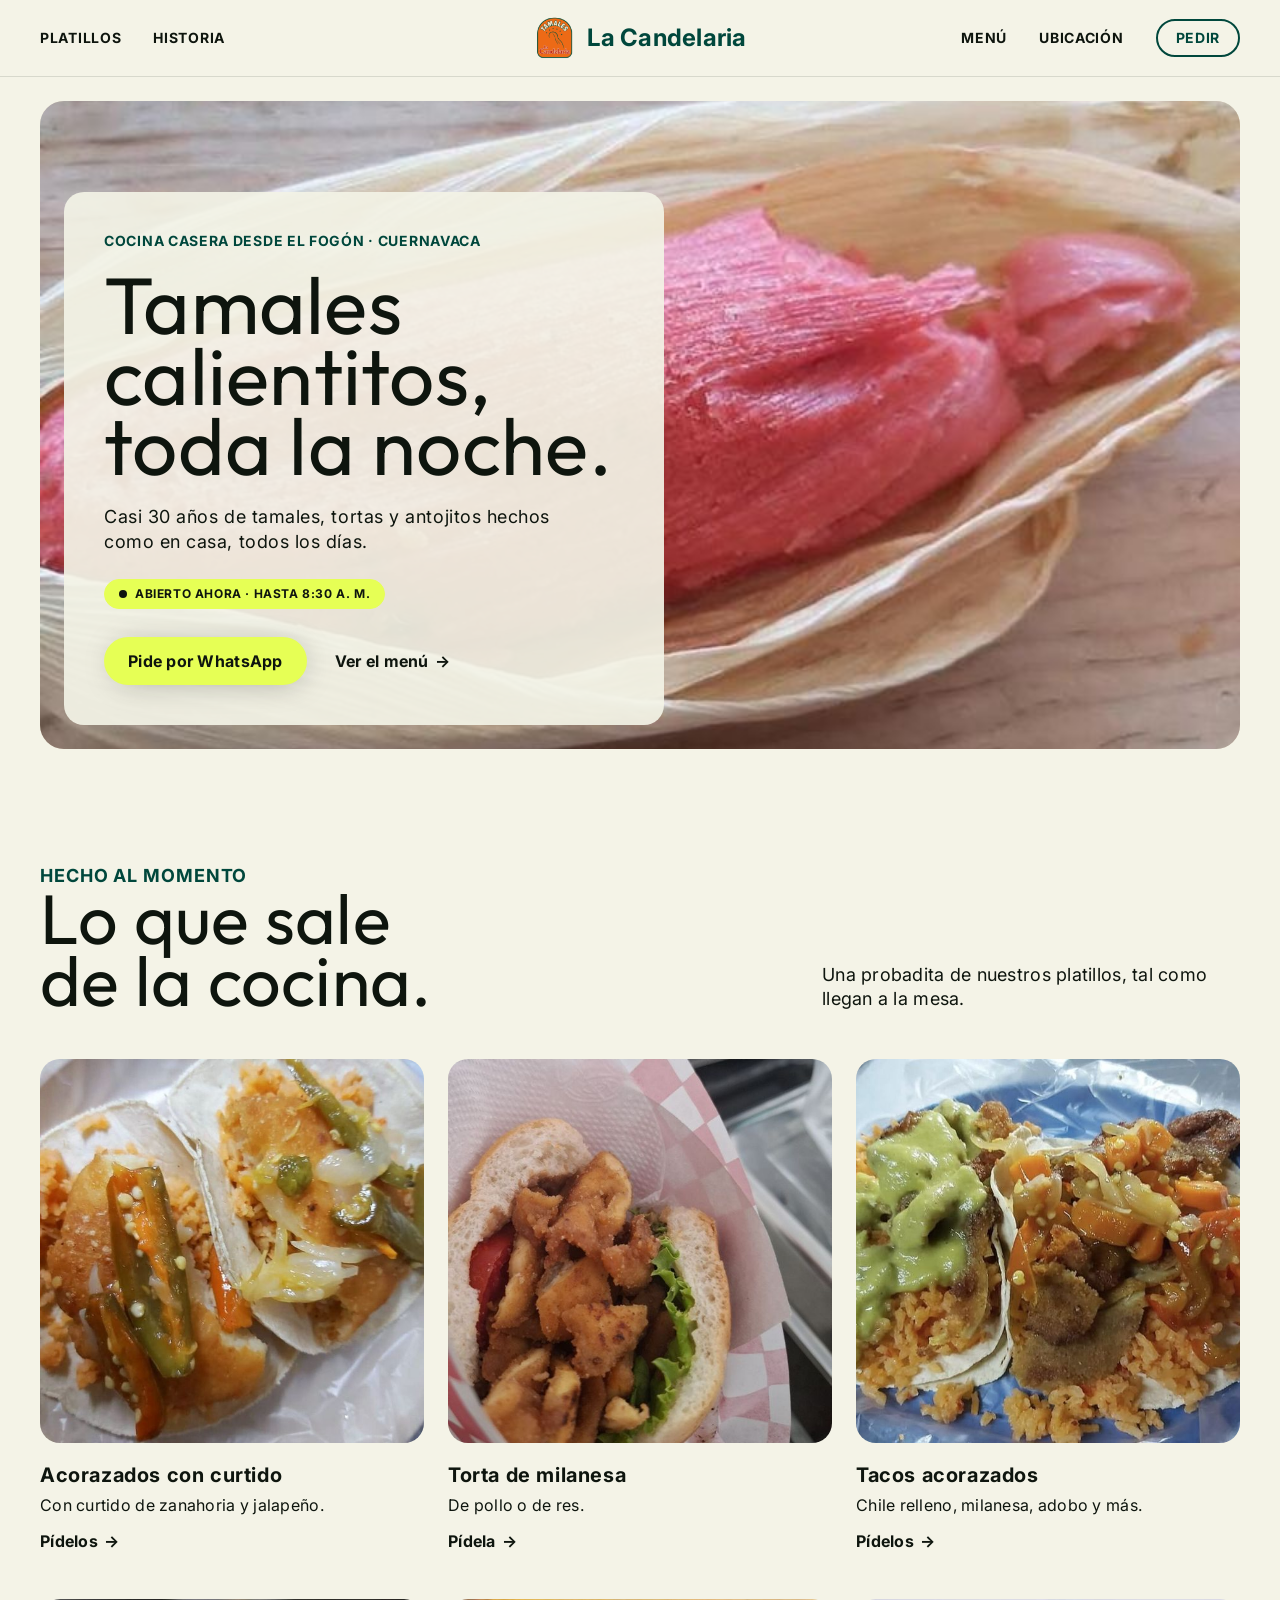
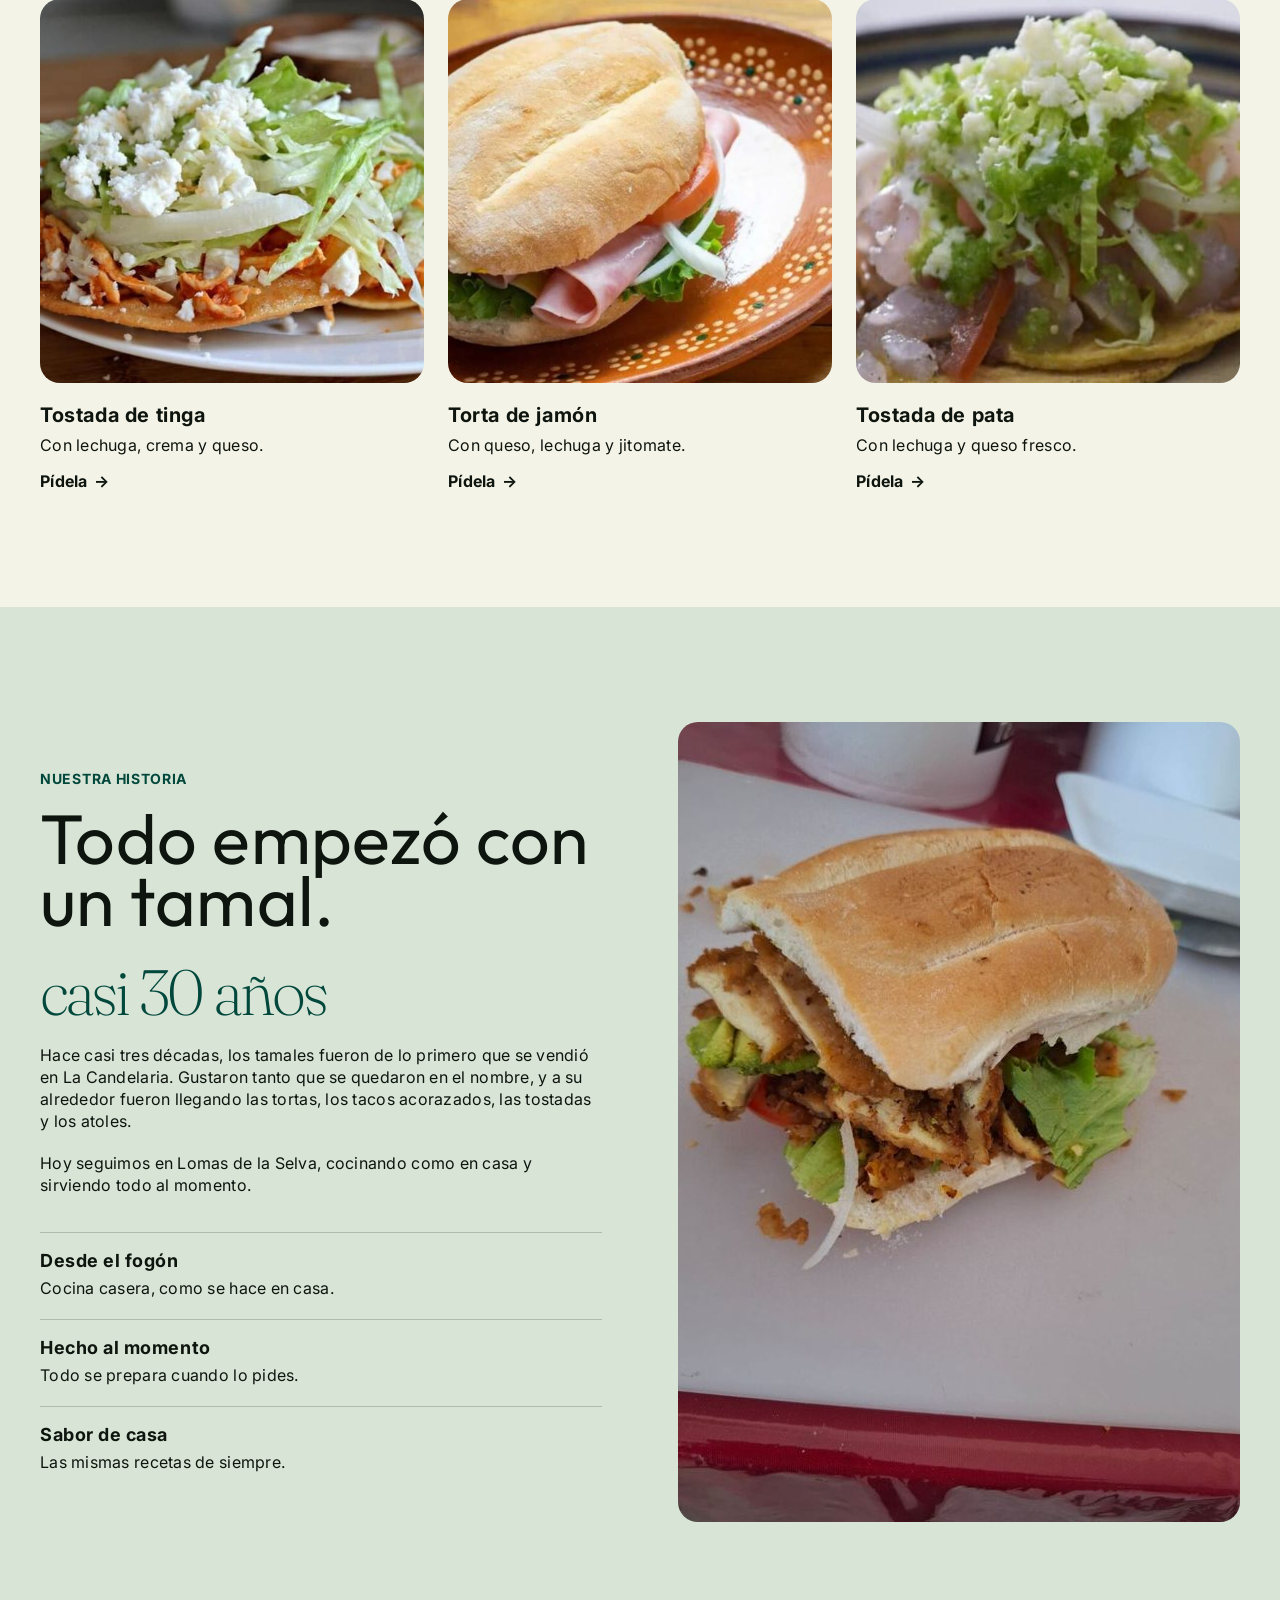
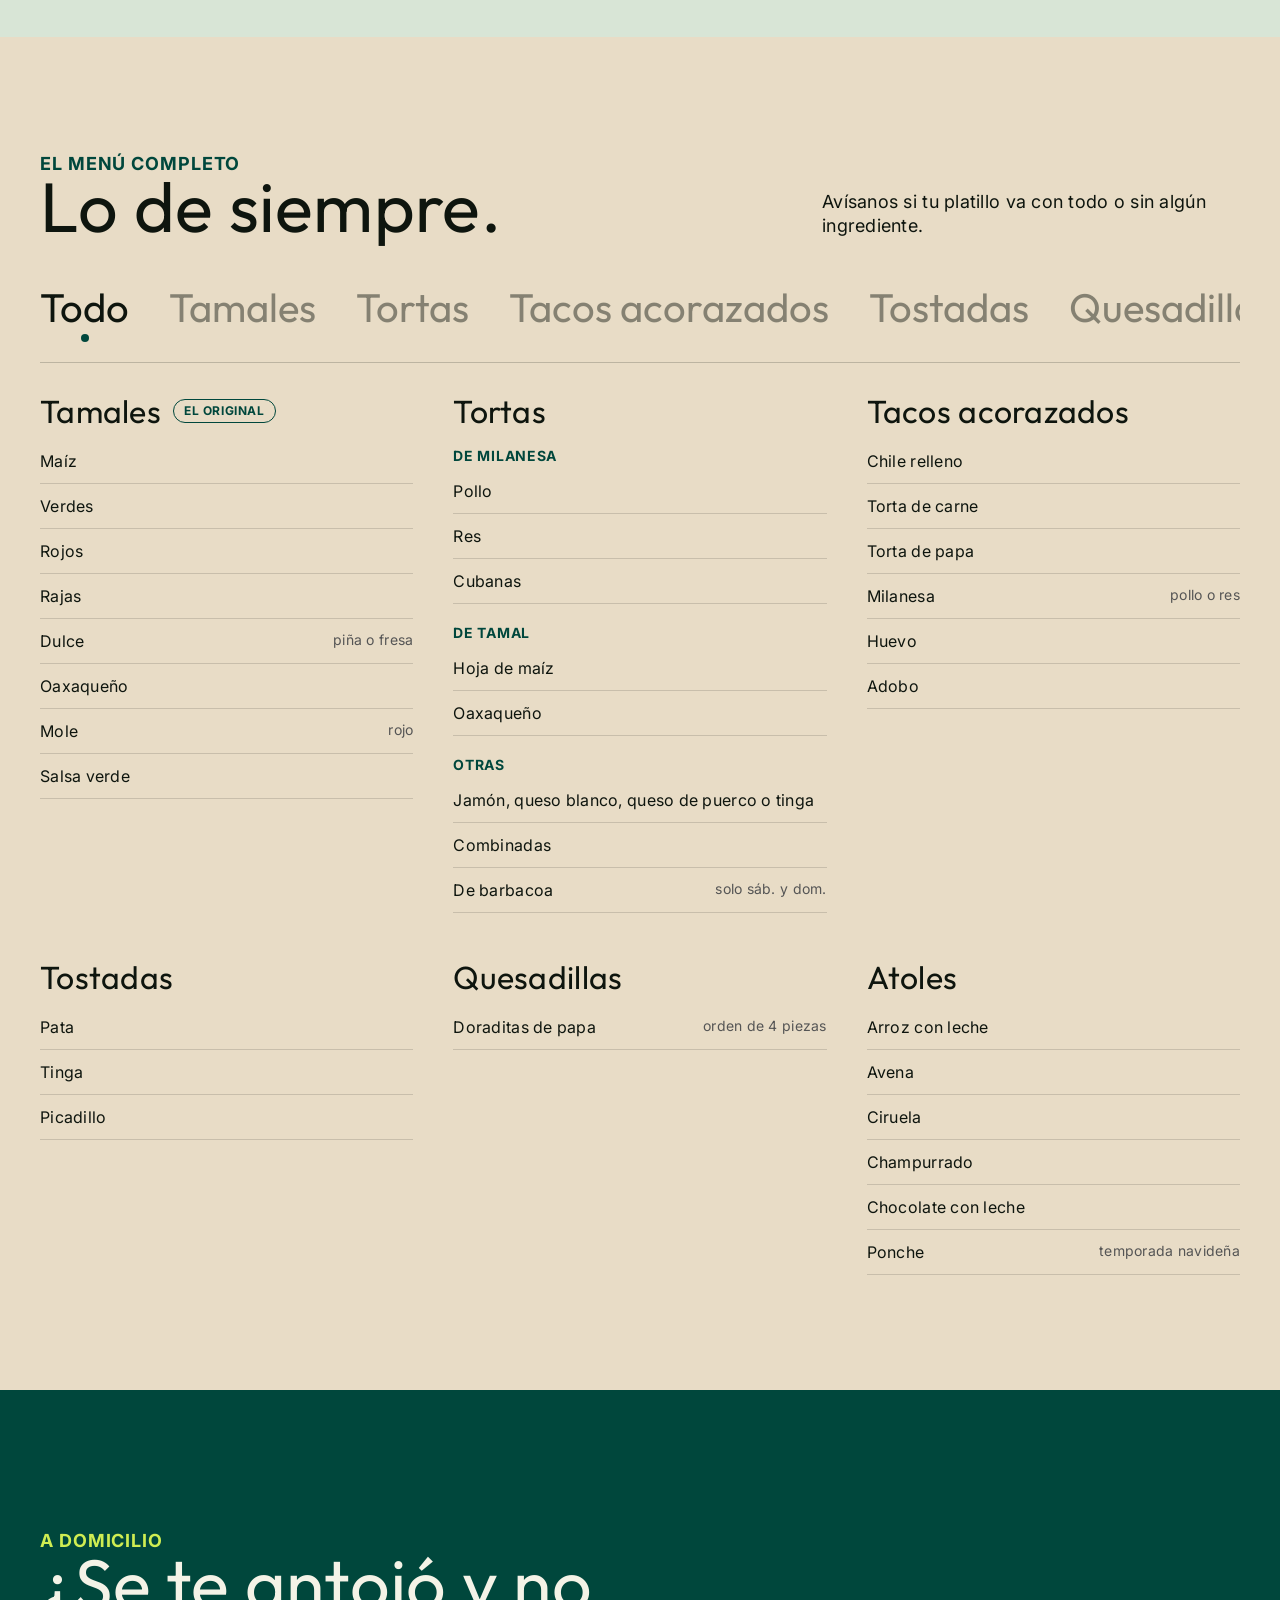
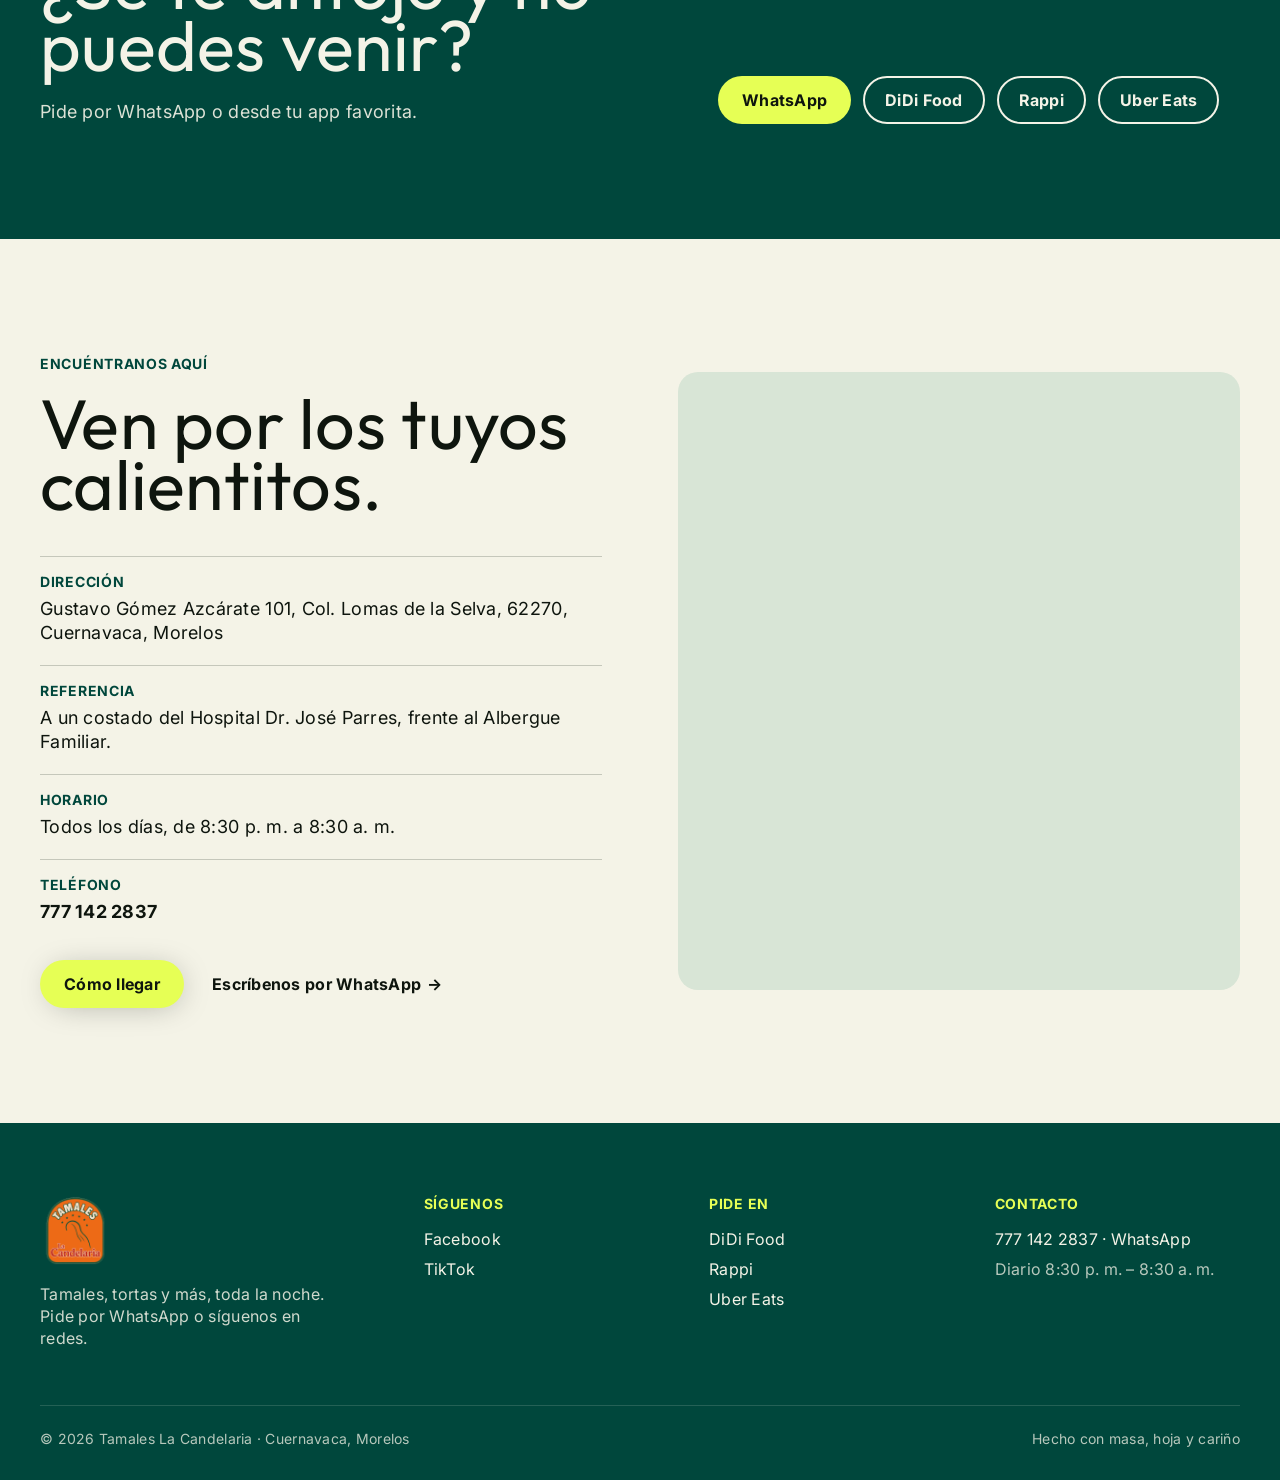
==== commit 3ddb41ae: "Corrige el rediseño: sube la versión aprobada del index.html El commit anterior subió por error una " ====
--- a/index.html
+++ b/index.html
@@ -1,290 +1,528 @@
-<!DOCTYPE html>
+<!doctype html>
 <html lang="es">
 <head>
-<meta charset="UTF-8">
-<meta name="viewport" content="width=device-width, initial-scale=1.0">
-<title>La Candelaria — Tacos, Tortas & Más</title>
-<meta name="description" content="Tamales, tortas y antojitos mexicanos hechos como en casa. Conoce el menú completo de La Candelaria.">
-
-<link rel="icon" type="image/png" sizes="512x512" href="img/favicon-512.png">
-<link rel="icon" type="image/png" sizes="48x48" href="img/favicon-48.png">
-<link rel="icon" type="image/png" sizes="32x32" href="img/favicon-32.png">
-<link rel="icon" type="image/png" sizes="16x16" href="img/favicon-16.png">
-<link rel="apple-touch-icon" sizes="180x180" href="img/favicon-180.png">
-
+<meta charset="utf-8">
+<meta name="viewport" content="width=device-width, initial-scale=1">
+<meta name="color-scheme" content="light">
+<title>Tamales La Candelaria · Tamales, tortas y más en Cuernavaca</title>
+<meta name="description" content="Tamales La Candelaria: casi 30 años de tamales, tortas y antojitos hechos como en casa. Lomas de la Selva, Cuernavaca, Morelos.">
+<meta name="theme-color" content="#00473c">
 <meta property="og:type" content="website">
-<meta property="og:title" content="La Candelaria — Tacos, Tortas & Más">
-<meta property="og:description" content="Tamales, tortas y antojitos mexicanos hechos como en casa. Conoce el menú completo.">
-<meta property="og:image" content="https://emiuwu64.github.io/Tamales/img/og-image.jpg">
-<meta property="og:url" content="https://emiuwu64.github.io/Tamales/">
-<meta property="og:locale" content="es_MX">
+<meta property="og:title" content="Tamales La Candelaria · Cuernavaca">
+<meta property="og:description" content="Tamales, tortas y antojitos hechos como en casa. Abierto toda la noche, de 8:30 p. m. a 8:30 a. m.">
+<meta property="og:url" content="https://tamalesymas.github.io/Tamales/">
+<meta property="og:image" content="https://tamalesymas.github.io/Tamales/img/og-image.jpg">
 <meta name="twitter:card" content="summary_large_image">
-<meta name="twitter:title" content="La Candelaria — Tacos, Tortas & Más">
-<meta name="twitter:description" content="Tamales, tortas y antojitos mexicanos hechos como en casa.">
-<meta name="twitter:image" content="https://emiuwu64.github.io/Tamales/img/og-image.jpg">
-
+<link rel="icon" href="img/favicon.png">
+<link rel="apple-touch-icon" href="img/favicon.png">
 <link rel="preconnect" href="https://fonts.googleapis.com">
 <link rel="preconnect" href="https://fonts.gstatic.com" crossorigin>
-<link rel="stylesheet" href="https://fonts.googleapis.com/css2?family=Fraunces:ital,wght@0,500;0,600;0,700;0,900;1,500;1,600&family=Public+Sans:wght@400;500;600;700;800&family=Permanent+Marker&display=swap">
-<link rel="stylesheet" href="style.css">
+<link href="https://fonts.googleapis.com/css2?family=Outfit:wght@400&family=Inter:wght@400;700&family=Fraunces:opsz,wght@9..144,200&display=swap" rel="stylesheet">
+
+<style>
+/* =========================================================
+   SISTEMA VISUAL
+   Paleta: crema + verde bosque, con un solo color de acción (lima).
+   Tipos: Outfit 400 (titulares), Inter (texto), Fraunces 200 (acento fino).
+   ========================================================= */
+:root{
+  --deep-forest:#00473c;
+  --lime-glow:#e6ff55;
+  --sage-mist:#d8e5d6;
+  --warm-sand:#e8dcc6;
+  --cream:#f4f3e7;
+  --ink:#0e150e;
+  --warm-gray:#8c8c82;
+  --slate:#555555;
+
+  --font-display:"Outfit", ui-sans-serif, system-ui, sans-serif;
+  --font-text:"Inter", ui-sans-serif, system-ui, sans-serif;
+  --font-thin:"Fraunces", Georgia, serif;
+
+  --r-img:20px; --r-card:24px; --r-badge:20px; --r-pill:9999px;
+  --shadow-xl:rgba(14,21,14,.4) 3px 3px 32px -10px;
+  --max:1200px;
+  --section:clamp(64px, 9vw, 120px);
+}
+
+*,*::before,*::after{box-sizing:border-box}
+html{scroll-behavior:smooth; scroll-padding-top:80px; overflow-x:clip}
+body{
+  margin:0; background:var(--cream); color:var(--ink); overflow-x:clip;
+  font:400 16px/1.25 var(--font-text); letter-spacing:.017em;
+  -webkit-font-smoothing:antialiased;
+}
+img{max-width:100%; display:block}
+a{color:inherit}
+.wrap{width:min(var(--max), 100% - 48px); margin-inline:auto}
+@media (max-width:600px){ .wrap{width:calc(100% - 32px)} }
+.sr-only{position:absolute;width:1px;height:1px;overflow:hidden;clip:rect(0 0 0 0);white-space:nowrap}
+:focus-visible{outline:3px solid var(--deep-forest); outline-offset:3px; border-radius:6px}
+
+/* ---------- Tipografía ---------- */
+.eyebrow{
+  margin:0 0 20px; font:700 14px/1.29 var(--font-text);
+  letter-spacing:.05em; text-transform:uppercase; color:var(--deep-forest);
+}
+.display{
+  margin:0; font:400 clamp(52px, 7.4vw, 80px)/.88 var(--font-display);
+  color:var(--ink);
+}
+.h2{
+  margin:0; font:400 clamp(42px, 5.6vw, 70px)/.88 var(--font-display);
+  color:var(--ink);
+}
+.thin{
+  font:200 clamp(44px, 5vw, 64px)/1 var(--font-thin);
+  letter-spacing:-.047em; color:var(--deep-forest);
+}
+.lead{font-size:18px; line-height:1.38; letter-spacing:.03em; max-width:42ch; margin:24px 0 0}
+p{max-width:60ch}
+
+/* ---------- Botones ---------- */
+.pill{
+  display:inline-flex; align-items:center; justify-content:center; gap:8px;
+  border-radius:var(--r-pill); text-decoration:none; cursor:pointer;
+  font:700 16px/1 var(--font-text); letter-spacing:.017em;
+  transition:transform .15s ease, background .15s ease, color .15s ease;
+}
+.pill:hover{transform:translateY(-2px)}
+.pill-lime{background:var(--lime-glow); color:var(--ink); padding:16px 24px; box-shadow:var(--shadow-xl)}
+.pill-outline{border:2px solid var(--deep-forest); color:var(--deep-forest); padding:12px 20px; background:transparent}
+.pill-outline:hover{background:var(--deep-forest); color:var(--cream)}
+.ghost{
+  font:700 16px/1.25 var(--font-text); letter-spacing:.017em; color:var(--ink);
+  text-decoration:none; display:inline-flex; gap:6px; align-items:center;
+}
+.ghost::after{content:"→"; transition:transform .15s}
+.ghost:hover{text-decoration:underline; text-underline-offset:4px}
+.ghost:hover::after{transform:translateX(3px)}
+
+/* ---------- Navegación ---------- */
+.nav{position:sticky; top:0; z-index:50; background:var(--cream); border-bottom:1px solid rgba(14,21,14,.12)}
+.nav-row{display:grid; grid-template-columns:1fr auto 1fr; align-items:center; height:76px}
+.nav-l,.nav-r{display:flex; gap:32px; align-items:center}
+.nav-r{justify-content:flex-end}
+.nav a.link{
+  text-decoration:none; font:700 14px/1 var(--font-text); letter-spacing:.05em;
+  text-transform:uppercase; color:var(--ink);
+}
+.nav a.link:hover{color:var(--deep-forest); text-decoration:underline; text-underline-offset:6px}
+.logo{display:flex; align-items:center; gap:10px; text-decoration:none}
+.logo img{width:44px; height:44px}
+.logo span{font:700 24px/1 var(--font-text); letter-spacing:.01em; color:var(--deep-forest)}
+.nav .pill{font-size:14px; letter-spacing:.05em; text-transform:uppercase; padding:10px 18px}
+@media (max-width:860px){
+  .nav-row{grid-template-columns:1fr auto}
+  .nav-l, .nav a.link{display:none}
+}
+@media (max-width:380px){ .logo span{display:none} }
+
+/* ---------- Hero ---------- */
+.hero{padding-top:24px}
+.hero .wrap{position:relative}
+.hero-media{margin:0; border-radius:var(--r-card); overflow:hidden; height:clamp(420px, 72vh, 680px); background:var(--warm-sand)}
+.hero-media img{width:100%; height:100%; object-fit:cover; object-position:center 55%}
+.hero-panel{
+  position:absolute; left:24px; bottom:24px; max-width:600px;
+  background:rgba(244,243,231,.92); padding:40px; border-radius:var(--r-img);
+}
+.estado{
+  display:inline-flex; align-items:center; gap:8px; margin-top:24px;
+  padding:6px 14px; border-radius:var(--r-badge); border:1.5px solid var(--deep-forest);
+  font:700 12px/1.33 var(--font-text); letter-spacing:.05em; text-transform:uppercase; color:var(--deep-forest);
+}
+.estado i{width:8px; height:8px; border-radius:50%; background:currentColor; flex:none}
+.estado.abierto{background:var(--lime-glow); border-color:var(--lime-glow); color:var(--ink)}
+.acciones{display:flex; flex-wrap:wrap; gap:16px 28px; align-items:center; margin-top:28px}
+@media (max-width:760px){
+  .hero{padding-top:16px}
+  .hero-media{height:58vw; min-height:260px}
+  .hero-panel{position:relative; left:auto; bottom:auto; margin:-56px 12px 0; padding:28px 24px}
+}
+
+/* ---------- Bandas ---------- */
+section{padding-block:var(--section)}
+.band-sage{background:var(--sage-mist)}
+.band-sand{background:var(--warm-sand)}
+.band-forest{background:var(--deep-forest); color:var(--cream)}
+.cabeza{display:flex; justify-content:space-between; align-items:end; gap:24px 40px; flex-wrap:wrap; margin-bottom:48px}
+.cabeza p{margin:0; font-size:18px; line-height:1.33; max-width:38ch}
+
+/* ---------- Historia (split) ---------- */
+.split{display:grid; grid-template-columns:1fr 1fr; gap:clamp(40px, 6vw, 80px); align-items:center}
+.split figure{margin:0; border-radius:var(--r-img); overflow:hidden}
+.split figure img{width:100%; aspect-ratio:4/5; object-fit:cover}
+.historia .thin{margin:28px 0 0}
+.historia p.texto{font-size:16px; line-height:1.38; margin:20px 0 0}
+.valores{margin:36px 0 0; padding:0; display:grid; gap:20px}
+.valores div{border-top:1px solid rgba(14,21,14,.2); padding-top:16px}
+.valores dt{font:700 18px/1.33 var(--font-text); letter-spacing:.03em}
+.valores dd{margin:4px 0 0; line-height:1.38}
+@media (max-width:860px){ .split{grid-template-columns:1fr} .historia figure{order:-1} }
+
+/* ---------- Platillos (tarjetas) ---------- */
+.cards{list-style:none; margin:0; padding:0; display:grid; grid-template-columns:repeat(3, 1fr); gap:48px 24px}
+.card img{width:100%; aspect-ratio:1/1; object-fit:cover; border-radius:var(--r-img)}
+.card-body{padding-top:20px}
+.card h3{margin:0; font:700 20px/1.2 var(--font-text); letter-spacing:.03em}
+.card p{margin:8px 0 16px; line-height:1.25}
+@media (max-width:860px){ .cards{grid-template-columns:repeat(2, 1fr)} }
+@media (max-width:520px){ .cards{grid-template-columns:1fr} }
+
+/* ---------- Menú ---------- */
+.tabs{
+  display:flex; gap:12px 40px; overflow-x:auto; padding:4px 0 20px; margin-bottom:32px;
+  scrollbar-width:none; border-bottom:1px solid rgba(14,21,14,.2);
+}
+.tabs::-webkit-scrollbar{display:none}
+.tabs button{
+  flex:none; position:relative; background:none; border:0; padding:0 0 18px; cursor:pointer;
+  font:400 clamp(28px, 3.4vw, 40px)/.85 var(--font-display); color:var(--ink); opacity:.45;
+  transition:opacity .15s;
+}
+.tabs button:hover{opacity:.8}
+.tabs button[aria-pressed="true"]{opacity:1}
+.tabs button[aria-pressed="true"]::after{
+  content:""; position:absolute; left:50%; bottom:0; width:8px; height:8px; margin-left:-4px;
+  border-radius:50%; background:var(--deep-forest);
+}
+.categorias{display:grid; grid-template-columns:repeat(3, 1fr); gap:48px 40px}
+.categorias.una{grid-template-columns:minmax(0, 560px)}
+.categoria h3{margin:0 0 12px; font:400 32px/1 var(--font-display); display:flex; align-items:center; gap:12px; flex-wrap:wrap}
+.categoria .tag{
+  font:700 12px/1.33 var(--font-text); letter-spacing:.05em; text-transform:uppercase;
+  border:1.5px solid var(--deep-forest); color:var(--deep-forest); border-radius:var(--r-badge); padding:3px 10px;
+}
+.categoria h4{margin:20px 0 4px; font:700 14px/1.29 var(--font-text); letter-spacing:.05em; text-transform:uppercase; color:var(--deep-forest)}
+.categoria ul{list-style:none; margin:0; padding:0}
+.categoria li{display:flex; justify-content:space-between; gap:16px; padding:12px 0; border-bottom:1px solid rgba(14,21,14,.15); font-size:16px}
+.categoria li small{color:var(--slate); font-size:14px; text-align:right}
+.nota{margin:40px 0 0; font-size:14px; color:var(--slate)}
+@media (max-width:860px){ .categorias{grid-template-columns:1fr 1fr} }
+@media (max-width:560px){ .categorias{grid-template-columns:1fr} }
+
+/* ---------- A domicilio ---------- */
+.domicilio .wrap{display:grid; grid-template-columns:1.1fr .9fr; gap:40px; align-items:end}
+.domicilio .h2{color:var(--cream)}
+.domicilio .eyebrow{color:var(--lime-glow)}
+.domicilio p{margin:24px 0 0; font-size:18px; line-height:1.33; opacity:.9}
+.apps{display:flex; flex-wrap:wrap; gap:12px}
+.apps .pill-outline{border-color:var(--cream); color:var(--cream)}
+.apps .pill-outline:hover{background:var(--cream); color:var(--deep-forest)}
+.apps .pill-lime{box-shadow:none}
+@media (max-width:860px){ .domicilio .wrap{grid-template-columns:1fr} }
+
+/* ---------- Visítanos ---------- */
+.datos{margin:40px 0 0; display:grid; gap:20px}
+.datos div{border-top:1px solid rgba(14,21,14,.2); padding-top:16px}
+.datos dt{font:700 14px/1.29 var(--font-text); letter-spacing:.05em; text-transform:uppercase; color:var(--deep-forest)}
+.datos dd{margin:6px 0 0; font-size:18px; line-height:1.33}
+.datos a{text-decoration:none; font-weight:700}
+.datos a:hover{text-decoration:underline}
+.mapa{border-radius:var(--r-img); overflow:hidden; aspect-ratio:4/4.4; background:var(--sage-mist)}
+.mapa iframe{width:100%; height:100%; border:0; display:block}
+.visita .acciones{margin-top:36px}
+
+/* ---------- Pie ---------- */
+footer{background:var(--deep-forest); color:var(--cream); padding-block:72px 32px}
+footer .wrap{display:grid; grid-template-columns:1.4fr 1fr 1fr 1fr; gap:40px}
+footer img{width:72px}
+footer h3{margin:0 0 16px; font:700 14px/1.29 var(--font-text); letter-spacing:.05em; text-transform:uppercase; color:var(--lime-glow)}
+footer ul{list-style:none; margin:0; padding:0; display:grid; gap:10px}
+footer a{text-decoration:none}
+footer a:hover{text-decoration:underline; text-underline-offset:4px}
+footer .marca p{margin:16px 0 0; max-width:30ch; line-height:1.38; opacity:.85}
+footer .legal{
+  grid-column:1/-1; border-top:1px solid rgba(244,243,231,.2); padding-top:24px; margin-top:16px;
+  font-size:14px; opacity:.75; display:flex; justify-content:space-between; flex-wrap:wrap; gap:12px;
+}
+@media (max-width:760px){ footer .wrap{grid-template-columns:1fr 1fr} footer .marca{grid-column:1/-1} }
+
+@media (prefers-reduced-motion: reduce){
+  *,*::before,*::after{transition:none !important; scroll-behavior:auto !important}
+}
+</style>
 </head>
+
 <body>
-
-<header class="site-nav">
+<a class="sr-only" href="#menu">Saltar al menú</a>
+
+<!-- ======================= NAVEGACIÓN ======================= -->
+<header class="nav">
   <div class="wrap nav-row">
-    <a class="brand" href="#top">
-      <img src="img/logo.png" alt="Logotipo de La Candelaria" />
-      <span class="brand-text"><b>La Candelaria</b><span>Tacos · Tortas &amp; Más</span></span>
+    <nav class="nav-l" aria-label="Secciones">
+      <a class="link" href="#cocina">Platillos</a>
+      <a class="link" href="#historia">Historia</a>
+    </nav>
+    <a class="logo" href="#inicio" aria-label="Tamales La Candelaria, inicio">
+      <img src="img/logo.png" alt="" width="44" height="44">
+      <span>La Candelaria</span>
     </a>
-    <nav class="links">
-      <a href="#menu">Menú</a>
-      <a href="#platillos">Platillos</a>
-      <a href="#ubicacion">Ubicación</a>
-      <a href="#contacto">Síguenos</a>
-    </nav>
+    <div class="nav-r">
+      <a class="link" href="#menu">Menú</a>
+      <a class="link" href="#visitanos">Ubicación</a>
+      <a class="pill pill-outline" href="https://wa.me/527771422837" target="_blank" rel="noopener">Pedir</a>
+    </div>
   </div>
 </header>
 
-<main id="top">
-  <section class="hero">
-    <div class="wrap hero-grid">
-      <div class="hero-copy">
-        <svg class="hero-swoosh" viewBox="0 0 200 200" fill="none" aria-hidden="true">
-          <path d="M20,150 C50,60 100,60 90,120 C84,155 130,165 150,120" stroke-width="6" stroke-linecap="round"/>
-        </svg>
-        <p class="eyebrow"><span class="star">★</span> Cocina casera desde el fogón</p>
-        <h1 class="hero-title">TACOS<br><em>TORTAS</em><span class="amp">&amp; más</span></h1>
-        <p class="hero-sub">Tamales, tortas y antojitos mexicanos hechos como en casa, todos los días.</p>
-        <div class="hero-ctas">
-          <a class="btn btn-solid" href="#menu">Ver el menú</a>
-          <a class="btn btn-outline" href="#contacto">Síguenos</a>
-        </div>
+<main id="inicio">
+
+<!-- ======================= HERO ======================= -->
+<section class="hero" style="padding-bottom:0">
+  <div class="wrap">
+    <figure class="hero-media">
+      <img src="img/tamal-dulce-fresa.jpg" alt="Tamal dulce de fresa sobre su hoja de maíz" width="800" height="600">
+    </figure>
+    <div class="hero-panel">
+      <p class="eyebrow">Cocina casera desde el fogón · Cuernavaca</p>
+      <h1 class="display">Tamales calientitos, toda la noche.</h1>
+      <p class="lead">Casi 30 años de tamales, tortas y antojitos hechos como en casa, todos los días.</p>
+      <div class="estado" id="estado" role="status"><i aria-hidden="true"></i><span>Diario de 8:30 p. m. a 8:30 a. m.</span></div>
+      <div class="acciones">
+        <a class="pill pill-lime" href="https://wa.me/527771422837" target="_blank" rel="noopener">Pide por WhatsApp</a>
+        <a class="ghost" href="#menu">Ver el menú</a>
       </div>
-      <div class="hero-photo">
-        <img src="img/torta-milanesa.jpg" alt="Torta de milanesa recién preparada de La Candelaria" />
-        <span class="hero-tag">Hecho al momento</span>
+    </div>
+  </div>
+</section>
+
+<!-- ======================= PLATILLOS ======================= -->
+<section id="cocina">
+  <div class="wrap">
+    <div class="cabeza">
+      <div>
+        <p class="eyebrow">Hecho al momento</p>
+        <h2 class="h2">Lo que sale<br>de la cocina.</h2>
       </div>
-    </div>
-  </section>
-
-  <section class="gallery" id="platillos">
-    <div class="checker-strip"></div>
-    <div class="wrap section">
-      <div class="section-head">
-        <h2 class="section-title">Lo que sale de <span class="accent">la cocina</span></h2>
-        <p class="section-sub">Una probadita de nuestros platillos, tal como llegan a la mesa.</p>
+      <p>Una probadita de nuestros platillos, tal como llegan a la mesa.</p>
+    </div>
+    <ul class="cards">
+      <li class="card">
+        <img src="img/tacos-acorazados-curtido.jpg" alt="Tacos acorazados con curtido de zanahoria y jalapeño" loading="lazy">
+        <div class="card-body"><h3>Acorazados con curtido</h3><p>Con curtido de zanahoria y jalapeño.</p><a class="ghost" href="https://wa.me/527771422837" target="_blank" rel="noopener">Pídelos</a></div>
+      </li>
+      <li class="card">
+        <img src="img/torta-milanesa.jpg" alt="Torta de milanesa" loading="lazy">
+        <div class="card-body"><h3>Torta de milanesa</h3><p>De pollo o de res.</p><a class="ghost" href="https://wa.me/527771422837" target="_blank" rel="noopener">Pídela</a></div>
+      </li>
+      <li class="card">
+        <img src="img/tacos-acorazados.jpg" alt="Tacos acorazados" loading="lazy">
+        <div class="card-body"><h3>Tacos acorazados</h3><p>Chile relleno, milanesa, adobo y más.</p><a class="ghost" href="https://wa.me/527771422837" target="_blank" rel="noopener">Pídelos</a></div>
+      </li>
+      <li class="card">
+        <img src="img/tostada-tinga.jpg" alt="Tostada de tinga con lechuga y queso" loading="lazy">
+        <div class="card-body"><h3>Tostada de tinga</h3><p>Con lechuga, crema y queso.</p><a class="ghost" href="https://wa.me/527771422837" target="_blank" rel="noopener">Pídela</a></div>
+      </li>
+      <li class="card">
+        <img src="img/torta-jamon.jpg" alt="Torta de jamón" loading="lazy">
+        <div class="card-body"><h3>Torta de jamón</h3><p>Con queso, lechuga y jitomate.</p><a class="ghost" href="https://wa.me/527771422837" target="_blank" rel="noopener">Pídela</a></div>
+      </li>
+      <li class="card">
+        <img src="img/tostada-pata.jpg" alt="Tostada de pata" loading="lazy">
+        <div class="card-body"><h3>Tostada de pata</h3><p>Con lechuga y queso fresco.</p><a class="ghost" href="https://wa.me/527771422837" target="_blank" rel="noopener">Pídela</a></div>
+      </li>
+    </ul>
+  </div>
+</section>
+
+<!-- ======================= HISTORIA ======================= -->
+<section id="historia" class="band-sage historia">
+  <div class="wrap split">
+    <div>
+      <p class="eyebrow">Nuestra historia</p>
+      <h2 class="h2">Todo empezó con un tamal.</h2>
+      <p class="thin">casi 30 años</p>
+      <p class="texto">Hace casi tres décadas, los tamales fueron de lo primero que se vendió en La Candelaria. Gustaron tanto que se quedaron en el nombre, y a su alrededor fueron llegando las tortas, los tacos acorazados, las tostadas y los atoles.</p>
+      <p class="texto">Hoy seguimos en Lomas de la Selva, cocinando como en casa y sirviendo todo al momento.</p>
+      <dl class="valores">
+        <div><dt>Desde el fogón</dt><dd>Cocina casera, como se hace en casa.</dd></div>
+        <div><dt>Hecho al momento</dt><dd>Todo se prepara cuando lo pides.</dd></div>
+        <div><dt>Sabor de casa</dt><dd>Las mismas recetas de siempre.</dd></div>
+      </dl>
+    </div>
+    <figure>
+      <img src="img/torta-milanesa-aguacate.jpg" alt="Torta de milanesa con aguacate" loading="lazy" width="600" height="800">
+    </figure>
+  </div>
+</section>
+
+<!-- ======================= MENÚ ======================= -->
+<section id="menu" class="band-sand">
+  <div class="wrap">
+    <div class="cabeza">
+      <div>
+        <p class="eyebrow">El menú completo</p>
+        <h2 class="h2">Lo de siempre.</h2>
       </div>
-      <div class="gallery-grid">
-        <div class="gallery-item g1"><img src="img/torta-milanesa-aguacate.jpg" alt="Torta de milanesa, ya empezada" loading="lazy"><span class="gallery-cap">Torta de milanesa</span></div>
-        <div class="gallery-item g2"><img src="img/tacos-acorazados.jpg" alt="Tacos acorazados con arroz" loading="lazy"><span class="gallery-cap">Tacos acorazados</span></div>
-        <div class="gallery-item g3"><img src="img/tostada-tinga.jpg" alt="Tostadas de tinga con lechuga y queso" loading="lazy"><span class="gallery-cap">Tostada de tinga</span></div>
-        <div class="gallery-item g4"><img src="img/tamal-dulce-fresa.jpg" alt="Tamal dulce de fresa" loading="lazy"><span class="gallery-cap">Tamal dulce de fresa</span></div>
-        <div class="gallery-item g5"><img src="img/torta-jamon.jpg" alt="Torta de jamón con queso, lechuga y jitomate" loading="lazy"><span class="gallery-cap">Torta de jamón</span></div>
-        <div class="gallery-item g6"><img src="img/tacos-acorazados-curtido.jpg" alt="Tacos acorazados con curtido de zanahoria y jalapeño" loading="lazy"><span class="gallery-cap">Tacos acorazados con curtido</span></div>
-        <div class="gallery-item g7"><img src="img/tostada-pata.jpg" alt="Tostada de pata con lechuga y queso fresco" loading="lazy"><span class="gallery-cap">Tostada de pata</span></div>
-        <div class="gallery-item g8"><img src="img/torta-milanesa.jpg" alt="Torta de milanesa recién armada" loading="lazy"><span class="gallery-cap">Torta de milanesa</span></div>
+      <p>Avísanos si tu platillo va con todo o sin algún ingrediente.</p>
+    </div>
+    <div class="tabs" id="tabs" role="group" aria-label="Filtrar menú"></div>
+    <div class="categorias" id="categorias"></div>
+  </div>
+</section>
+
+<!-- ======================= A DOMICILIO ======================= -->
+<section class="band-forest domicilio">
+  <div class="wrap">
+    <div>
+      <p class="eyebrow">A domicilio</p>
+      <h2 class="h2">¿Se te antojó y no puedes venir?</h2>
+      <p>Pide por WhatsApp o desde tu app favorita.</p>
+    </div>
+    <div class="apps">
+      <a class="pill pill-lime" href="https://wa.me/527771422837" target="_blank" rel="noopener">WhatsApp</a>
+      <a class="pill pill-outline" href="https://www.didi-food.com/es-MX/food/store/5764607526004592480/?channel=10&amp;cityId=52170200&amp;lat=18.936528&amp;lng=-99.232878&amp;area=MX&amp;lang=es-MX" target="_blank" rel="noopener">DiDi Food</a>
+      <a class="pill pill-outline" href="https://www.rappi.com.mx/restaurantes/1930163172-tamales-la-candelaria" target="_blank" rel="noopener">Rappi</a>
+      <a class="pill pill-outline" href="https://www.ubereats.com/mx/store/tamales-la-candelaria-el-camioncito-cuernavaca/ItILz7Q6XJuY6WOKVY_g_Q?diningMode=DELIVERY" target="_blank" rel="noopener">Uber Eats</a>
+    </div>
+  </div>
+</section>
+
+<!-- ======================= VISÍTANOS ======================= -->
+<section id="visitanos" class="visita">
+  <div class="wrap split">
+    <div>
+      <p class="eyebrow">Encuéntranos aquí</p>
+      <h2 class="h2">Ven por los tuyos calientitos.</h2>
+      <dl class="datos">
+        <div><dt>Dirección</dt><dd>Gustavo Gómez Azcárate 101, Col. Lomas de la Selva, 62270, Cuernavaca, Morelos</dd></div>
+        <div><dt>Referencia</dt><dd>A un costado del Hospital Dr. José Parres, frente al Albergue Familiar.</dd></div>
+        <div><dt>Horario</dt><dd>Todos los días, de 8:30 p. m. a 8:30 a. m.</dd></div>
+        <div><dt>Teléfono</dt><dd><a href="tel:+527771422837">777 142 2837</a></dd></div>
+      </dl>
+      <div class="acciones">
+        <a class="pill pill-lime" href="https://www.google.com/maps/dir/?api=1&amp;destination=Tamales+la+Candelaria,+Cuernavaca,+Mor." target="_blank" rel="noopener">Cómo llegar</a>
+        <a class="ghost" href="https://wa.me/527771422837" target="_blank" rel="noopener">Escríbenos por WhatsApp</a>
       </div>
     </div>
-  </section>
-
-  <section class="menu" id="menu">
-    <div class="wrap section">
-      <div class="section-head">
-        <h2 class="section-title">El menú <span class="accent">completo</span></h2>
-        <p class="menu-note"><span class="marker">Avísanos</span> si tu platillo va con todo o sin algún ingrediente.</p>
-        <div class="delivery-ctas">
-          <a class="btn btn-solid" href="https://www.didi-food.com/es-MX/food/store/5764607526004592480/?channel=10&amp;cityId=52170200&amp;lat=18.936528&amp;lng=-99.232878&amp;ddlCode=q9TJD0&amp;area=MX&amp;lang=es-MX&amp;appKey=ds&amp;dp_sub2=googlemap&amp;redirectType=2" target="_blank" rel="noopener">
-            <svg viewBox="0 0 24 24" fill="currentColor" aria-hidden="true"><path d="M6 8h12l-1 12H7L6 8Zm3-2a3 3 0 0 1 6 0v2H9V6Zm2 0v2h2V6a1 1 0 0 0-2 0Z"/></svg>
-            DiDi Food
-          </a>
-          <a class="btn btn-solid" href="https://www.rappi.com.mx/restaurantes/1930163172-tamales-la-candelaria" target="_blank" rel="noopener">
-            <svg viewBox="0 0 24 24" fill="currentColor" aria-hidden="true"><path d="M6 8h12l-1 12H7L6 8Zm3-2a3 3 0 0 1 6 0v2H9V6Zm2 0v2h2V6a1 1 0 0 0-2 0Z"/></svg>
-            Rappi
-          </a>
-          <a class="btn btn-solid" href="https://www.ubereats.com/mx/store/tamales-la-candelaria-el-camioncito-cuernavaca/ItILz7Q6XJuY6WOKVY_g_Q?diningMode=DELIVERY" target="_blank" rel="noopener">
-            <svg viewBox="0 0 24 24" fill="currentColor" aria-hidden="true"><path d="M6 8h12l-1 12H7L6 8Zm3-2a3 3 0 0 1 6 0v2H9V6Zm2 0v2h2V6a1 1 0 0 0-2 0Z"/></svg>
-            Uber Eats
-          </a>
-        </div>
-      </div>
-
-      <div class="menu-board">
-        <article class="menu-card c-tamales">
-          <h3>Tamales</h3>
-          <div class="items">
-            <ul>
-              <li>Maíz</li>
-              <li>Verdes</li>
-              <li>Rojos</li>
-              <li>Rajas</li>
-              <li>Dulce (piña, fresa)</li>
-              <li>Oaxaqueño</li>
-              <li>Mole (rojo)</li>
-              <li>Salsa verde</li>
-            </ul>
-          </div>
-        </article>
-
-        <article class="menu-card c-tortas">
-          <h3>Tortas</h3>
-          <div class="items">
-            <p>De milanesa</p>
-            <ul><li>Pollo</li><li>Res</li><li>Cubanas</li></ul>
-            <p>De tamal</p>
-            <ul><li>Hoja de maíz</li><li>Oaxaqueño</li></ul>
-            <p>Otras</p>
-            <ul>
-              <li>Jamón, queso blanco, queso de puerco o tinga</li>
-              <li>Combinadas</li>
-              <li>De barbacoa (solo sábado y domingo)</li>
-            </ul>
-          </div>
-        </article>
-
-        <article class="menu-card c-tacos">
-          <h3>Tacos acorazados</h3>
-          <div class="items">
-            <ul>
-              <li>Chile relleno</li>
-              <li>Torta de carne</li>
-              <li>Torta de papa</li>
-              <li>Milanesa (pollo o res)</li>
-              <li>Huevo</li>
-              <li>Adobo</li>
-            </ul>
-          </div>
-        </article>
-
-        <article class="menu-card c-tostadas">
-          <h3>Tostadas</h3>
-          <div class="items">
-            <ul>
-              <li>Pata</li>
-              <li>Tinga</li>
-              <li>Picadillo</li>
-            </ul>
-          </div>
-        </article>
-
-        <article class="menu-card c-quesadillas">
-          <h3>Quesadillas</h3>
-          <div class="items">
-            <ul>
-              <li>Doraditas de papa (orden de 4 piezas)</li>
-            </ul>
-          </div>
-        </article>
-
-        <article class="menu-card c-atoles">
-          <h3>Atoles</h3>
-          <div class="items">
-            <ul>
-              <li>Arroz con leche</li>
-              <li>Avena</li>
-              <li>Ciruela</li>
-              <li>Champurrado</li>
-              <li>Chocolate con leche</li>
-              <li>Ponche (temporada navideña)</li>
-            </ul>
-          </div>
-        </article>
-      </div>
-    </div>
-  </section>
-
-  <section class="location" id="ubicacion">
-    <div class="wrap section">
-      <div class="section-head">
-        <h2 class="section-title">Encuéntranos <span class="accent">aquí</span></h2>
-        <p class="section-sub">A un costado del Hospital Dr. José Parres, frente al Albergue Familiar.</p>
-      </div>
-      <div class="location-grid">
-        <div class="location-map">
-          <iframe
-            src="https://www.google.com/maps?q=Tamales+la+Candelaria,+Cuernavaca,+Mor.&output=embed"
-            loading="lazy"
-            referrerpolicy="no-referrer-when-downgrade"
-            title="Mapa de ubicación de La Candelaria"></iframe>
-        </div>
-        <div class="location-info">
-          <p class="location-address">
-            Gustavo Gómez Azcárate 101<br>
-            Col. Lomas de la Selva, 62270<br>
-            Cuernavaca, Morelos
-          </p>
-          <p class="location-hint">A un costado del Hospital Dr. José Parres, frente al Albergue Familiar.</p>
-          <a class="btn btn-solid" href="https://www.google.com/maps/dir/?api=1&destination=Tamales+la+Candelaria,+Cuernavaca,+Mor." target="_blank" rel="noopener">Cómo llegar</a>
-        </div>
-      </div>
-    </div>
-  </section>
+    <div class="mapa">
+      <iframe src="https://www.google.com/maps?q=Tamales+la+Candelaria,+Cuernavaca,+Mor.&amp;output=embed" loading="lazy" referrerpolicy="no-referrer-when-downgrade" title="Mapa de ubicación de Tamales La Candelaria"></iframe>
+    </div>
+  </div>
+</section>
+
 </main>
 
-<footer id="contacto">
-  <div class="wrap footer-grid">
+<!-- ======================= PIE ======================= -->
+<footer>
+  <div class="wrap">
+    <div class="marca">
+      <img src="img/logo.png" alt="Tamales La Candelaria" width="72" height="72">
+      <p>Tamales, tortas y más, toda la noche. Pide por WhatsApp o síguenos en redes.</p>
+    </div>
     <div>
-      <div class="footer-brand">
-        <img src="img/logo.png" alt="Logotipo de La Candelaria" />
-        <span class="brand-text"><b>La Candelaria</b><span>Tacos · Tortas &amp; Más</span></span>
-      </div>
-    </div>
-
+      <h3>Síguenos</h3>
+      <ul>
+        <li><a href="https://www.facebook.com/lacandelaria.tamales" target="_blank" rel="noopener">Facebook</a></li>
+        <li><a href="https://www.tiktok.com/@tamales_la_candelaria" target="_blank" rel="noopener">TikTok</a></li>
+      </ul>
+    </div>
     <div>
-      <h4>Síguenos</h4>
-      <ul class="foot-list">
-        <li>
-          <a href="https://www.facebook.com/lacandelaria.tamales" target="_blank" rel="noopener">
-            <svg viewBox="0 0 24 24" fill="currentColor" aria-hidden="true"><path d="M13.5 21v-7.7h2.6l.4-3h-3v-1.9c0-.87.24-1.46 1.5-1.46h1.6V4.3c-.28-.04-1.23-.12-2.35-.12-2.32 0-3.9 1.42-3.9 4.02v2.1H7.7v3h2.65V21h3.15Z"/></svg>
-            Facebook
-          </a>
-        </li>
-        <li>
-          <a href="https://www.tiktok.com/@tamales_la_candelaria" target="_blank" rel="noopener">
-            <svg viewBox="0 0 24 24" fill="currentColor" aria-hidden="true"><path d="M16.5 3c.4 2.2 1.9 3.7 4 4v2.9c-1.4 0-2.8-.4-4-1.2v6.4c0 3.3-2.7 5.9-5.9 5.9S4.7 17.4 4.7 14.1c0-3.2 2.6-5.8 5.7-5.9v3.1c-1.5.1-2.6 1.3-2.6 2.8 0 1.5 1.3 2.8 2.8 2.8s2.8-1.3 2.8-2.8V3h3.1Z"/></svg>
-            TikTok
-          </a>
-        </li>
+      <h3>Pide en</h3>
+      <ul>
+        <li><a href="https://www.didi-food.com/es-MX/food/store/5764607526004592480/?channel=10&amp;cityId=52170200&amp;lat=18.936528&amp;lng=-99.232878&amp;area=MX&amp;lang=es-MX" target="_blank" rel="noopener">DiDi Food</a></li>
+        <li><a href="https://www.rappi.com.mx/restaurantes/1930163172-tamales-la-candelaria" target="_blank" rel="noopener">Rappi</a></li>
+        <li><a href="https://www.ubereats.com/mx/store/tamales-la-candelaria-el-camioncito-cuernavaca/ItILz7Q6XJuY6WOKVY_g_Q?diningMode=DELIVERY" target="_blank" rel="noopener">Uber Eats</a></li>
       </ul>
     </div>
-
     <div>
-      <h4>Pide en</h4>
-      <ul class="foot-list">
-        <li>
-          <a href="https://www.didi-food.com/es-MX/food/store/5764607526004592480/?channel=10&amp;cityId=52170200&amp;lat=18.936528&amp;lng=-99.232878&amp;ddlCode=q9TJD0&amp;area=MX&amp;lang=es-MX&amp;appKey=ds&amp;dp_sub2=googlemap&amp;redirectType=2" target="_blank" rel="noopener">
-            <svg viewBox="0 0 24 24" fill="currentColor" aria-hidden="true"><path d="M6 8h12l-1 12H7L6 8Zm3-2a3 3 0 0 1 6 0v2H9V6Zm2 0v2h2V6a1 1 0 0 0-2 0Z"/></svg>
-            DiDi Food
-          </a>
-        </li>
-        <li>
-          <a href="https://www.rappi.com.mx/restaurantes/1930163172-tamales-la-candelaria" target="_blank" rel="noopener">
-            <svg viewBox="0 0 24 24" fill="currentColor" aria-hidden="true"><path d="M6 8h12l-1 12H7L6 8Zm3-2a3 3 0 0 1 6 0v2H9V6Zm2 0v2h2V6a1 1 0 0 0-2 0Z"/></svg>
-            Rappi
-          </a>
-        </li>
-        <li>
-          <a href="https://www.ubereats.com/mx/store/tamales-la-candelaria-el-camioncito-cuernavaca/ItILz7Q6XJuY6WOKVY_g_Q?diningMode=DELIVERY" target="_blank" rel="noopener">
-            <svg viewBox="0 0 24 24" fill="currentColor" aria-hidden="true"><path d="M6 8h12l-1 12H7L6 8Zm3-2a3 3 0 0 1 6 0v2H9V6Zm2 0v2h2V6a1 1 0 0 0-2 0Z"/></svg>
-            Uber Eats
-          </a>
-        </li>
+      <h3>Contacto</h3>
+      <ul>
+        <li><a href="tel:+527771422837">777 142 2837</a> · <a href="https://wa.me/527771422837" target="_blank" rel="noopener">WhatsApp</a></li>
+        <li style="opacity:.75">Diario 8:30 p. m. – 8:30 a. m.</li>
       </ul>
     </div>
-
-    <div>
-      <h4>Contacto</h4>
-      <ul class="foot-list">
-        <li>
-          <a href="tel:+527771422837">
-            <svg viewBox="0 0 24 24" fill="currentColor" aria-hidden="true"><path d="M6.6 10.8c1.4 2.7 3.6 4.9 6.3 6.3l2.1-2.1c.3-.3.7-.4 1-.2 1.1.4 2.3.6 3.5.6.6 0 1 .4 1 1V20c0 .6-.4 1-1 1C9.6 21 3 14.4 3 6.3c0-.6.4-1 1-1h3.6c.6 0 1 .4 1 1 0 1.2.2 2.4.6 3.5.1.4 0 .8-.2 1l-2.1 2.1Z"/></svg>
-            777 142 2837
-          </a>
-        </li>
-      </ul>
-    </div>
-  </div>
-  <div class="foot-bottom">La Candelaria · Tacos, tortas y más — pide directo por teléfono o síguenos en redes.</div>
+    <div class="legal">
+      <span>© <span id="anio"></span> Tamales La Candelaria · Cuernavaca, Morelos</span>
+      <span>Hecho con masa, hoja y cariño</span>
+    </div>
+  </div>
 </footer>
 
+<script>
+/* =========================================================
+   ✏️  MENÚ — para agregar o quitar algo, edita esta lista
+   ========================================================= */
+const MENU = [
+  { id:"tamales", nombre:"Tamales", tag:"El original", grupos:[
+    { items:["Maíz","Verdes","Rojos","Rajas",["Dulce","piña o fresa"],"Oaxaqueño",["Mole","rojo"],"Salsa verde"] },
+  ]},
+  { id:"tortas", nombre:"Tortas", grupos:[
+    { titulo:"De milanesa", items:["Pollo","Res","Cubanas"] },
+    { titulo:"De tamal",    items:["Hoja de maíz","Oaxaqueño"] },
+    { titulo:"Otras",       items:[["Jamón, queso blanco, queso de puerco o tinga",""],"Combinadas",["De barbacoa","solo sáb. y dom."]] },
+  ]},
+  { id:"acorazados", nombre:"Tacos acorazados", grupos:[
+    { items:["Chile relleno","Torta de carne","Torta de papa",["Milanesa","pollo o res"],"Huevo","Adobo"] },
+  ]},
+  { id:"tostadas", nombre:"Tostadas", grupos:[
+    { items:["Pata","Tinga","Picadillo"] },
+  ]},
+  { id:"quesadillas", nombre:"Quesadillas", grupos:[
+    { items:[["Doraditas de papa","orden de 4 piezas"]] },
+  ]},
+  { id:"atoles", nombre:"Atoles", grupos:[
+    { items:["Arroz con leche","Avena","Ciruela","Champurrado","Chocolate con leche",["Ponche","temporada navideña"]] },
+  ]},
+];
+
+/* ✏️ HORARIO (formato 24 h). Abre en la noche y cierra en la mañana. */
+const HORARIO = { abre: 20.5, cierra: 8.5 };   // 8:30 p. m. → 8:30 a. m.
+
+/* =========================================================
+   Lógica de la página (no hace falta tocar)
+   ========================================================= */
+const $ = (s, c=document) => c.querySelector(s);
+$("#anio").textContent = new Date().getFullYear();
+
+// Mensaje prellenado de WhatsApp
+document.querySelectorAll("a[href^='https://wa.me/']").forEach(a => {
+  a.href += "?text=" + encodeURIComponent("¡Hola, La Candelaria! Quiero hacer un pedido");
+});
+
+// ¿Abierto ahora? (hora de Cuernavaca; el horario cruza la medianoche)
+(() => {
+  const ahora = new Date(new Date().toLocaleString("en-US", { timeZone: "America/Mexico_City" }));
+  const h = ahora.getHours() + ahora.getMinutes() / 60;
+  const el = $("#estado"), txt = $("span", el);
+  if (h >= HORARIO.abre || h < HORARIO.cierra) {
+    el.classList.add("abierto");
+    txt.textContent = "Abierto ahora · hasta 8:30 a. m.";
+  } else {
+    txt.textContent = "Cerrado · abrimos hoy a las 8:30 p. m.";
+  }
+})();
+
+// Menú con pestañas
+const tabs = $("#tabs"), cont = $("#categorias");
+function pintarMenu(f = "todo") {
+  cont.innerHTML = "";
+  cont.classList.toggle("una", f !== "todo");
+  MENU.filter(c => f === "todo" || c.id === f).forEach(c => {
+    const art = document.createElement("article");
+    art.className = "categoria";
+    art.innerHTML = `<h3>${c.nombre}${c.tag ? `<span class="tag">${c.tag}</span>` : ""}</h3>` +
+      c.grupos.map(g => `${g.titulo ? `<h4>${g.titulo}</h4>` : ""}<ul>${
+        g.items.map(it => Array.isArray(it)
+          ? `<li><span>${it[0]}</span>${it[1] ? `<small>${it[1]}</small>` : ""}</li>`
+          : `<li><span>${it}</span></li>`).join("")
+      }</ul>`).join("");
+    cont.appendChild(art);
+  });
+}
+[{id:"todo", nombre:"Todo"}, ...MENU].forEach((c, i) => {
+  const b = document.createElement("button");
+  b.type = "button"; b.textContent = c.nombre;
+  b.setAttribute("aria-pressed", i === 0);
+  b.addEventListener("click", () => {
+    tabs.querySelectorAll("button").forEach(x => x.setAttribute("aria-pressed", x === b));
+    pintarMenu(c.id);
+  });
+  tabs.appendChild(b);
+});
+pintarMenu();
+</script>
 </body>
 </html>
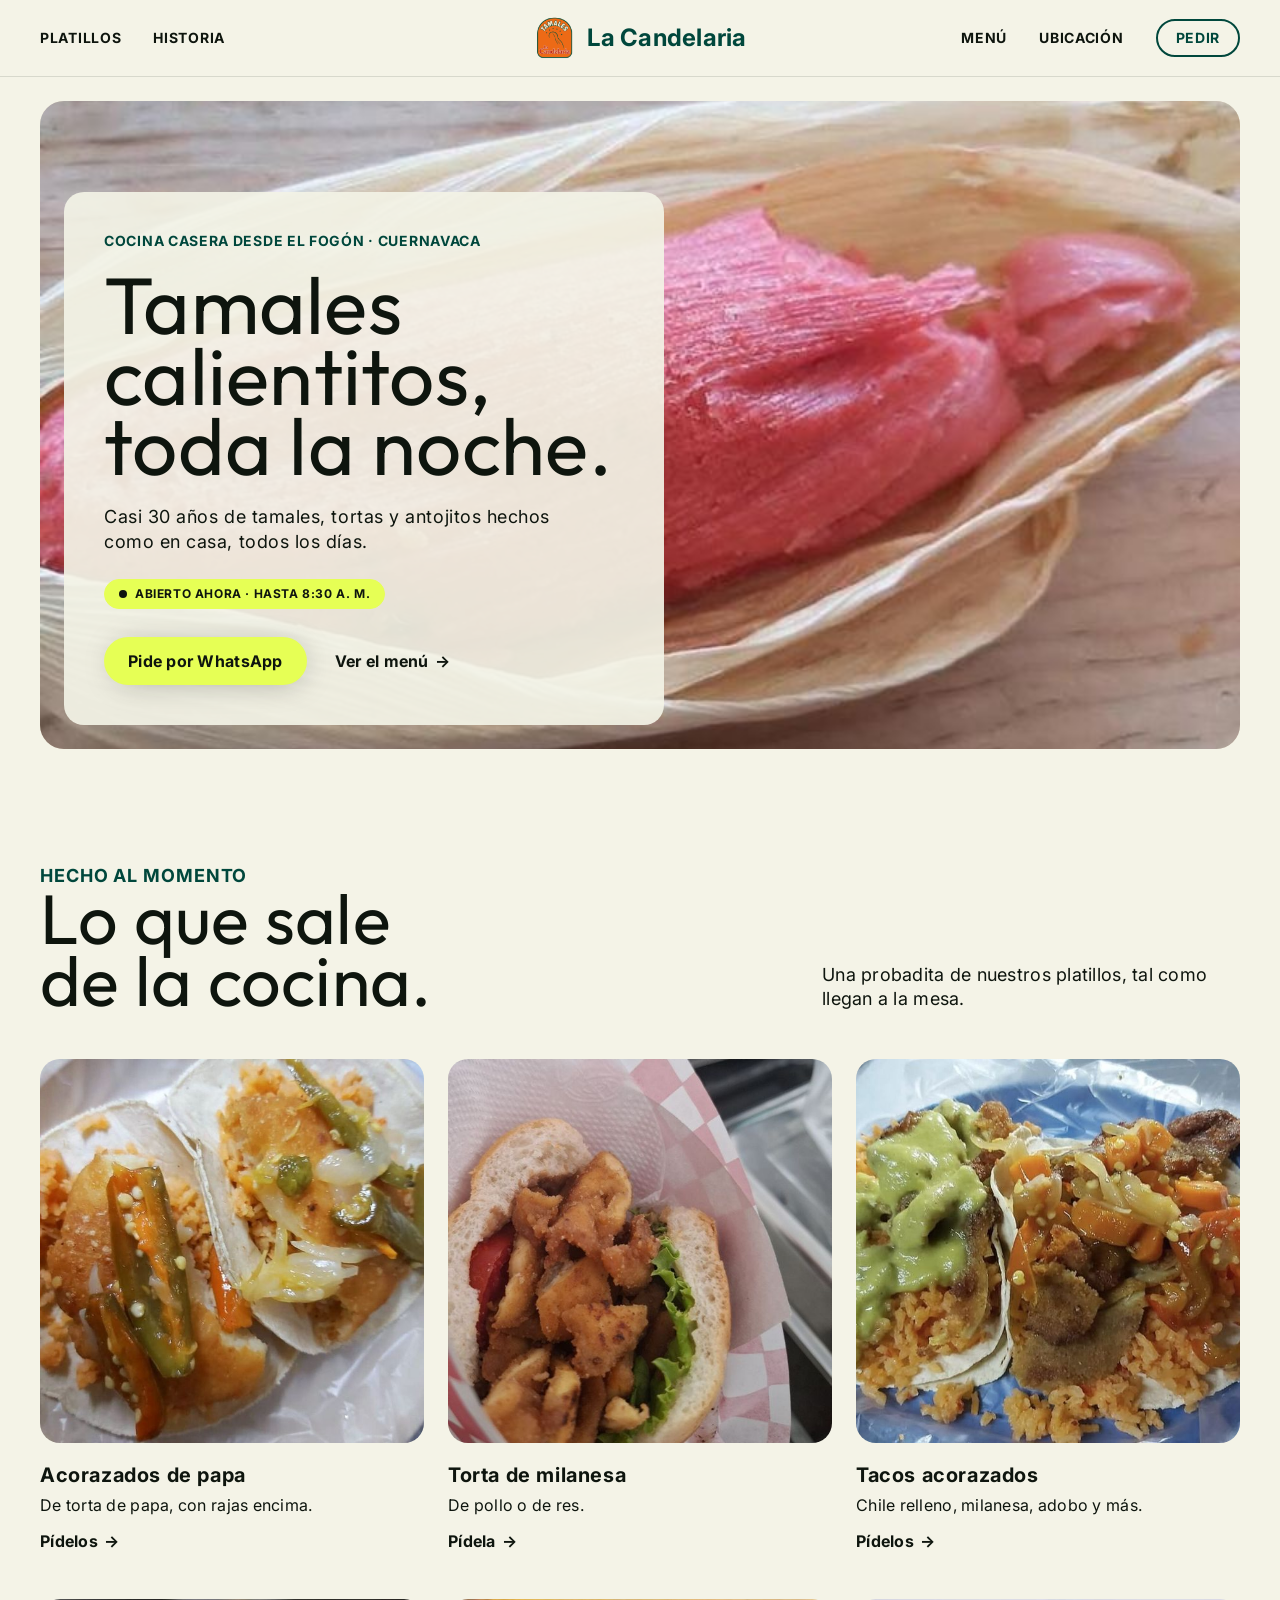
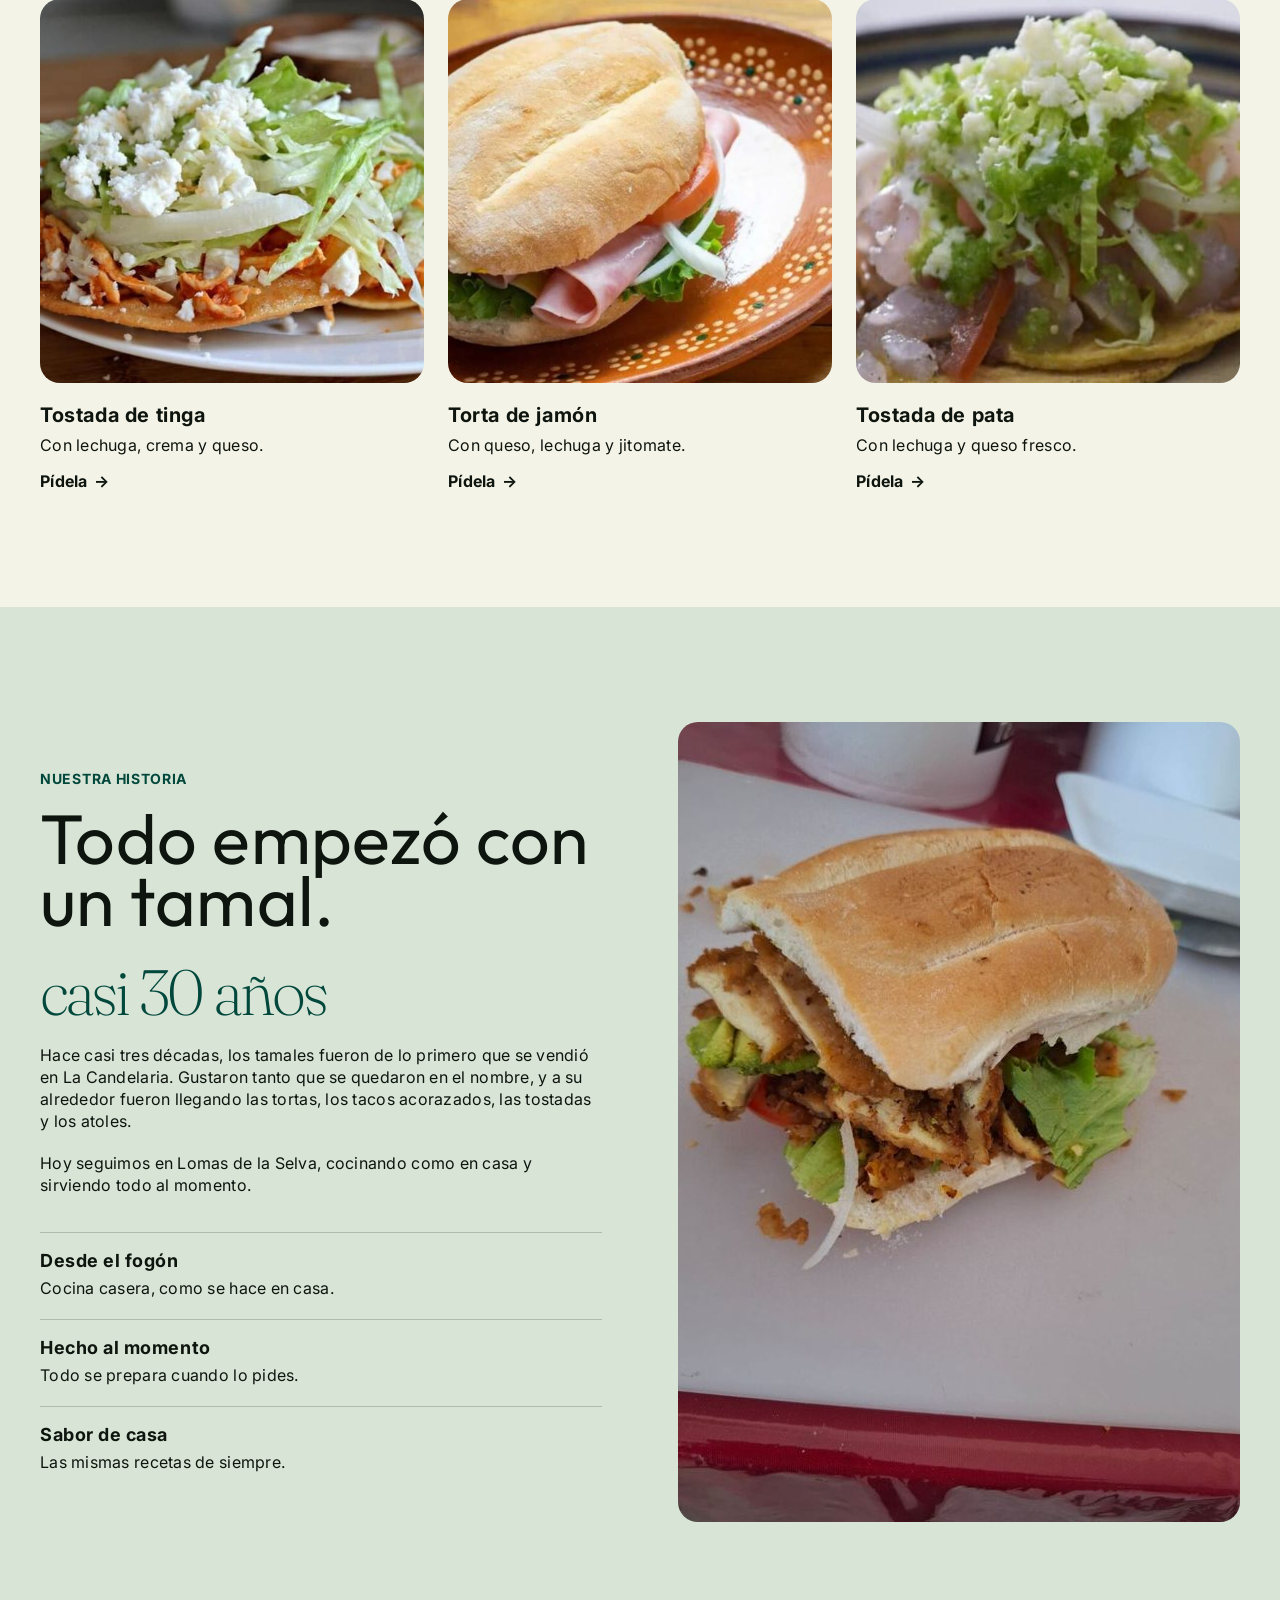
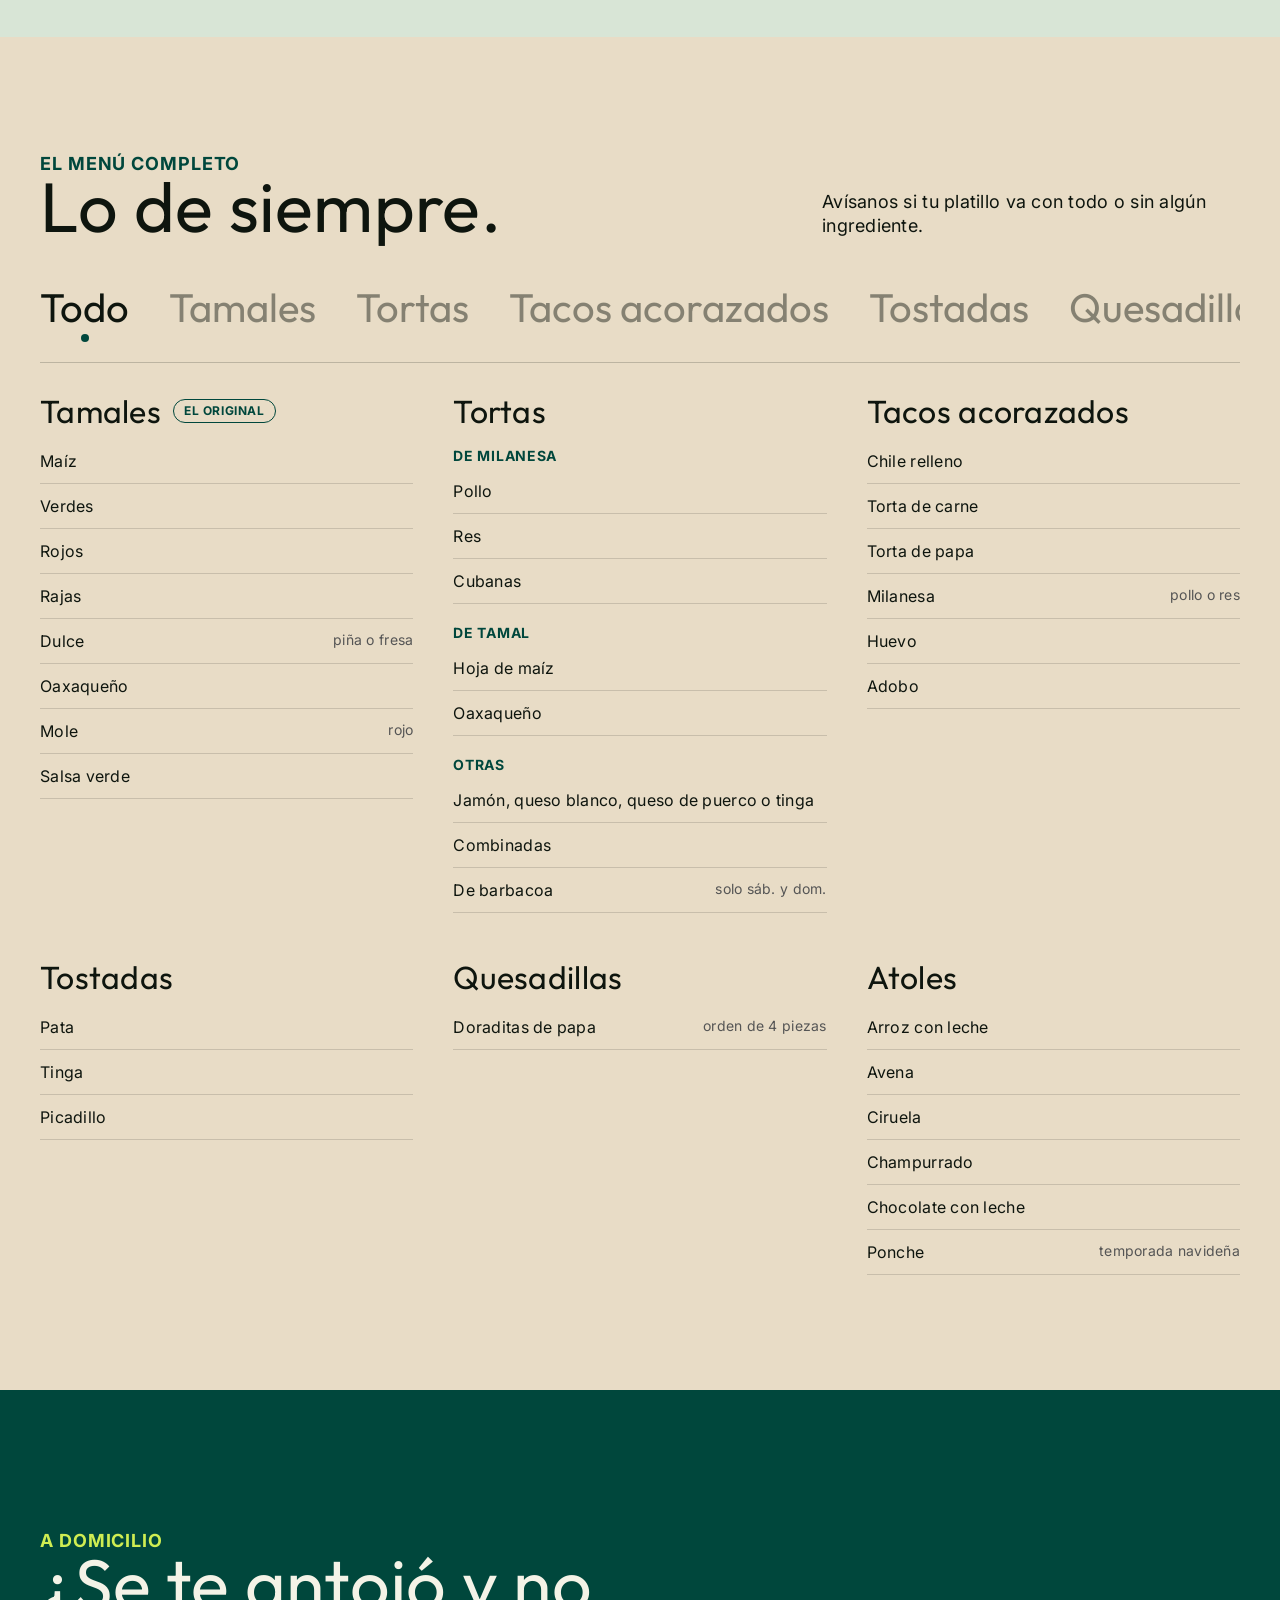
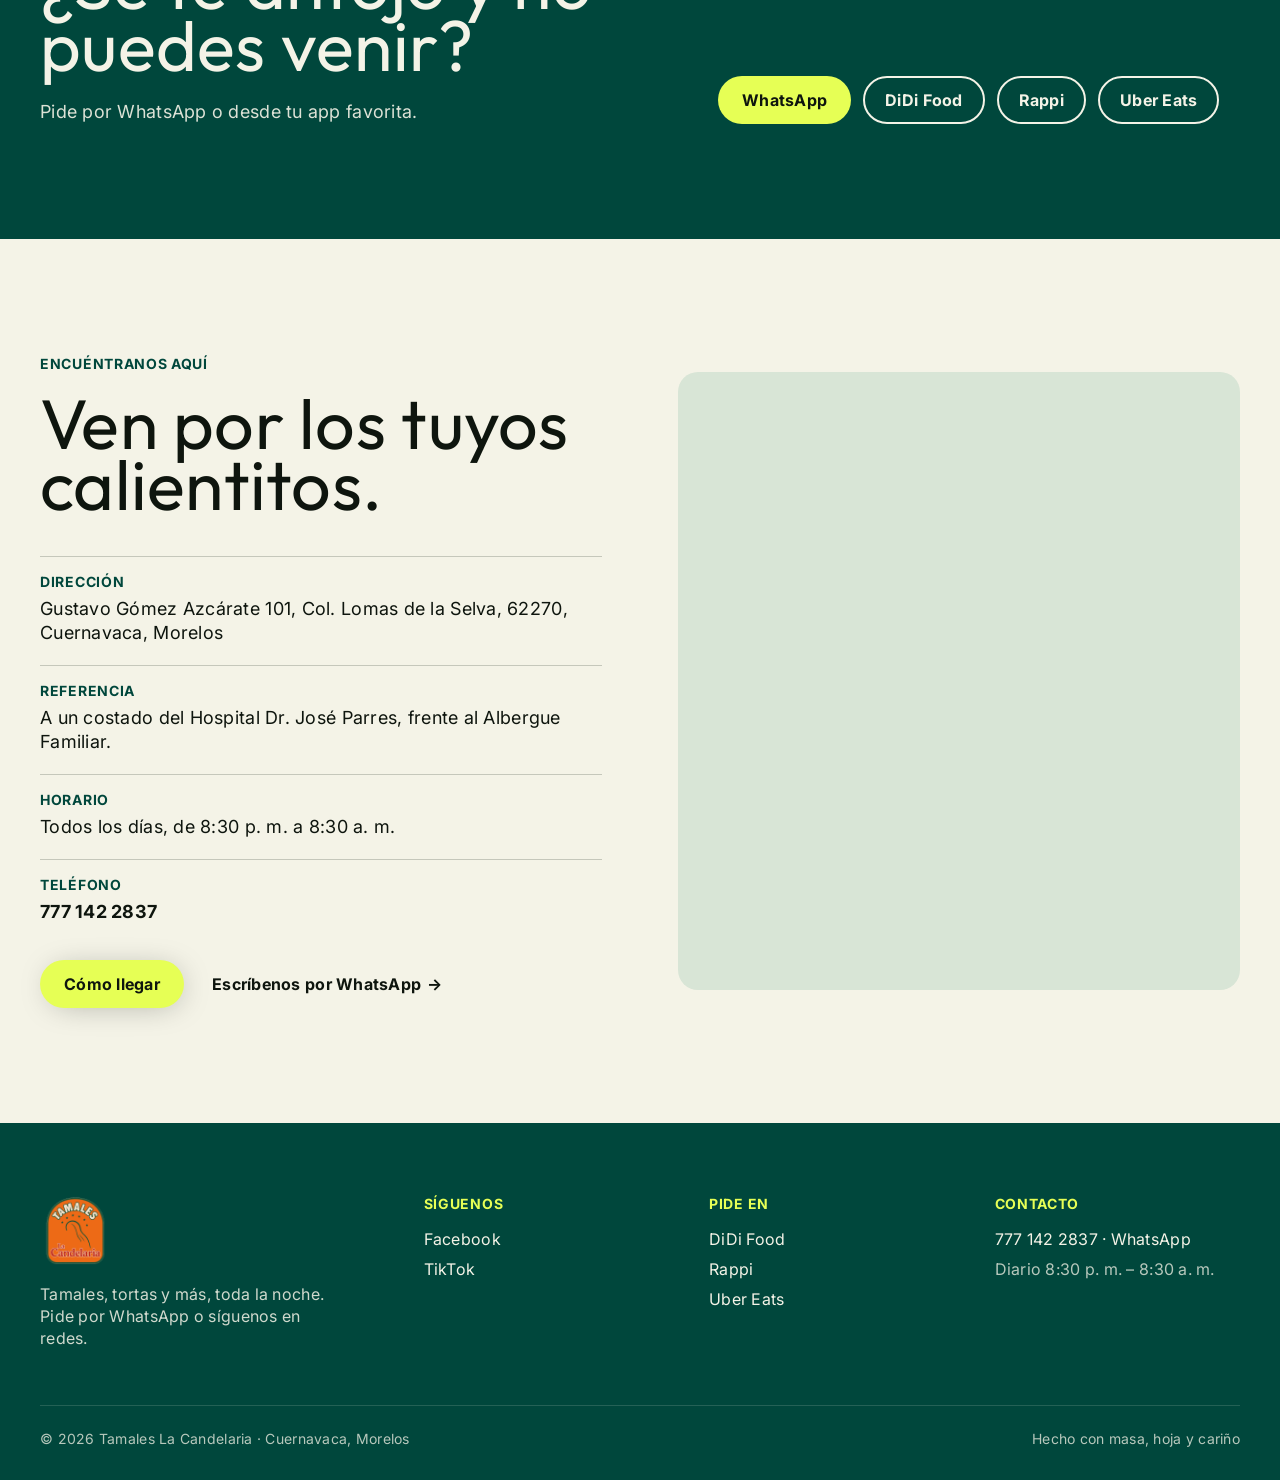
==== commit 70da7f09: "Corrige el platillo de la foto: acorazados de papa con rajas Co-Authored-By: Claude Opus 5.5 <norepl" ====
--- a/index.html
+++ b/index.html
@@ -300,8 +300,8 @@
     </div>
     <ul class="cards">
       <li class="card">
-        <img src="img/tacos-acorazados-curtido.jpg" alt="Tacos acorazados con curtido de zanahoria y jalapeño" loading="lazy">
-        <div class="card-body"><h3>Acorazados con curtido</h3><p>Con curtido de zanahoria y jalapeño.</p><a class="ghost" href="https://wa.me/527771422837" target="_blank" rel="noopener">Pídelos</a></div>
+        <img src="img/tacos-acorazados-curtido.jpg" alt="Tacos acorazados de papa con rajas encima" loading="lazy">
+        <div class="card-body"><h3>Acorazados de papa</h3><p>De torta de papa, con rajas encima.</p><a class="ghost" href="https://wa.me/527771422837" target="_blank" rel="noopener">Pídelos</a></div>
       </li>
       <li class="card">
         <img src="img/torta-milanesa.jpg" alt="Torta de milanesa" loading="lazy">
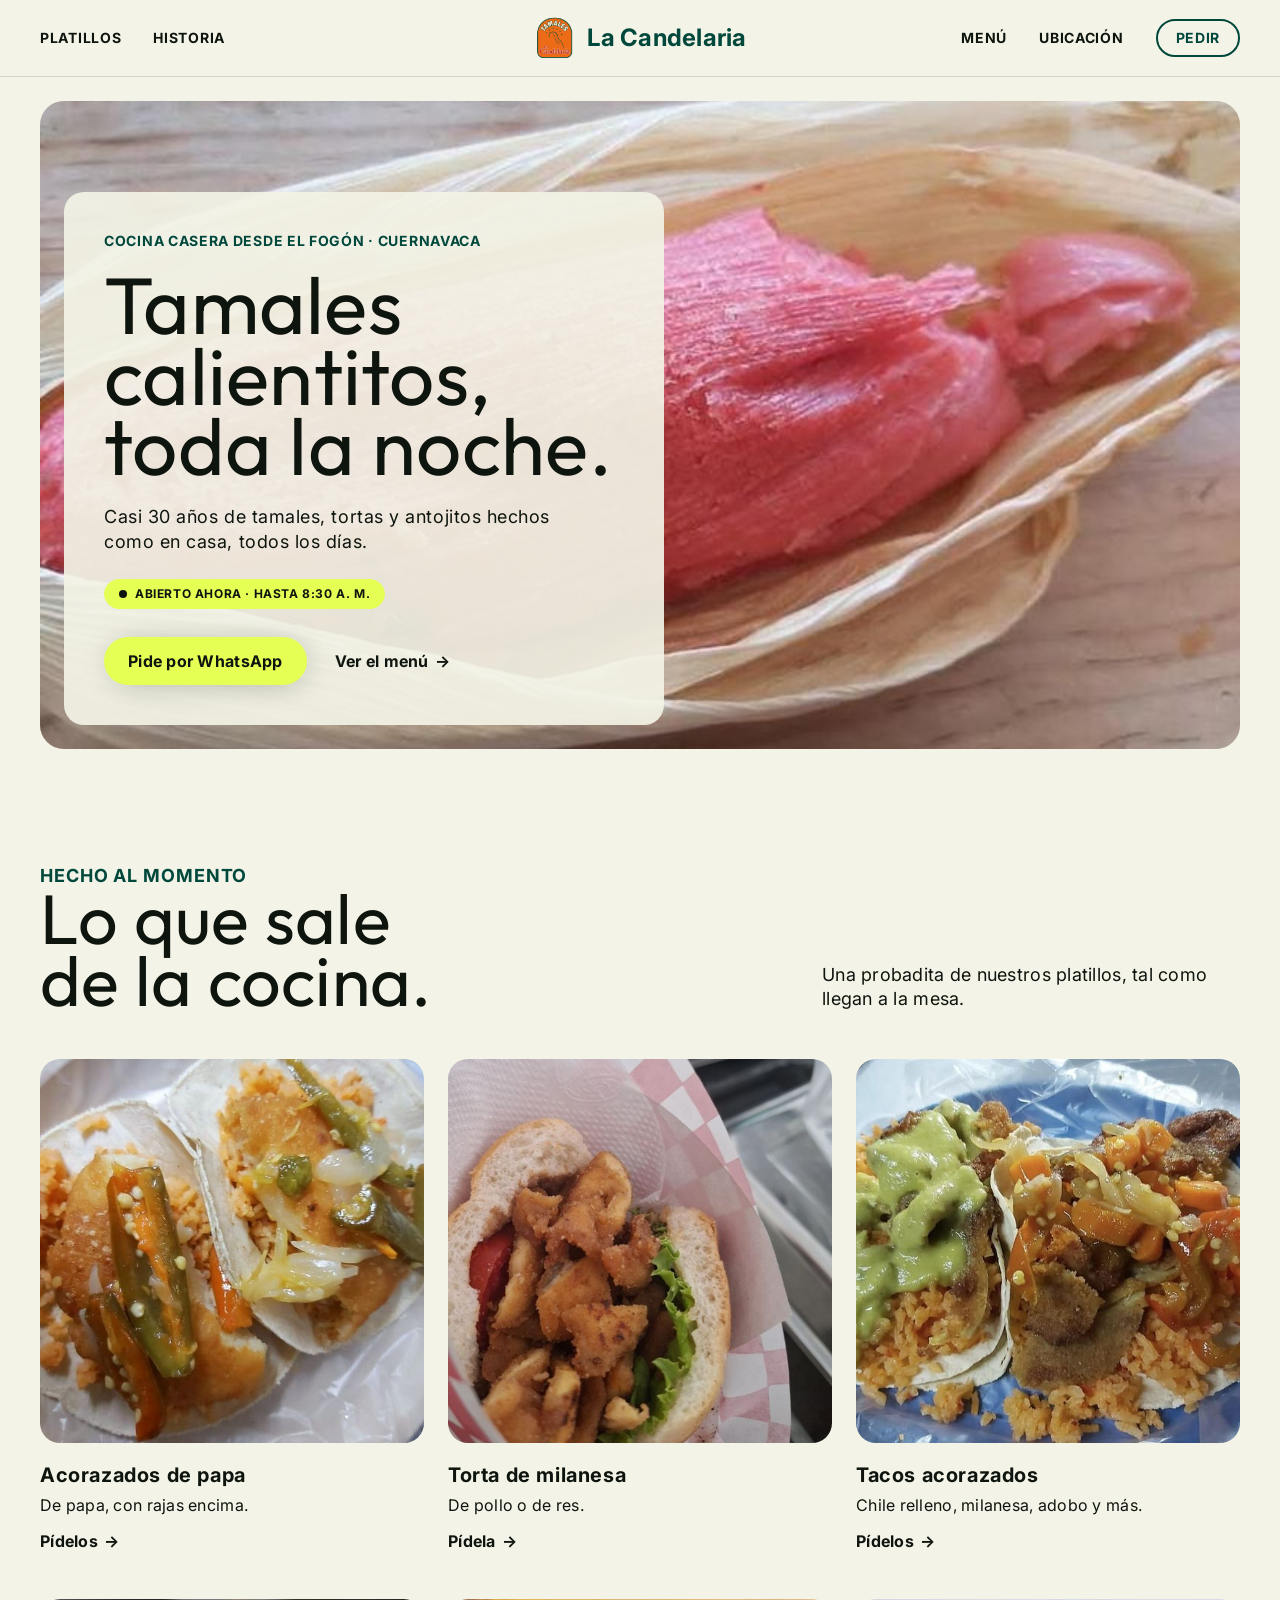
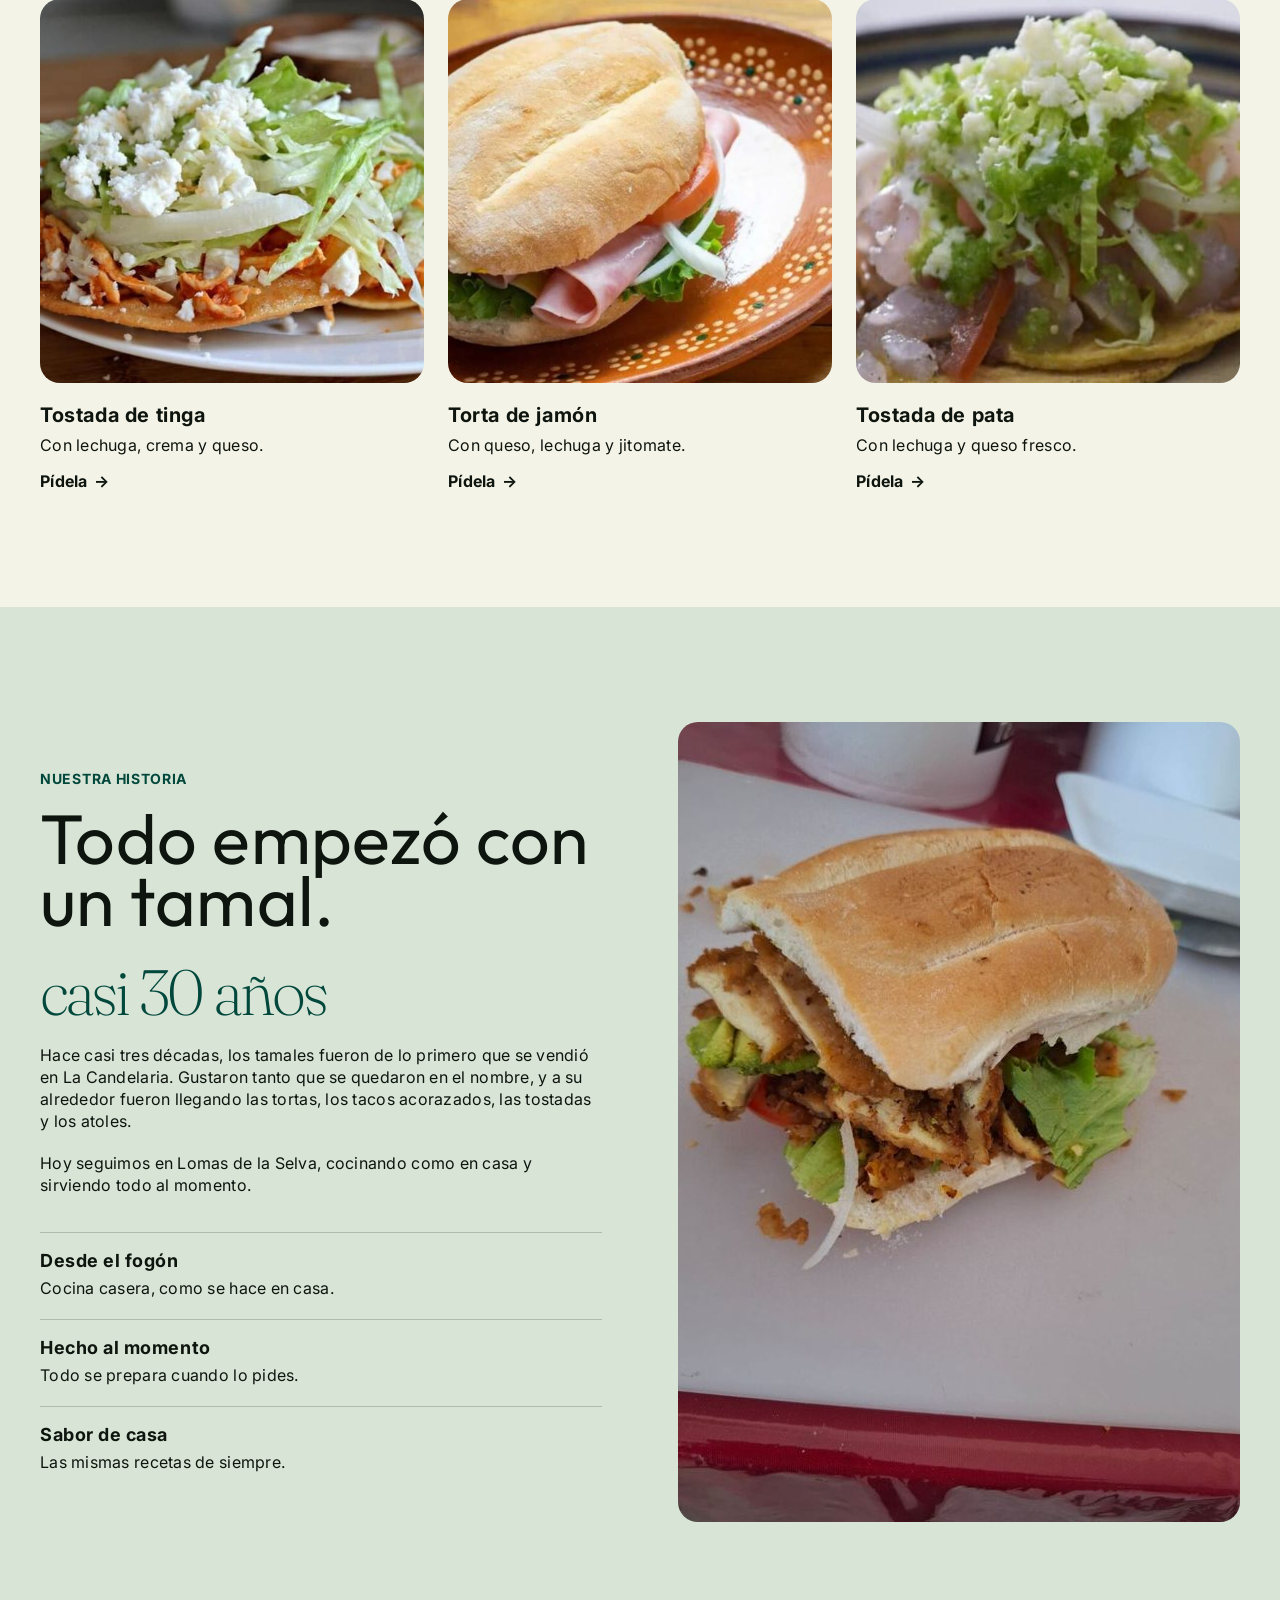
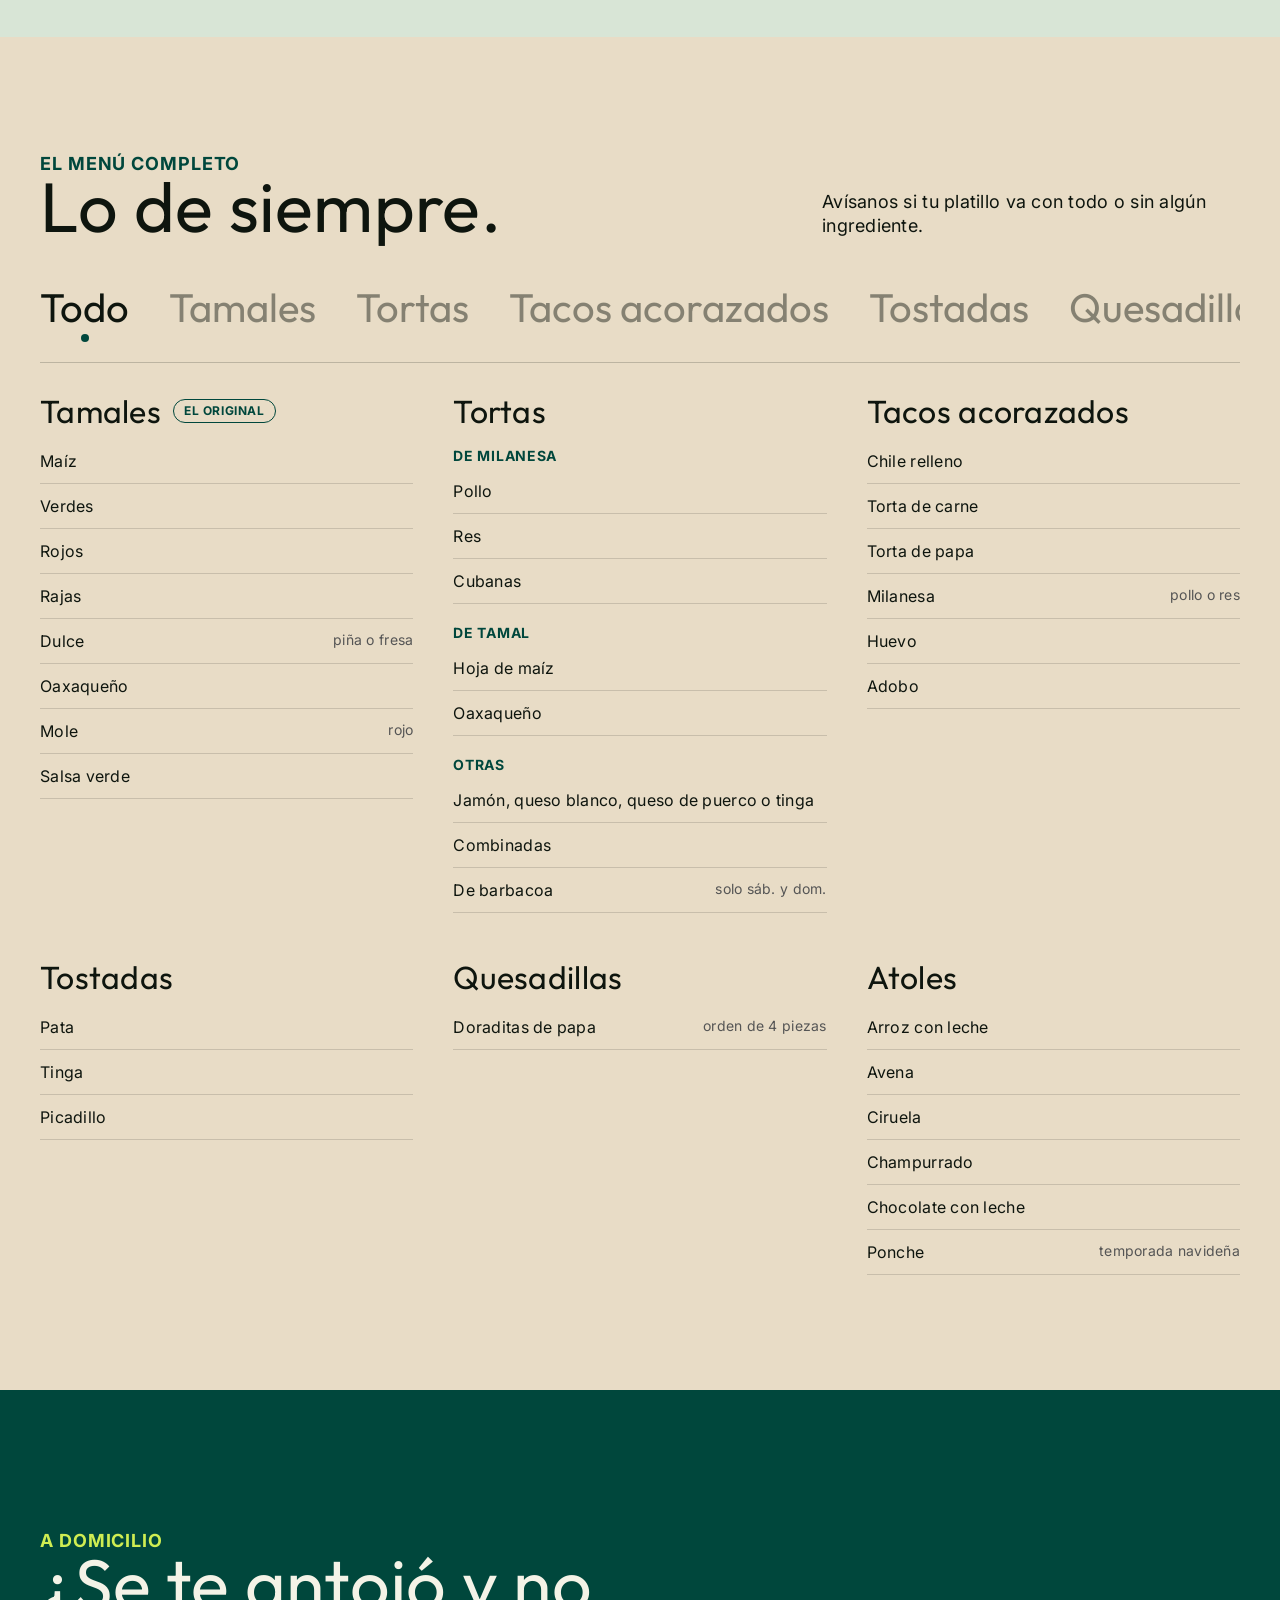
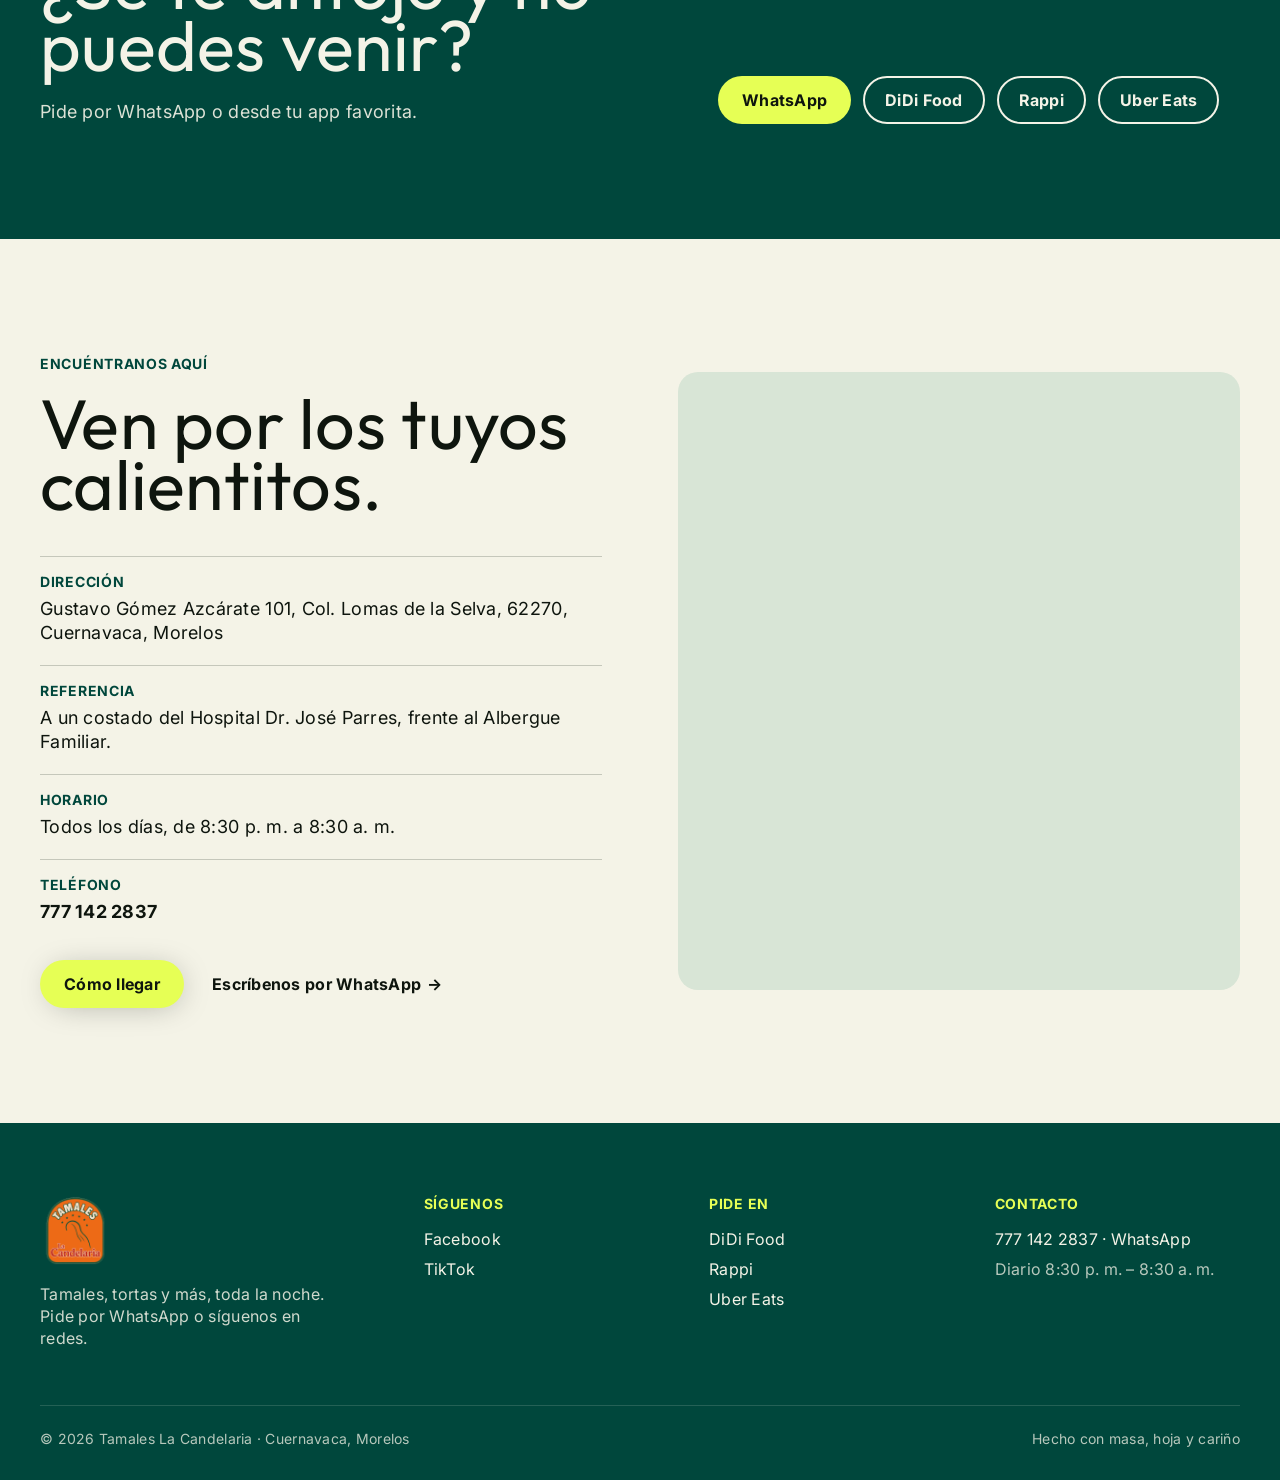
==== commit 40f6d57a: "Simplifica la descripción de los acorazados de papa Co-Authored-By: Claude Opus 5.5 <noreply@anthrop" ====
--- a/index.html
+++ b/index.html
@@ -301,7 +301,7 @@
     <ul class="cards">
       <li class="card">
         <img src="img/tacos-acorazados-curtido.jpg" alt="Tacos acorazados de papa con rajas encima" loading="lazy">
-        <div class="card-body"><h3>Acorazados de papa</h3><p>De torta de papa, con rajas encima.</p><a class="ghost" href="https://wa.me/527771422837" target="_blank" rel="noopener">Pídelos</a></div>
+        <div class="card-body"><h3>Acorazados de papa</h3><p>De papa, con rajas encima.</p><a class="ghost" href="https://wa.me/527771422837" target="_blank" rel="noopener">Pídelos</a></div>
       </li>
       <li class="card">
         <img src="img/torta-milanesa.jpg" alt="Torta de milanesa" loading="lazy">
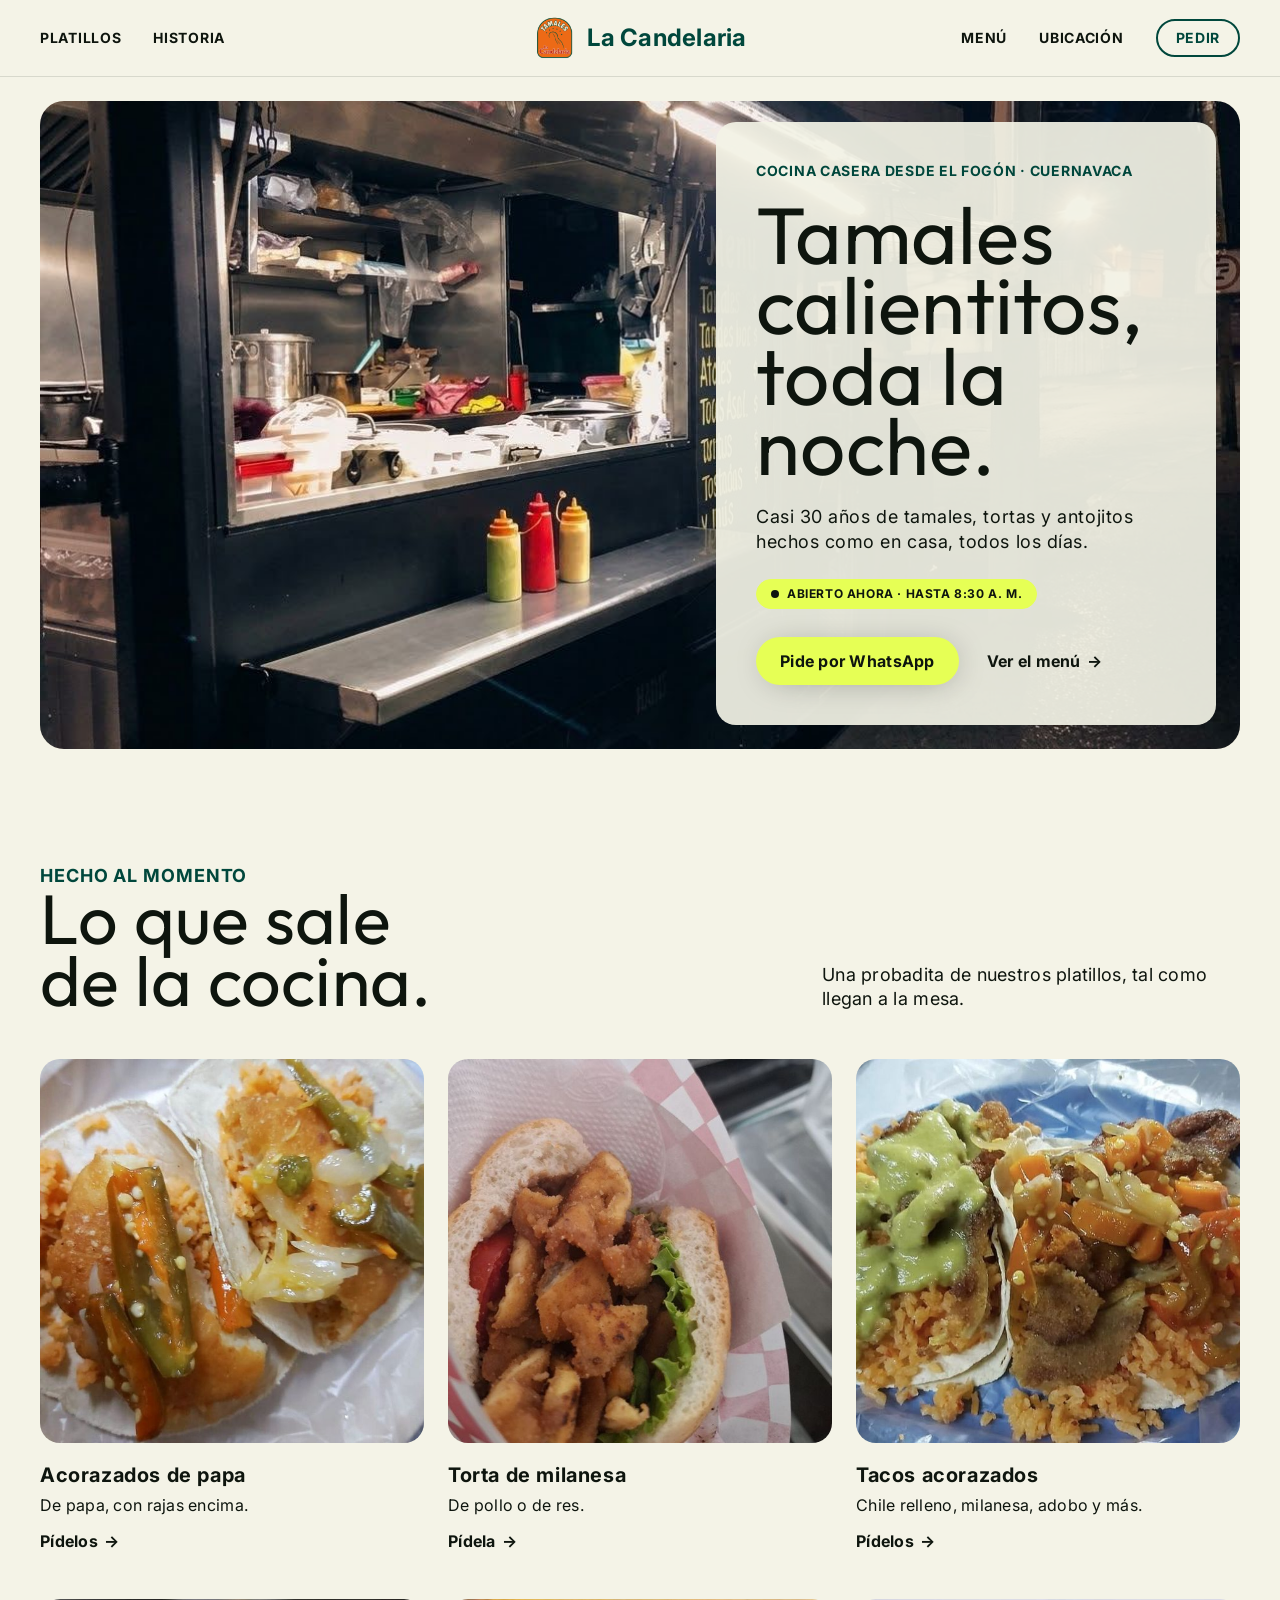
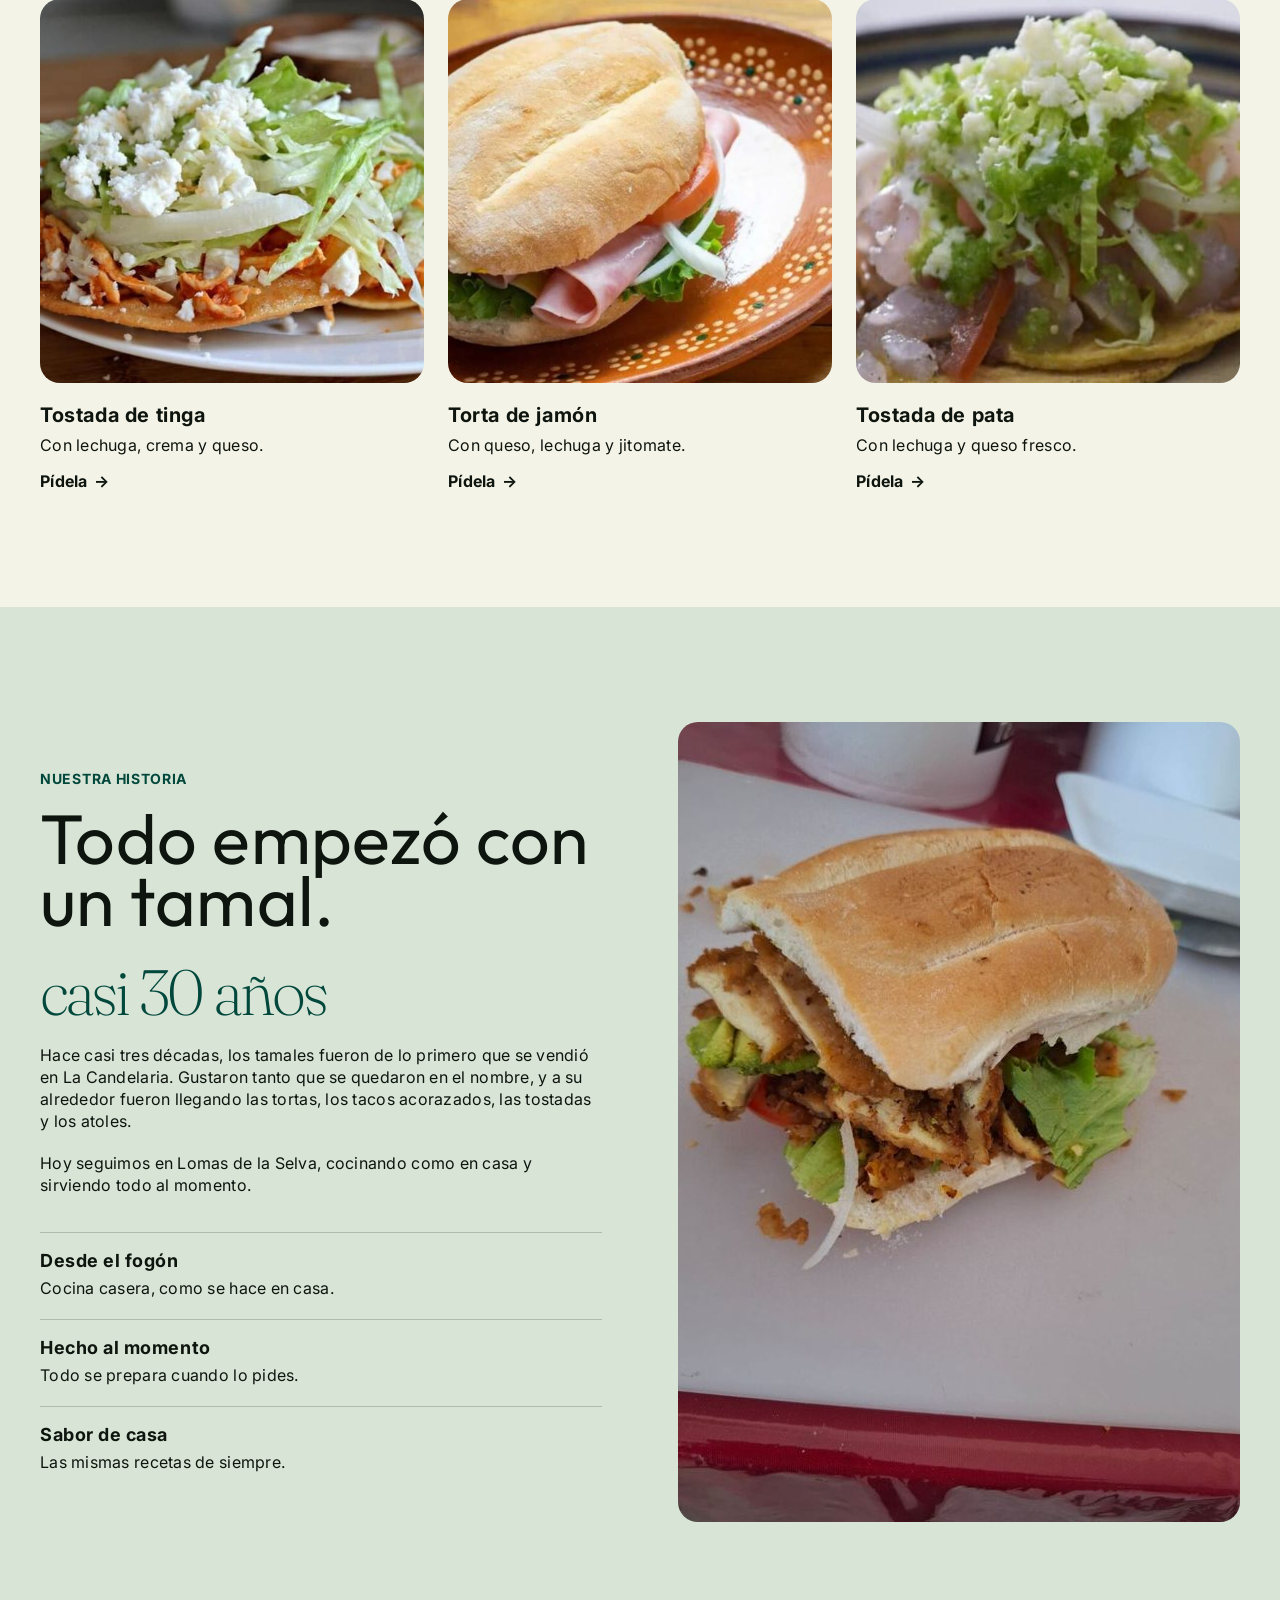
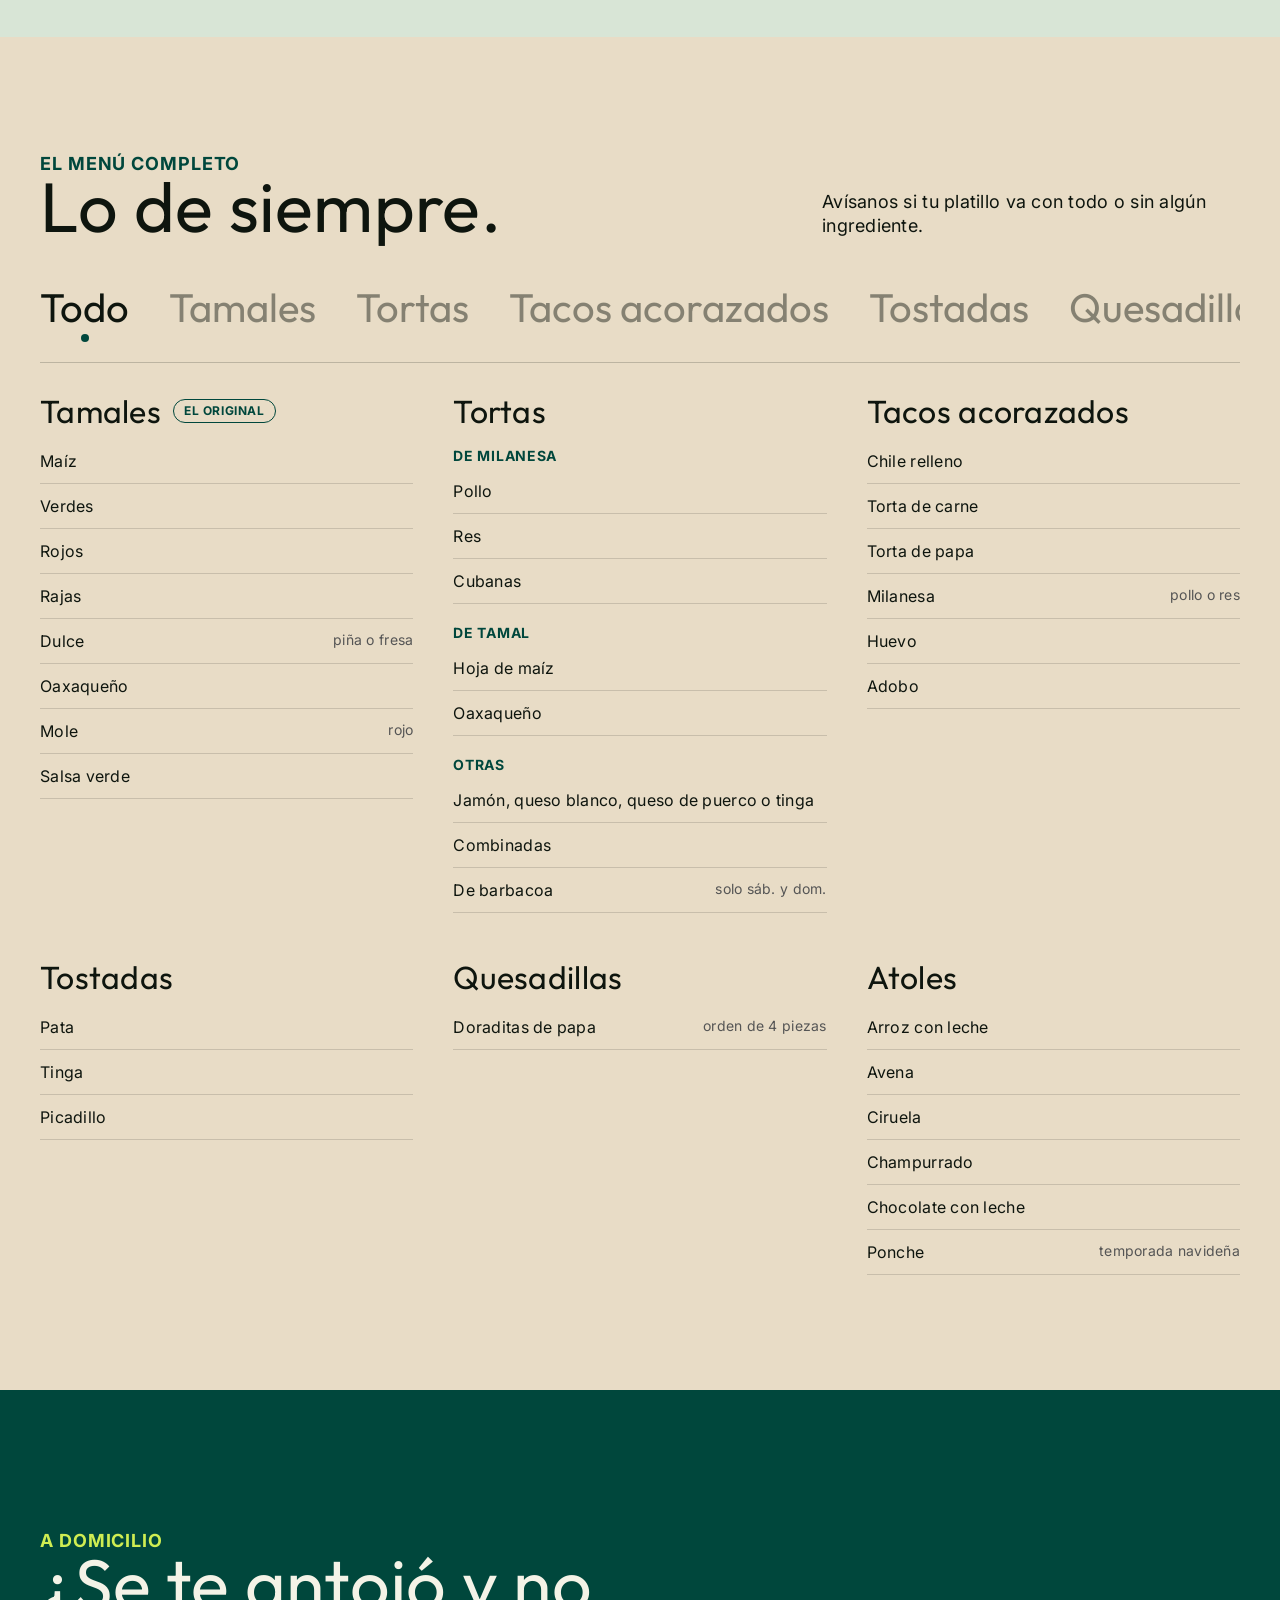
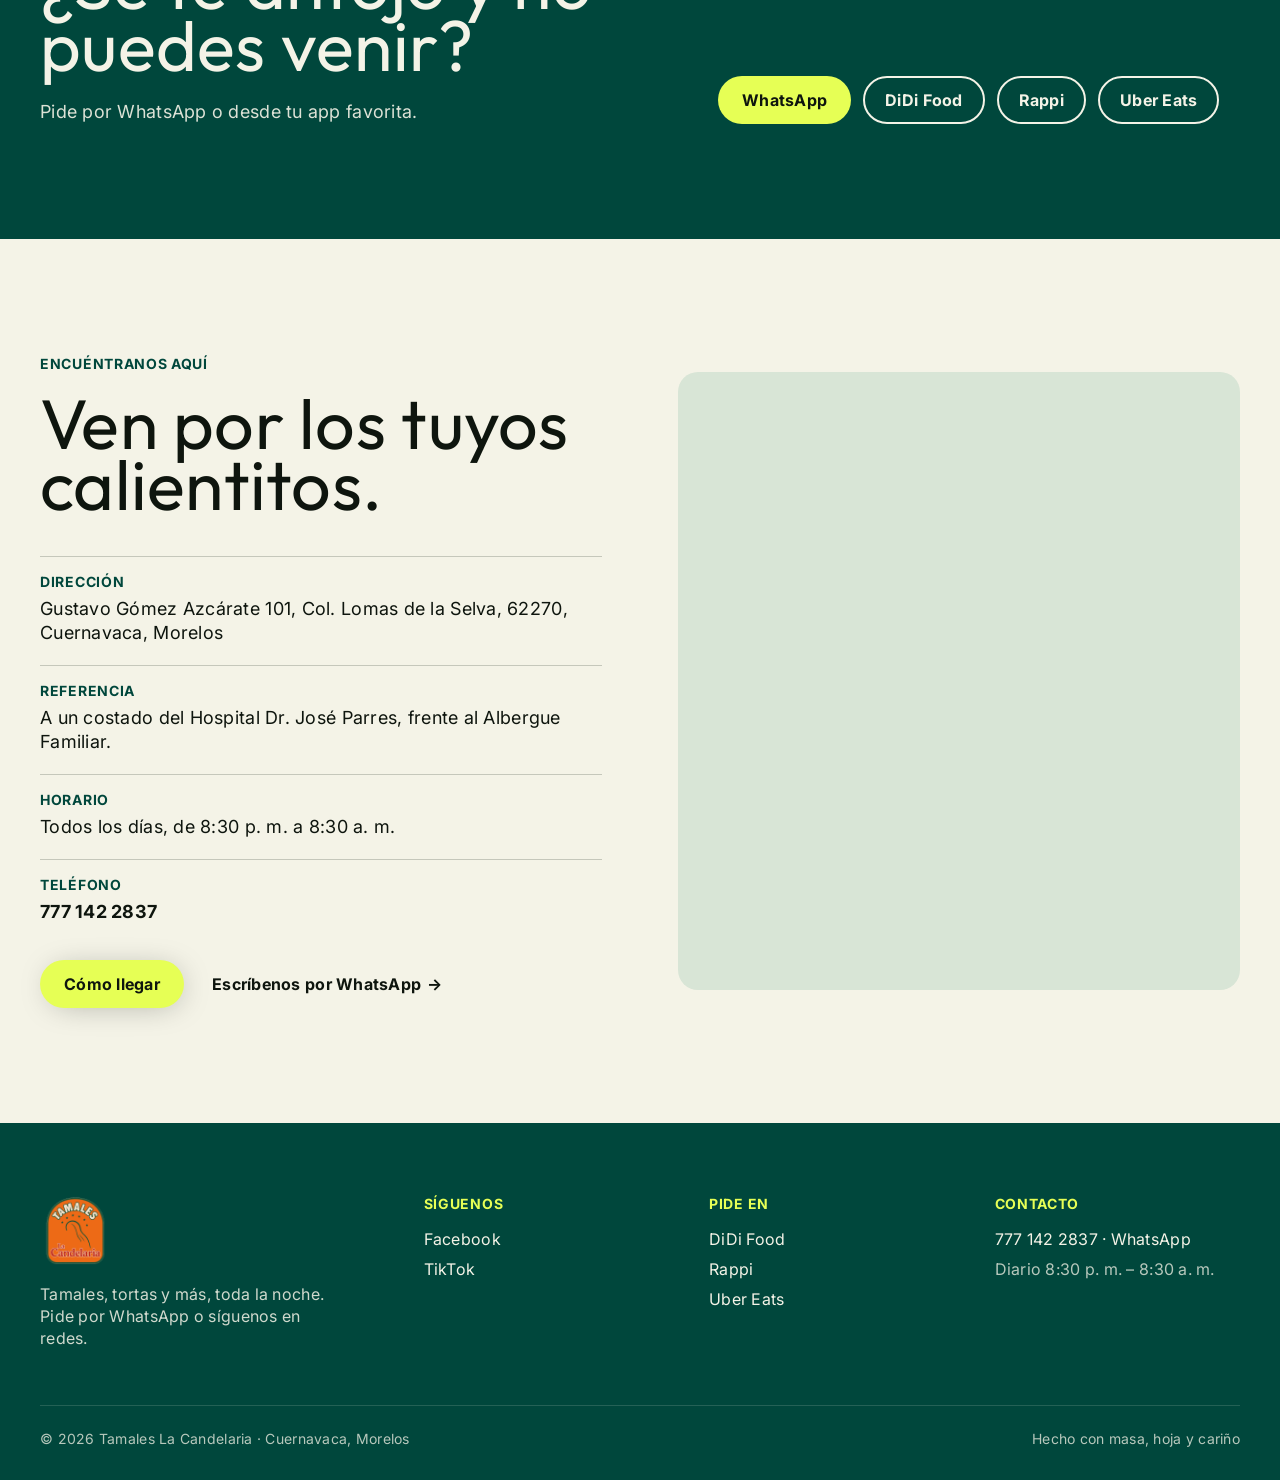
==== commit 924fa7e3: "Cambia la foto principal por el camioncito de noche El recuadro de texto pasa al lado derecho para n" ====
--- a/index.html
+++ b/index.html
@@ -122,9 +122,9 @@
 .hero{padding-top:24px}
 .hero .wrap{position:relative}
 .hero-media{margin:0; border-radius:var(--r-card); overflow:hidden; height:clamp(420px, 72vh, 680px); background:var(--warm-sand)}
-.hero-media img{width:100%; height:100%; object-fit:cover; object-position:center 55%}
+.hero-media img{width:100%; height:100%; object-fit:cover; object-position:center 40%}
 .hero-panel{
-  position:absolute; left:24px; bottom:24px; max-width:600px;
+  position:absolute; right:24px; bottom:24px; max-width:500px;
   background:rgba(244,243,231,.92); padding:40px; border-radius:var(--r-img);
 }
 .estado{
@@ -138,7 +138,7 @@
 @media (max-width:760px){
   .hero{padding-top:16px}
   .hero-media{height:58vw; min-height:260px}
-  .hero-panel{position:relative; left:auto; bottom:auto; margin:-56px 12px 0; padding:28px 24px}
+  .hero-panel{position:relative; right:auto; bottom:auto; max-width:none; margin:-56px 12px 0; padding:28px 24px}
 }
 
 /* ---------- Bandas ---------- */
@@ -273,7 +273,7 @@
 <section class="hero" style="padding-bottom:0">
   <div class="wrap">
     <figure class="hero-media">
-      <img src="img/tamal-dulce-fresa.jpg" alt="Tamal dulce de fresa sobre su hoja de maíz" width="800" height="600">
+      <img src="img/camioncito-noche.jpg" alt="El camioncito de La Candelaria iluminado de noche, con su menú en pizarrón" width="1195" height="896">
     </figure>
     <div class="hero-panel">
       <p class="eyebrow">Cocina casera desde el fogón · Cuernavaca</p>
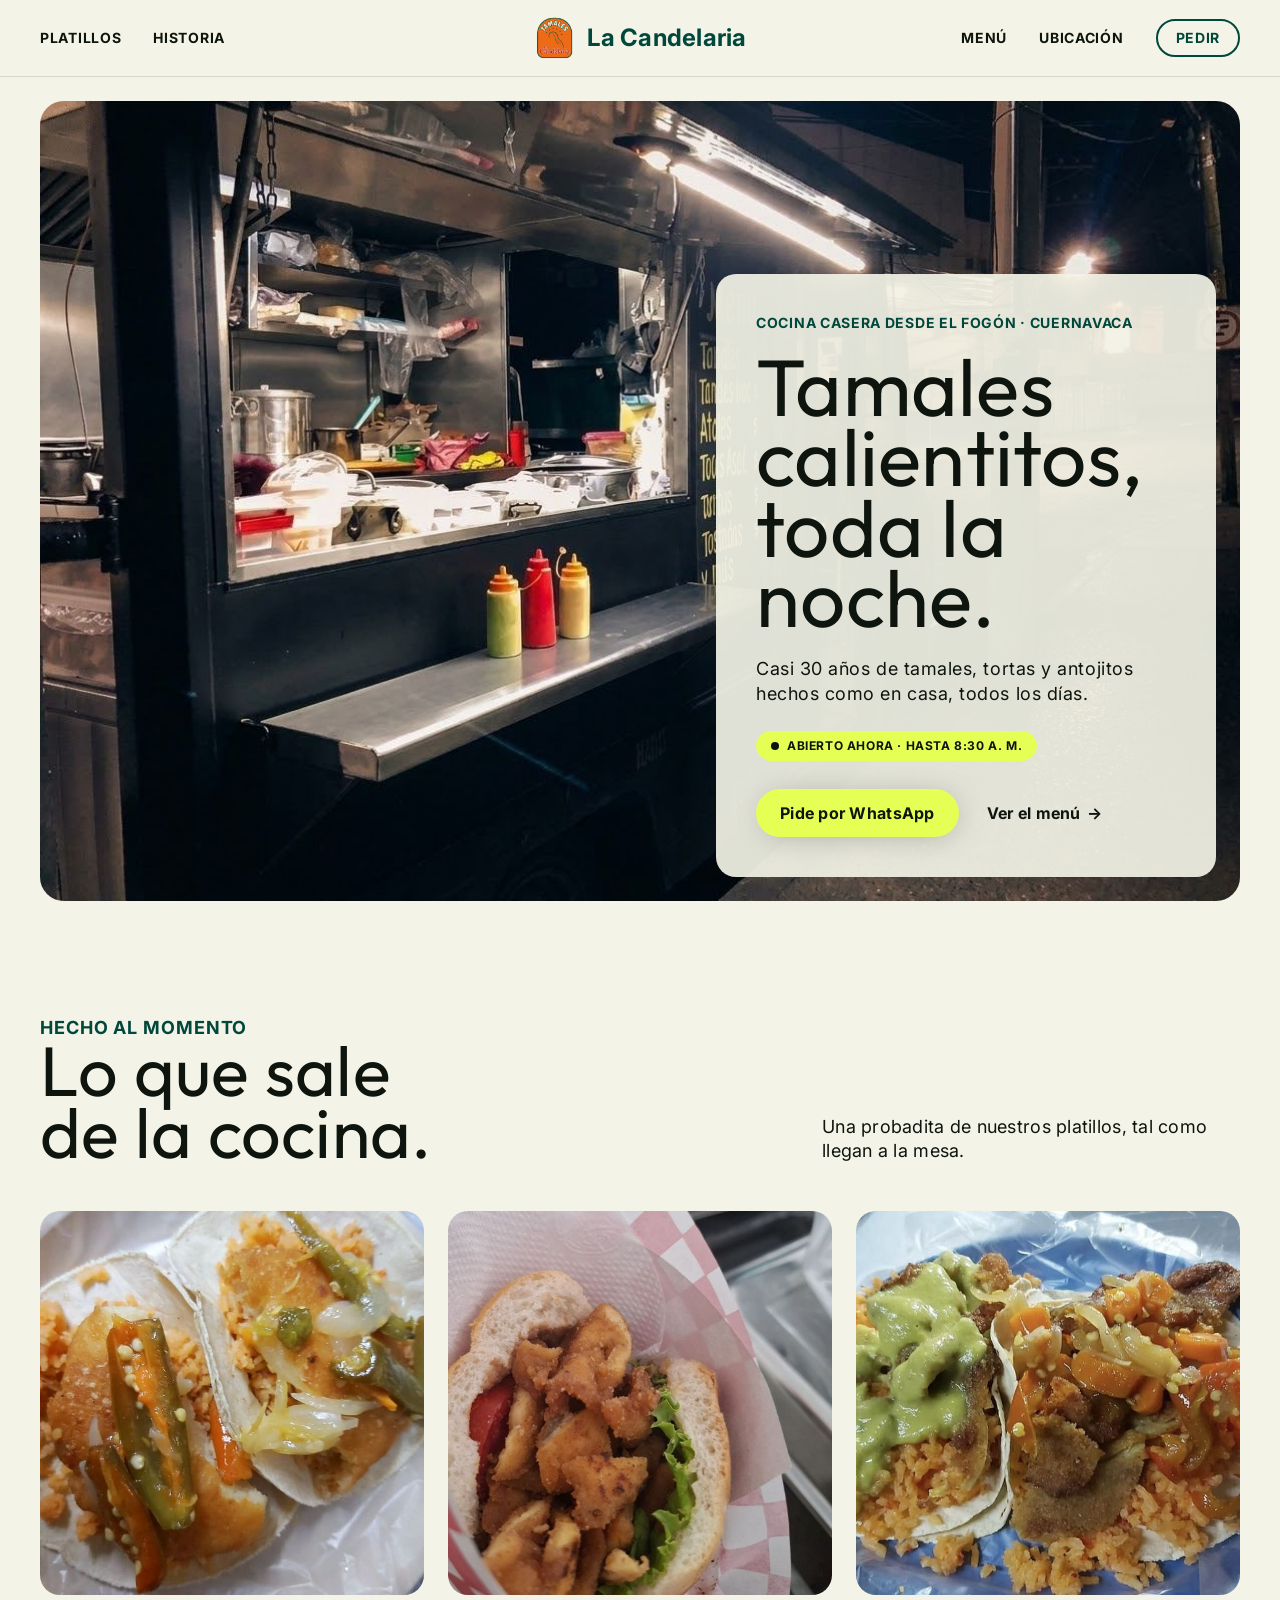
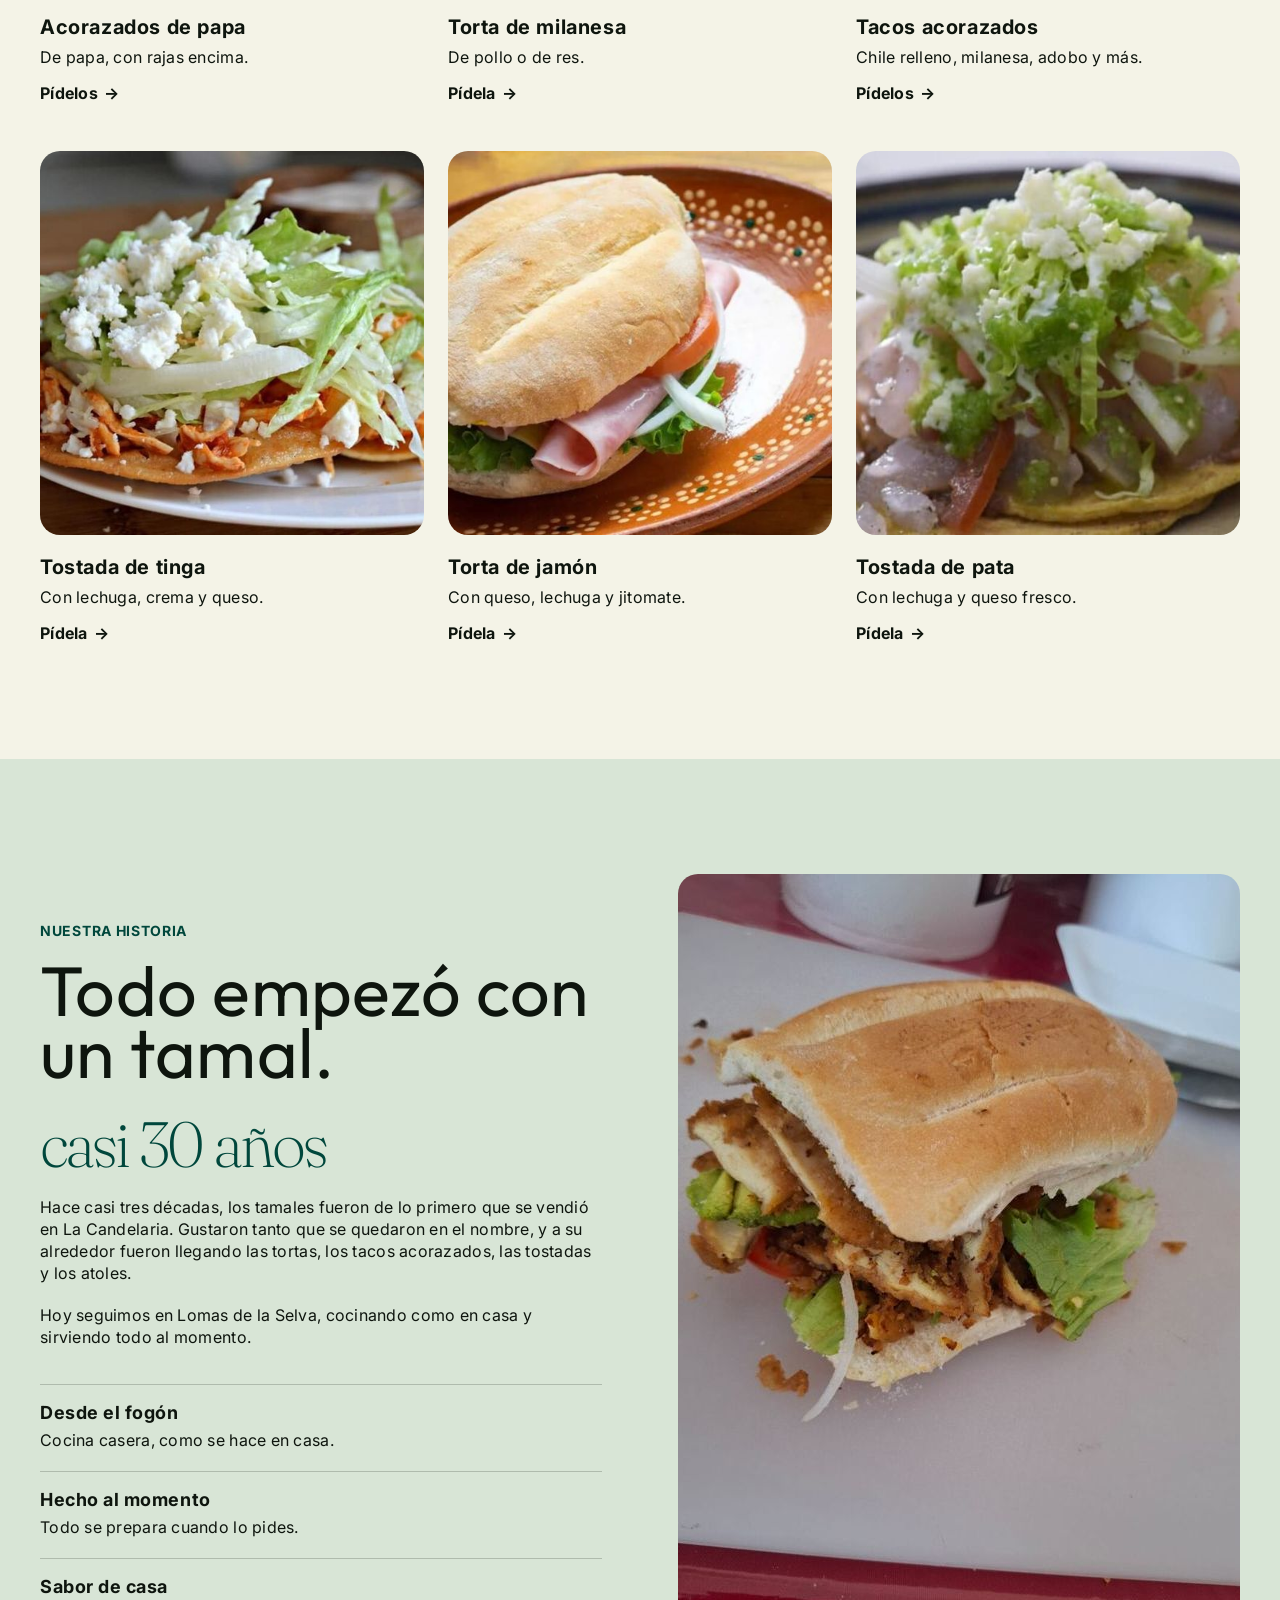
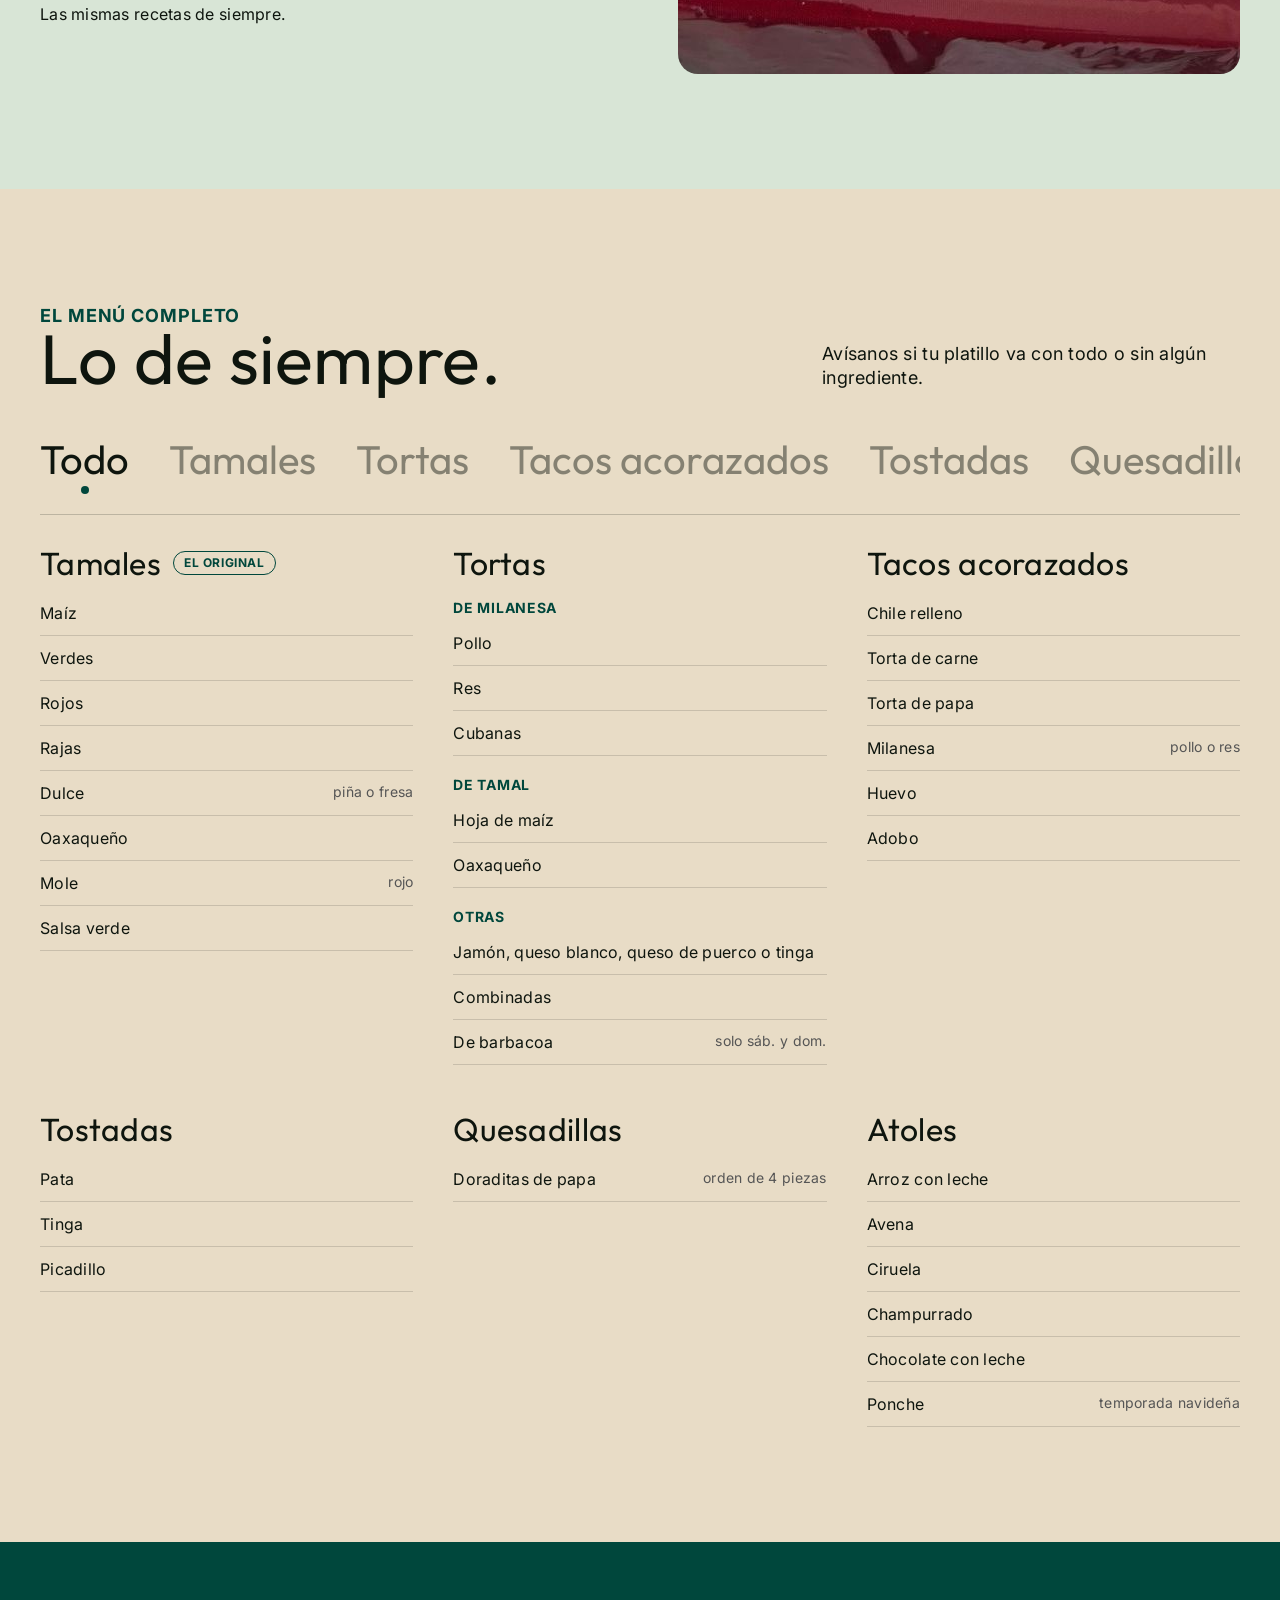
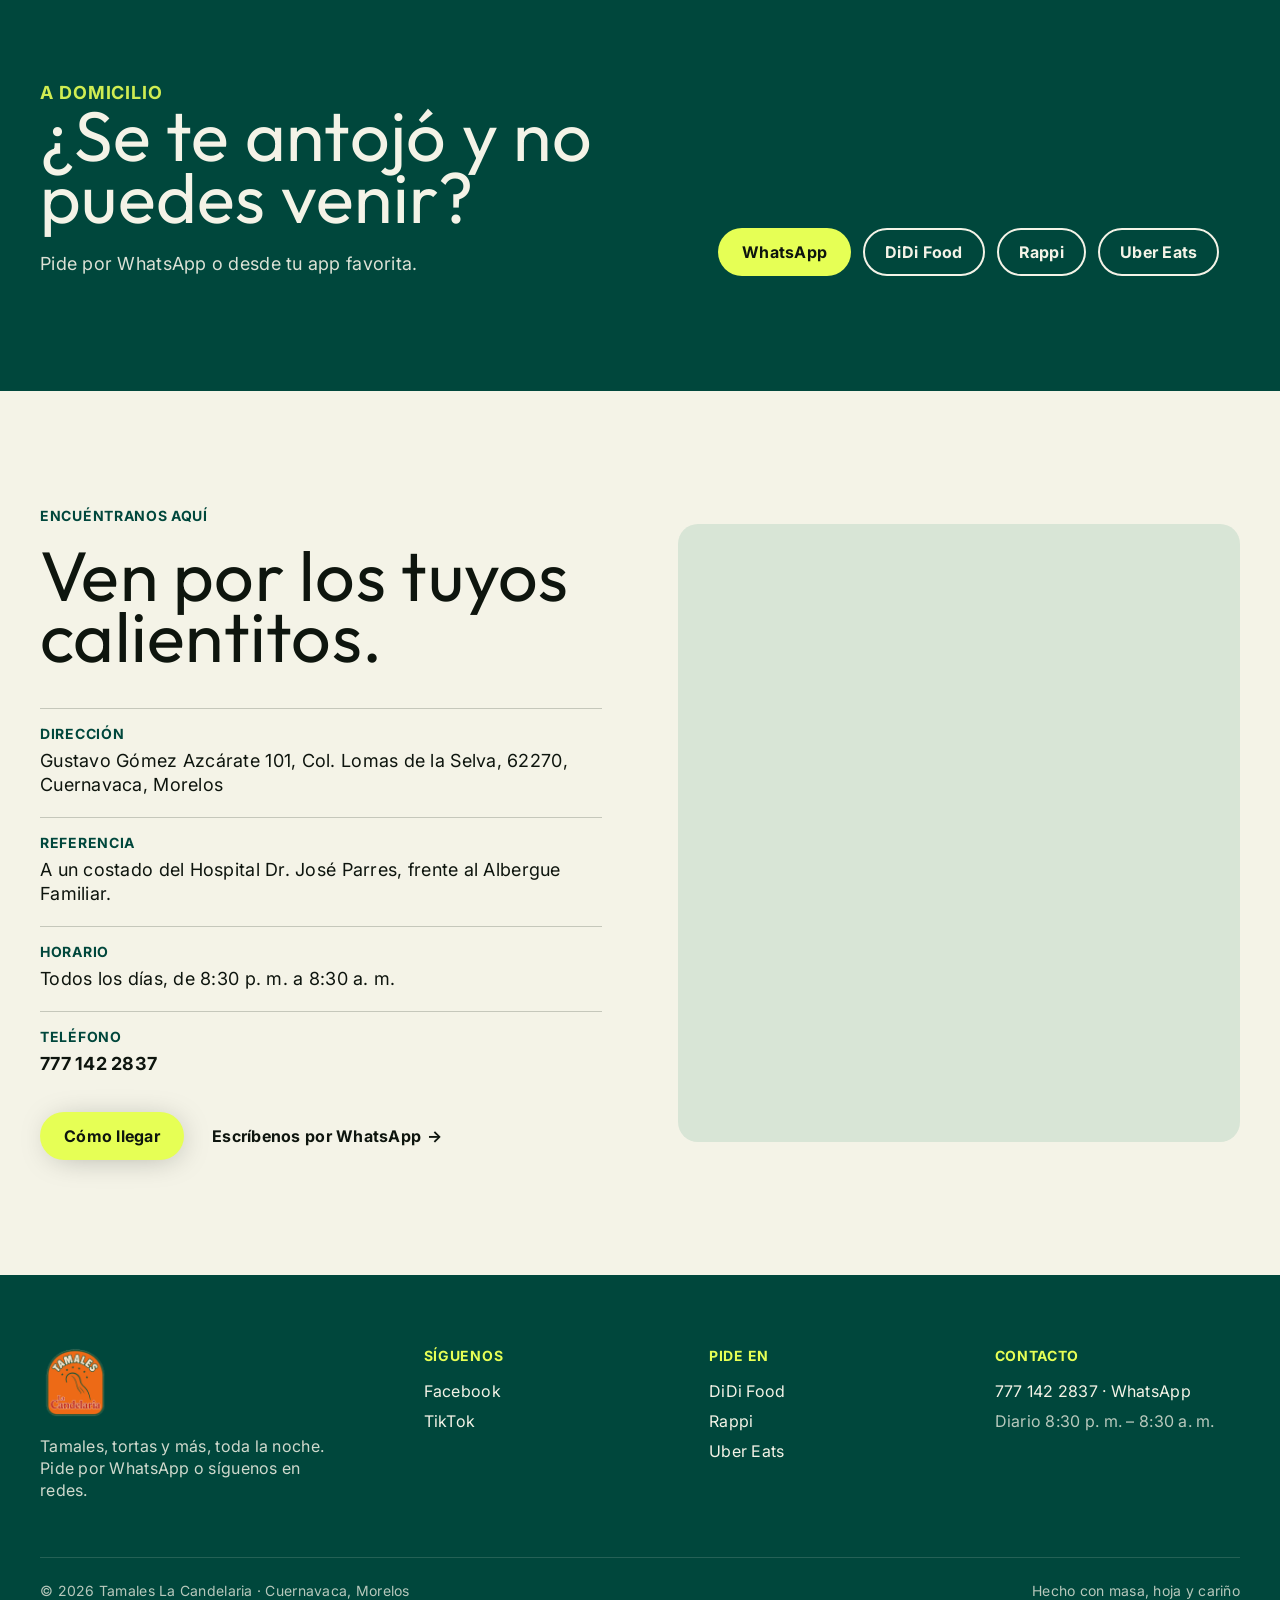
==== commit 9fe8d79d: "Muestra más de la foto del banner (menos recorte) El banner ahora sigue la proporción de la foto en " ====
--- a/index.html
+++ b/index.html
@@ -121,8 +121,8 @@
 /* ---------- Hero ---------- */
 .hero{padding-top:24px}
 .hero .wrap{position:relative}
-.hero-media{margin:0; border-radius:var(--r-card); overflow:hidden; height:clamp(420px, 72vh, 680px); background:var(--warm-sand)}
-.hero-media img{width:100%; height:100%; object-fit:cover; object-position:center 40%}
+.hero-media{margin:0; border-radius:var(--r-card); overflow:hidden; aspect-ratio:3/2; background:var(--warm-sand)}
+.hero-media img{width:100%; height:100%; object-fit:cover; object-position:center 45%}
 .hero-panel{
   position:absolute; right:24px; bottom:24px; max-width:500px;
   background:rgba(244,243,231,.92); padding:40px; border-radius:var(--r-img);
@@ -135,10 +135,12 @@
 .estado i{width:8px; height:8px; border-radius:50%; background:currentColor; flex:none}
 .estado.abierto{background:var(--lime-glow); border-color:var(--lime-glow); color:var(--ink)}
 .acciones{display:flex; flex-wrap:wrap; gap:16px 28px; align-items:center; margin-top:28px}
+@media (max-width:1000px){
+  .hero-media{aspect-ratio:4/3}
+  .hero-panel{position:relative; right:auto; bottom:auto; max-width:none; margin:-56px 12px 0; padding:28px 24px}
+}
 @media (max-width:760px){
   .hero{padding-top:16px}
-  .hero-media{height:58vw; min-height:260px}
-  .hero-panel{position:relative; right:auto; bottom:auto; max-width:none; margin:-56px 12px 0; padding:28px 24px}
 }
 
 /* ---------- Bandas ---------- */
